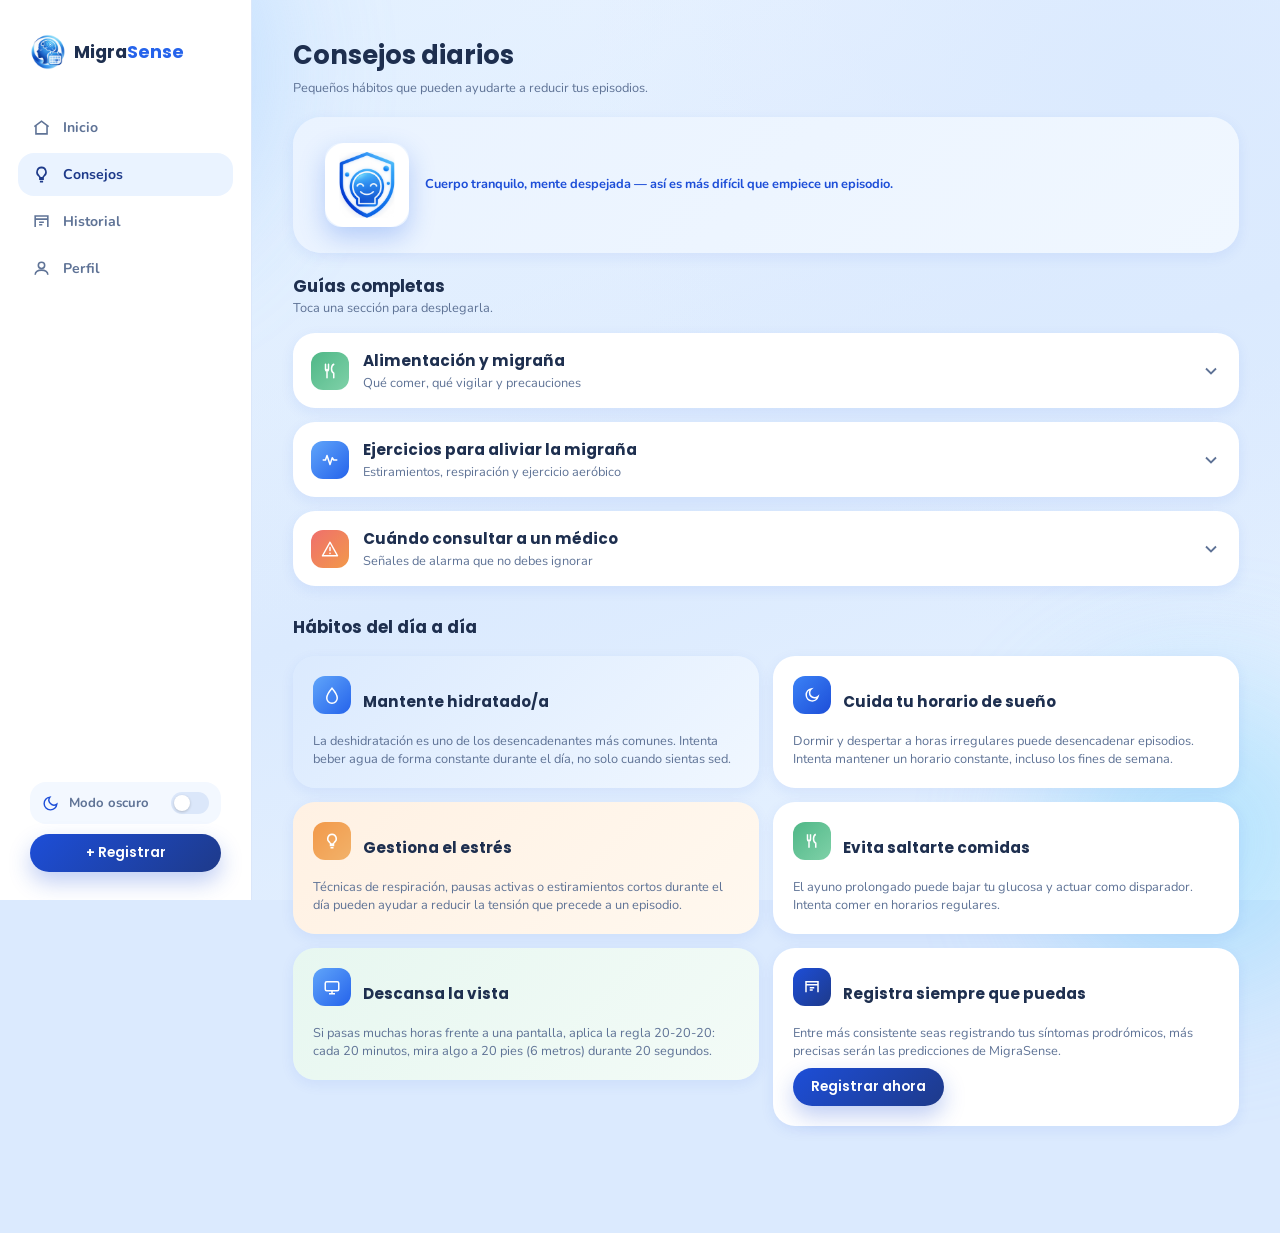
==== consejos.html @ 2964843f "MigraSense web conectada a la API" ====
<!DOCTYPE html>
<html lang="es">
<head>
<meta charset="UTF-8">
<title>Consejos diarios · MigraSense</title>
<meta name="viewport" content="width=device-width, initial-scale=1.0">
<link rel="icon" href="assets/img/favicon-32.png">
<link rel="manifest" href="manifest.webmanifest">
<meta name="theme-color" content="#4a5c82">
<link rel="stylesheet" href="css/style.css">
<script>
(function(){
  try{
    var t = localStorage.getItem('ms_theme');
    if(!t){ t = (window.matchMedia && window.matchMedia('(prefers-color-scheme: dark)').matches) ? 'dark' : 'light'; }
    document.documentElement.setAttribute('data-theme', t);
  }catch(e){}
})();
</script>
</head>
<body>
<div class="app-shell">
  <nav class="side-nav">
    <div class="logo-sm">
      <img src="assets/img/logo-icon.png" alt="MigraSense">
      <strong>Migra<span>Sense</span></strong>
    </div>
    <a href="dashboard.html" class="nav-item" data-page="dashboard.html">
      <svg viewBox="0 0 24 24" fill="none" stroke="currentColor" stroke-width="2"><path d="M3 11l9-7 9 7"/><path d="M5 10v10h14V10"/></svg>
      Inicio
    </a>
    <a href="consejos.html" class="nav-item" data-page="consejos.html">
      <svg viewBox="0 0 24 24" fill="none" stroke="currentColor" stroke-width="2"><path d="M9 18h6M10 21h4M12 3a6 6 0 0 0-3 11c1 .7 1 1.4 1 2h4c0-.6 0-1.3 1-2a6 6 0 0 0-3-11Z"/></svg>
      Consejos
    </a>
    <a href="historial.html" class="nav-item" data-page="historial.html">
      <svg viewBox="0 0 24 24" fill="none" stroke="currentColor" stroke-width="2"><path d="M4 19V5h16v14M4 9h16M9 13h6M9 16h4"/></svg>
      Historial
    </a>
    <a href="perfil.html" class="nav-item" data-page="perfil.html">
      <svg viewBox="0 0 24 24" fill="none" stroke="currentColor" stroke-width="2"><circle cx="12" cy="8" r="4"/><path d="M4 20c0-4 4-6 8-6s8 2 8 6"/></svg>
      Perfil
    </a>
        <div class="side-nav-footer">
      <div class="side-nav-theme">
        <span class="side-nav-theme-label">
          <svg viewBox="0 0 24 24" fill="none" stroke="currentColor" stroke-width="2"><path d="M21 12.79A9 9 0 1 1 11.21 3 7 7 0 0 0 21 12.79Z"/></svg>
          Modo oscuro
        </span>
        <label class="switch"><input type="checkbox" class="theme-toggle"><span class="slider"></span></label>
      </div>
      <a href="registro.html" class="btn btn-primary btn-sm" style="width:100%;">+ Registrar</a>
    </div>
  </nav>
  <div class="screen">

    <h2 style="font-size:1.3rem; margin-bottom:4px;">Consejos diarios</h2>
    <p class="muted small" style="margin-bottom:20px;">Pequeños hábitos que pueden ayudarte a reducir tus episodios.</p>

    <div class="tips-hero">
      <img src="assets/img/auth-shield.png" alt="">
      <p class="small" style="color:var(--primary); font-weight:700; line-height:1.5;">Cuerpo tranquilo, mente despejada — así es más difícil que empiece un episodio.</p>
    </div>

    <h3 style="font-size:1.05rem; margin:8px 0 0;">Guías completas</h3>
    <p class="muted small">Toca una sección para desplegarla.</p>
    <div id="guias"></div>

    <h3 style="font-size:1.05rem; margin:28px 0 16px;">Hábitos del día a día</h3>
    <div class="stagger-in tips-grid">
    <div class="card mt-16 tip-blue">
      <div class="tip-head">
        <span class="tip-icon" style="background:linear-gradient(135deg,#60a5fa,#2563eb);">
          <svg width="18" height="18" viewBox="0 0 24 24" fill="none" stroke="#fff" stroke-width="2"><path d="M12 3s7 8 7 13a7 7 0 0 1-14 0c0-5 7-13 7-13Z"/></svg>
        </span>
        <h4 style="font-size:.95rem;">Mantente hidratado/a</h4>
      </div>
      <p class="small muted">La deshidratación es uno de los desencadenantes más comunes. Intenta beber agua de forma constante durante el día, no solo cuando sientas sed.</p>
    </div>

    <div class="card mt-16">
      <div class="tip-head">
        <span class="tip-icon" style="background:linear-gradient(135deg,#3b82f6,#1d4ed8);">
          <svg width="18" height="18" viewBox="0 0 24 24" fill="none" stroke="#fff" stroke-width="2"><path d="M20 14a8 8 0 1 1-9-10 6.5 6.5 0 0 0 9 10Z"/></svg>
        </span>
        <h4 style="font-size:.95rem;">Cuida tu horario de sueño</h4>
      </div>
      <p class="small muted">Dormir y despertar a horas irregulares puede desencadenar episodios. Intenta mantener un horario constante, incluso los fines de semana.</p>
    </div>

    <div class="card mt-16 tip-orange">
      <div class="tip-head">
        <span class="tip-icon" style="background:linear-gradient(135deg,#f2994a,#f2b26a);">
          <svg width="18" height="18" viewBox="0 0 24 24" fill="none" stroke="#fff" stroke-width="2"><path d="M9 18h6M10 21h4M12 3a6 6 0 0 0-3 11c1 .7 1 1.4 1 2h4c0-.6 0-1.3 1-2a6 6 0 0 0-3-11Z"/></svg>
        </span>
        <h4 style="font-size:.95rem;">Gestiona el estrés</h4>
      </div>
      <p class="small muted">Técnicas de respiración, pausas activas o estiramientos cortos durante el día pueden ayudar a reducir la tensión que precede a un episodio.</p>
    </div>

    <div class="card mt-16">
      <div class="tip-head">
        <span class="tip-icon" style="background:linear-gradient(135deg,#4fb787,#7fd1a8);">
          <svg width="18" height="18" viewBox="0 0 24 24" fill="none" stroke="#fff" stroke-width="2"><path d="M6 3v7a2 2 0 0 0 4 0V3M8 10v11M17 3c-2 1-3 3-3 6s1 5 3 6v6"/></svg>
        </span>
        <h4 style="font-size:.95rem;">Evita saltarte comidas</h4>
      </div>
      <p class="small muted">El ayuno prolongado puede bajar tu glucosa y actuar como disparador. Intenta comer en horarios regulares.</p>
    </div>

    <div class="card mt-16 tip-green">
      <div class="tip-head">
        <span class="tip-icon" style="background:linear-gradient(135deg,#60a5fa,#2563eb);">
          <svg width="18" height="18" viewBox="0 0 24 24" fill="none" stroke="#fff" stroke-width="2"><rect x="3" y="5" width="18" height="12" rx="2"/><path d="M8 21h8M12 17v4"/></svg>
        </span>
        <h4 style="font-size:.95rem;">Descansa la vista</h4>
      </div>
      <p class="small muted">Si pasas muchas horas frente a una pantalla, aplica la regla 20-20-20: cada 20 minutos, mira algo a 20 pies (6 metros) durante 20 segundos.</p>
    </div>

    <div class="card mt-16">
      <div class="tip-head">
        <span class="tip-icon" style="background:linear-gradient(135deg,#1d4ed8,#1e3a8a);">
          <svg width="18" height="18" viewBox="0 0 24 24" fill="none" stroke="#fff" stroke-width="2"><path d="M4 19V5h16v14M4 9h16M9 13h6M9 16h4"/></svg>
        </span>
        <h4 style="font-size:.95rem;">Registra siempre que puedas</h4>
      </div>
      <p class="small muted">Entre más consistente seas registrando tus síntomas prodrómicos, más precisas serán las predicciones de MigraSense.</p>
      <a href="registro.html" class="btn btn-primary btn-sm mt-8">Registrar ahora</a>
    </div>
    </div>

    <p class="muted small center mt-24" style="line-height:1.5;">
      Estos consejos son informativos y no reemplazan una consulta médica.
      Si tus episodios son frecuentes o intensos, consulta con un profesional de salud.
    </p>

  </div>

  <nav class="bottom-nav">
    <a href="dashboard.html" class="nav-item" data-page="dashboard.html">
      <svg viewBox="0 0 24 24" fill="none" stroke="currentColor" stroke-width="2"><path d="M3 11l9-7 9 7"/><path d="M5 10v10h14V10"/></svg>
      Inicio
    </a>
    <a href="consejos.html" class="nav-item" data-page="consejos.html">
      <svg viewBox="0 0 24 24" fill="none" stroke="currentColor" stroke-width="2"><path d="M9 18h6M10 21h4M12 3a6 6 0 0 0-3 11c1 .7 1 1.4 1 2h4c0-.6 0-1.3 1-2a6 6 0 0 0-3-11Z"/></svg>
      Consejos
    </a>
    <a href="historial.html" class="nav-item" data-page="historial.html">
      <svg viewBox="0 0 24 24" fill="none" stroke="currentColor" stroke-width="2"><path d="M4 19V5h16v14M4 9h16M9 13h6M9 16h4"/></svg>
      Historial
    </a>
    <a href="perfil.html" class="nav-item" data-page="perfil.html">
      <svg viewBox="0 0 24 24" fill="none" stroke="currentColor" stroke-width="2"><circle cx="12" cy="8" r="4"/><path d="M4 20c0-4 4-6 8-6s8 2 8 6"/></svg>
      Perfil
    </a>
  </nav>
</div>

<script src="js/app.js"></script>
<script src="js/preguntas.js"></script>
<script src="js/api.js"></script>
<script src="js/analisis.js"></script>
<script src="js/recordatorios.js"></script>
<script src="js/consejos.js"></script>
</body>
</html>
---- css/style.css ----
/* ===================================================================
   MigraSense — Sistema de diseño
   =================================================================== */

@import url('https://fonts.googleapis.com/css2?family=Poppins:wght@400;500;600;700;800&family=Nunito:wght@400;500;600;700&display=swap');

:root{
  /* Paleta */
  --bg-grad-1:#eef1fc;
  --bg-grad-2:#e1e6fb;
  --bg-grad-3:#eef4fb;

  --primary:#4a5c82;
  --primary-dark:#323e5c;
  --primary-light:#7c8ac9;

  --accent:#8b9dfb;
  --accent-soft:#eef0ff;
  --accent-strong:#6c7fe8;

  --orange:#f2994a;
  --orange-soft:#fff1e3;
  --success:#4fb787;
  --success-soft:#e7f7f0;
  --danger:#ef6f6c;
  --danger-soft:#fdeceb;

  --card:#ffffff;
  --card-alt:#f5f7fe;
  --border:#e4e8f7;

  --text:#2e3a59;
  --text-muted:#7c88a3;
  --text-faint:#a7b0c7;

  --radius-xl:28px;
  --radius-lg:22px;
  --radius-md:16px;
  --radius-sm:12px;
  --radius-pill:999px;

  --shadow-sm:0 4px 14px rgba(74,92,130,.08);
  --shadow-md:0 12px 30px rgba(74,92,130,.12);
  --shadow-btn:0 10px 22px rgba(74,92,130,.28);

  --font-head:'Poppins', sans-serif;
  --font-body:'Nunito', sans-serif;
}

*,*::before,*::after{ box-sizing:border-box; }
html,body{ height:100%; }
body{
  margin:0;
  font-family:var(--font-body);
  color:var(--text);
  background:
    radial-gradient(circle at 15% 0%, #f4f0fb 0%, transparent 45%),
    radial-gradient(circle at 90% 10%, #e7f0fb 0%, transparent 40%),
    linear-gradient(160deg, var(--bg-grad-1), var(--bg-grad-2) 55%, var(--bg-grad-3));
  min-height:100vh;
  -webkit-font-smoothing:antialiased;
}
h1,h2,h3,h4{ font-family:var(--font-head); color:var(--text); margin:0; }
p{ margin:0; }
a{ color:inherit; text-decoration:none; }
button{ font-family:var(--font-body); cursor:pointer; }
ul{ margin:0; padding:0; list-style:none; }
img{ max-width:100%; display:block; }
input,select,textarea{ font-family:var(--font-body); }

/* ---------- Contenedor tipo "app" centrado ---------- */
.app-shell{
  max-width:460px;
  margin:0 auto;
  min-height:100vh;
  position:relative;
  padding-bottom:96px;
  background:transparent;
}
.app-shell.no-nav{ padding-bottom:36px; }

@media (min-width:560px){
  .app-shell{
    margin:28px auto;
    min-height:calc(100vh - 56px);
    border-radius:36px;
    box-shadow:0 30px 70px rgba(50,62,92,.18);
    overflow:hidden;
    background:linear-gradient(160deg, var(--bg-grad-1), var(--bg-grad-2) 55%, var(--bg-grad-3));
  }
}

.screen{
  padding:28px 24px 24px;
}
.screen-tight{ padding:20px; }

/* ---------- Marca / logo ---------- */
.brand{
  display:flex;
  flex-direction:column;
  align-items:center;
  gap:10px;
  text-align:center;
}
.brand img{ width:104px; height:auto; }
.brand-name{
  font-family:var(--font-head);
  font-weight:800;
  font-size:1.7rem;
}
.brand-name span{ color:var(--accent-strong); }
.brand-tag{ color:var(--text-muted); font-size:.85rem; margin-top:2px; }

.logo-sm{ display:flex; align-items:center; gap:8px; }
.logo-sm img{ width:34px; }
.logo-sm strong{ font-family:var(--font-head); font-size:1.05rem; }
.logo-sm strong span{ color:var(--accent-strong); }

/* ---------- Botones ---------- */
.btn{
  display:inline-flex; align-items:center; justify-content:center; gap:8px;
  width:100%;
  padding:15px 20px;
  border-radius:var(--radius-pill);
  border:none;
  font-family:var(--font-head);
  font-weight:600;
  font-size:.98rem;
  transition:transform .15s ease, box-shadow .15s ease, opacity .15s ease;
}
.btn:active{ transform:scale(.98); }
.btn-primary{
  background:linear-gradient(135deg, var(--primary), var(--primary-dark));
  color:#fff;
  box-shadow:var(--shadow-btn);
}
.btn-primary:disabled{ opacity:.5; box-shadow:none; cursor:not-allowed; }
.btn-outline{
  background:#fff;
  color:var(--primary);
  border:1.5px solid var(--border);
}
.btn-ghost{
  background:transparent;
  color:var(--primary);
  font-weight:700;
}
.btn-sm{ width:auto; padding:9px 18px; font-size:.85rem; }
.btn-danger{ background:linear-gradient(135deg, var(--danger), #d9534f); color:#fff; }

.btn-row{ display:flex; gap:12px; }
.btn-row .btn{ flex:1; }

/* ---------- Campos de formulario ---------- */
.field{ margin-bottom:16px; }
.field label{
  display:block;
  font-family:var(--font-head);
  font-weight:600;
  font-size:.82rem;
  color:var(--primary);
  margin-bottom:7px;
}
.input-wrap{
  display:flex;
  align-items:center;
  gap:10px;
  background:var(--card-alt);
  border:1.5px solid transparent;
  border-radius:var(--radius-md);
  padding:13px 16px;
  transition:border-color .15s ease, background .15s ease;
}
.input-wrap:focus-within{ border-color:var(--accent); background:#fff; }
.input-wrap svg{ flex:none; color:var(--primary-light); }
.input-wrap input{
  border:none; outline:none; background:transparent;
  width:100%; font-size:.95rem; color:var(--text);
}
.input-wrap input::placeholder{ color:var(--text-faint); }
.toggle-eye{ cursor:pointer; color:var(--text-faint); background:none; border:none; padding:0; display:flex; }
.field-error{ color:var(--danger); font-size:.78rem; margin-top:6px; display:none; }
.field.has-error .input-wrap{ border-color:var(--danger); }
.field.has-error .field-error{ display:block; }

.pw-strength{ margin-top:8px; display:none; }
.field.show-strength .pw-strength{ display:block; }
.pw-strength-bar{ display:flex; gap:5px; height:5px; }
.pw-strength-bar span{ flex:1; border-radius:var(--radius-pill); background:var(--border); transition:background .15s ease; }
.pw-strength-label{ font-size:.75rem; margin-top:5px; font-weight:600; color:var(--text-faint); }
.pw-strength.weak .pw-strength-bar span:nth-child(1){ background:var(--danger); }
.pw-strength.weak .pw-strength-label{ color:var(--danger); }
.pw-strength.medium .pw-strength-bar span:nth-child(1),
.pw-strength.medium .pw-strength-bar span:nth-child(2){ background:var(--orange); }
.pw-strength.medium .pw-strength-label{ color:var(--orange); }
.pw-strength.strong .pw-strength-bar span{ background:var(--success); }
.pw-strength.strong .pw-strength-label{ color:var(--success); }
.field-hint{ color:var(--text-faint); font-size:.75rem; margin-top:6px; }

.checkbox-row{ display:flex; align-items:flex-start; gap:10px; margin:14px 0 20px; }
.checkbox-row input{ margin-top:3px; width:17px; height:17px; accent-color:var(--primary); }
.checkbox-row label{ font-size:.82rem; color:var(--text-muted); line-height:1.4; }
.checkbox-row a{ color:var(--accent-strong); font-weight:600; }

.switch-line label{ display:block; font-family:var(--font-head); font-weight:600; font-size:.82rem; color:var(--primary); margin-bottom:7px;}

.foot-link{ text-align:center; margin-top:18px; font-size:.88rem; color:var(--text-muted); }
.foot-link a{ color:var(--accent-strong); font-weight:700; }

.divider-text{
  display:flex; align-items:center; gap:12px;
  color:var(--text-faint); font-size:.78rem; margin:18px 0;
}
.divider-text::before,.divider-text::after{ content:""; flex:1; height:1px; background:var(--border); }

.back-btn{
  width:40px; height:40px; border-radius:50%;
  background:#fff; box-shadow:var(--shadow-sm);
  display:flex; align-items:center; justify-content:center;
  border:none; color:var(--primary); flex:none;
}

/* ---------- Tarjetas ---------- */
.card{
  background:var(--card);
  border-radius:var(--radius-lg);
  padding:20px;
  box-shadow:var(--shadow-sm);
}
.card-soft{ background:var(--card-alt); }

/* ---------- Top bar del dashboard ---------- */
.topbar{
  display:flex; align-items:center; justify-content:space-between;
  margin-bottom:18px;
}
.avatar{
  width:42px; height:42px; border-radius:50%;
  background:linear-gradient(135deg, var(--accent), var(--primary));
  color:#fff; display:flex; align-items:center; justify-content:center;
  font-family:var(--font-head); font-weight:700; font-size:1rem;
  box-shadow:var(--shadow-sm);
}
.greeting{ font-size:.8rem; color:var(--text-muted); }
.greeting strong{ display:block; font-family:var(--font-head); color:var(--text); font-size:1.15rem; font-weight:700; }

/* ---------- Tarjeta de predicción ---------- */
.predict-card{
  background:linear-gradient(135deg,#dfe6ff,#eef3ff 60%, #f7f5ff);
  border-radius:var(--radius-xl);
  padding:22px;
  position:relative;
  overflow:hidden;
  margin-bottom:20px;
  box-shadow:var(--shadow-md);
}
.predict-badge{
  display:inline-flex; align-items:center; gap:6px;
  background:rgba(255,255,255,.7);
  padding:5px 12px; border-radius:var(--radius-pill);
  font-size:.72rem; font-weight:700; color:var(--accent-strong);
  margin-bottom:12px;
}
.predict-badge .dot{ width:6px; height:6px; border-radius:50%; background:var(--accent-strong); }
.predict-row{ display:flex; align-items:center; justify-content:space-between; gap:10px; }
.predict-title{ font-size:1.18rem; font-weight:700; line-height:1.3; max-width:230px; }
.predict-title em{ font-style:normal; color:var(--orange); }
.predict-desc{ font-size:.82rem; color:var(--text-muted); margin-top:6px; max-width:230px; }
.predict-icon{ width:84px; height:84px; flex:none; overflow:visible; }
.risk-bar{ height:8px; border-radius:var(--radius-pill); background:rgba(255,255,255,.7); margin-top:16px; overflow:hidden; }
.risk-bar-fill{ height:100%; border-radius:var(--radius-pill); background:linear-gradient(90deg, var(--orange), #ffd08a); transition:width .6s cubic-bezier(.22,.68,.36,1); }

/* ---------- Grid acciones rápidas ---------- */
.section-title{ font-family:var(--font-head); font-weight:700; font-size:.95rem; margin:22px 0 12px; }
.quick-grid{ display:grid; grid-template-columns:1fr 1fr; gap:12px; }
.quick-item{
  background:var(--card); border-radius:var(--radius-md);
  padding:15px; box-shadow:var(--shadow-sm);
  display:flex; flex-direction:column; gap:10px;
  transition:transform .15s ease;
}
.quick-item:active{ transform:scale(.97); }
.quick-icon{
  width:38px; height:38px; border-radius:12px;
  display:flex; align-items:center; justify-content:center;
  color:#fff;
}
.quick-title{ font-family:var(--font-head); font-weight:700; font-size:.86rem; }
.quick-sub{ font-size:.72rem; color:var(--text-muted); }

.banner-detect{
  margin-top:18px;
  background:linear-gradient(135deg, var(--primary-dark), var(--accent-strong));
  border-radius:var(--radius-lg);
  padding:16px 18px;
  display:flex; align-items:center; gap:14px;
  color:#fff; box-shadow:var(--shadow-md);
}
.banner-detect .txt{ flex:1; }
.banner-detect .txt b{ display:block; font-family:var(--font-head); font-size:.92rem; }
.banner-detect .txt span{ font-size:.75rem; opacity:.85; }
.banner-detect .go{
  width:36px; height:36px; border-radius:50%; background:rgba(255,255,255,.2);
  display:flex; align-items:center; justify-content:center; flex:none;
}

.two-col{ display:grid; grid-template-columns:1fr 1fr; gap:12px; margin-top:16px; }
.mini-card{ background:var(--card); border-radius:var(--radius-md); padding:14px; box-shadow:var(--shadow-sm); }
.mini-card h4{ font-size:.8rem; margin-bottom:10px; display:flex; align-items:center; gap:6px; }
.mini-list li{ display:flex; align-items:center; justify-content:space-between; font-size:.76rem; padding:6px 0; border-bottom:1px dashed var(--border); }
.mini-list li:last-child{ border-bottom:none; }
.mini-dot{ width:8px; height:8px; border-radius:50%; margin-right:6px; display:inline-block; }

.switch{ position:relative; width:38px; height:22px; flex:none; }
.switch input{ opacity:0; width:0; height:0; }
.switch .slider{ position:absolute; inset:0; background:var(--border); border-radius:var(--radius-pill); transition:.2s; }
.switch .slider::before{ content:""; position:absolute; width:16px; height:16px; left:3px; top:3px; background:#fff; border-radius:50%; transition:.2s; box-shadow:0 1px 3px rgba(0,0,0,.2); }
.switch input:checked + .slider{ background:var(--primary); }
.switch input:checked + .slider::before{ transform:translateX(16px); }

/* ---------- Barra de navegación inferior ---------- */
.bottom-nav{
  position:absolute; left:0; right:0; bottom:0;
  background:#fff;
  border-top:1px solid var(--border);
  display:flex; justify-content:space-around;
  padding:10px 8px 14px;
  border-radius:26px 26px 0 0;
  box-shadow:0 -10px 30px rgba(74,92,130,.08);
}
.nav-item{
  display:flex; flex-direction:column; align-items:center; gap:4px;
  color:var(--text-faint); font-size:.66rem; font-weight:700;
  padding:4px 10px; border-radius:12px;
}
.nav-item svg{ width:20px; height:20px; }
.nav-item.active{ color:var(--primary); }
.nav-item.active svg{ color:var(--primary); }

/* ---------- Onboarding ---------- */
.onb-header{ display:flex; align-items:center; gap:14px; margin-bottom:22px; }
.onb-progress-label{ font-size:.8rem; color:var(--text-muted); font-weight:700; }
.progress-track{ flex:1; height:6px; background:var(--border); border-radius:var(--radius-pill); overflow:hidden; }
.progress-fill{ height:100%; width:0%; background:linear-gradient(90deg, var(--accent-strong), var(--primary)); transition:width .35s ease; }
.skip-link{ font-size:.8rem; color:var(--text-muted); font-weight:700; flex:none; }

.onb-illustration{ display:flex; justify-content:center; margin:6px 0 20px; }
.onb-illustration svg{ width:180px; height:180px; }

.onb-question{ font-family:var(--font-head); font-weight:700; font-size:1.28rem; line-height:1.35; margin-bottom:6px; }
.onb-help{ color:var(--text-muted); font-size:.85rem; margin-bottom:20px; }

.option-list{ display:flex; flex-direction:column; gap:12px; }
.option-card{
  display:flex; align-items:center; gap:14px;
  background:var(--card); border:1.6px solid var(--border);
  border-radius:var(--radius-md); padding:14px 16px;
  transition:border-color .15s ease, background .15s ease;
}
.option-card input{ display:none; }
.option-card .oc-icon{
  width:40px; height:40px; border-radius:12px; flex:none;
  background:var(--accent-soft); color:var(--primary);
  display:flex; align-items:center; justify-content:center;
}
.option-card .oc-text{ flex:1; font-weight:700; font-size:.9rem; }
.option-card .oc-check{
  width:22px; height:22px; border-radius:50%; border:2px solid var(--border);
  flex:none; display:flex; align-items:center; justify-content:center;
}
.option-card.multi .oc-check{ border-radius:7px; }
.option-card.selected{ border-color:var(--accent-strong); background:var(--accent-soft); }
.option-card.selected .oc-check{ background:var(--accent-strong); border-color:var(--accent-strong); }
.option-card.selected .oc-check svg{ display:block; }
.option-card .oc-check svg{ display:none; width:12px; height:12px; color:#fff; }

.chip-grid{ display:flex; flex-wrap:wrap; gap:10px; }
.chip{
  padding:11px 18px; border-radius:var(--radius-pill);
  background:var(--card); border:1.6px solid var(--border);
  font-weight:700; font-size:.84rem; color:var(--text-muted);
}
.chip input{ display:none; }
.chip.selected{ background:var(--primary); border-color:var(--primary); color:#fff; }

.scale-wrap{ margin:14px 0 8px; }
.scale-value{
  text-align:center; font-family:var(--font-head); font-weight:800;
  font-size:2.4rem; color:var(--primary); margin-bottom:6px;
}
.scale-caption{ text-align:center; color:var(--text-muted); font-size:.82rem; margin-bottom:18px; }
input[type=range]{
  width:100%; -webkit-appearance:none; height:8px; border-radius:var(--radius-pill);
  background:linear-gradient(90deg, var(--success), var(--orange), var(--danger));
  outline:none;
}
input[type=range]::-webkit-slider-thumb{
  -webkit-appearance:none; width:26px; height:26px; border-radius:50%;
  background:#fff; border:4px solid var(--primary); box-shadow:var(--shadow-sm); cursor:pointer;
}
input[type=range]::-moz-range-thumb{
  width:26px; height:26px; border-radius:50%;
  background:#fff; border:4px solid var(--primary); box-shadow:var(--shadow-sm); cursor:pointer;
}
.scale-labels{ display:flex; justify-content:space-between; font-size:.72rem; color:var(--text-faint); margin-top:6px; }

.onb-footer{ display:flex; gap:12px; margin-top:28px; }
.onb-footer .btn-outline{ flex:0 0 54px; padding:15px; }
.dots{ display:flex; justify-content:center; gap:6px; margin-top:18px; }
.dots span{ width:6px; height:6px; border-radius:50%; background:var(--border); }
.dots span.on{ background:var(--primary); width:16px; border-radius:var(--radius-pill); }

/* ---------- Tabs ---------- */
.tabs{ display:flex; background:var(--card-alt); border-radius:var(--radius-pill); padding:4px; margin-bottom:20px; }
.tab-btn{
  flex:1; text-align:center; padding:11px; border:none; background:transparent;
  border-radius:var(--radius-pill); font-weight:700; font-size:.84rem; color:var(--text-muted);
}
.tab-btn.active{ background:var(--primary); color:#fff; box-shadow:var(--shadow-sm); }
.tab-panel{ display:none; }
.tab-panel.active{ display:block; }
@media (prefers-reduced-motion:no-preference){
  .tab-panel.active{ animation:msStepIn .35s cubic-bezier(.22,.68,.36,1) both; }
}

/* ---------- Formularios de registro ---------- */
.form-group-title{ font-family:var(--font-head); font-weight:700; font-size:.88rem; margin:20px 0 12px; display:flex; align-items:center; gap:8px; }
.form-group-title svg{ color:var(--primary); }
.check-grid{ display:grid; grid-template-columns:1fr 1fr; gap:10px; }
.textarea-wrap{ background:var(--card-alt); border-radius:var(--radius-md); padding:14px; }
.textarea-wrap textarea{ width:100%; border:none; background:transparent; outline:none; resize:vertical; min-height:80px; font-size:.9rem; color:var(--text); }

/* ---------- Historial ---------- */
.filter-row{ display:flex; gap:8px; overflow-x:auto; padding-bottom:4px; margin-bottom:16px; }
.filter-chip{ flex:none; padding:8px 16px; border-radius:var(--radius-pill); background:var(--card); border:1.5px solid var(--border); font-size:.78rem; font-weight:700; color:var(--text-muted); }
.filter-chip.active{ background:var(--primary); border-color:var(--primary); color:#fff; }

.record-item{ display:flex; gap:14px; background:var(--card); border-radius:var(--radius-md); padding:14px; box-shadow:var(--shadow-sm); margin-bottom:12px; }
.record-icon{ width:44px; height:44px; border-radius:13px; flex:none; display:flex; align-items:center; justify-content:center; color:#fff; }
.record-body{ flex:1; }
.record-top{ display:flex; justify-content:space-between; align-items:center; }
.record-title{ font-family:var(--font-head); font-weight:700; font-size:.88rem; }
.record-date{ font-size:.7rem; color:var(--text-faint); }
.record-desc{ font-size:.78rem; color:var(--text-muted); margin-top:3px; }
.tag{ display:inline-flex; align-items:center; gap:5px; font-size:.68rem; font-weight:800; padding:3px 10px; border-radius:var(--radius-pill); margin-top:6px; }
.tag-low{ background:var(--success-soft); color:var(--success); }
.tag-mid{ background:var(--orange-soft); color:var(--orange); }
.tag-high{ background:var(--danger-soft); color:var(--danger); }

.empty-state{ text-align:center; padding:50px 20px; color:var(--text-muted); }
.empty-state svg:not(.empty-illustration){ width:70px; height:70px; margin-bottom:14px; color:var(--text-faint); }

/* ---------- Perfil ---------- */
.profile-head{ display:flex; flex-direction:column; align-items:center; gap:10px; margin-bottom:24px; }
.profile-avatar{
  width:84px; height:84px; border-radius:50%;
  background:linear-gradient(135deg, var(--accent), var(--primary));
  color:#fff; display:flex; align-items:center; justify-content:center;
  font-family:var(--font-head); font-weight:800; font-size:1.9rem; box-shadow:var(--shadow-md);
}
.settings-row{ display:flex; align-items:center; justify-content:space-between; padding:14px 4px; border-bottom:1px solid var(--border); }
.settings-row:last-child{ border-bottom:none; }
.settings-label{ display:flex; align-items:center; gap:12px; font-weight:700; font-size:.86rem; }
.settings-label svg{ color:var(--primary); }
.settings-sub{ font-size:.72rem; color:var(--text-muted); font-weight:400; margin-top:2px; }

/* ---------- Toast ---------- */
.toast{
  position:fixed; left:50%; bottom:26px; transform:translate(-50%, 20px);
  background:var(--primary-dark); color:#fff; padding:13px 22px; border-radius:var(--radius-pill);
  font-size:.85rem; font-weight:700; box-shadow:var(--shadow-md);
  opacity:0; pointer-events:none; transition:.25s ease; z-index:999;
  display:flex; align-items:center; gap:8px;
}
.toast.show{ opacity:1; transform:translate(-50%,0); }

/* ---------- Modal ---------- */
.modal-overlay{
  position:fixed; inset:0; background:rgba(46,58,89,.45);
  display:flex; align-items:flex-end; justify-content:center;
  opacity:0; pointer-events:none; transition:.2s; z-index:998;
}
.modal-overlay.show{ opacity:1; pointer-events:auto; }
.modal-sheet{
  background:#fff; width:100%; max-width:460px; border-radius:26px 26px 0 0;
  padding:26px 24px 30px; transform:translateY(30px); transition:.25s;
  max-height:80vh; overflow-y:auto;
}
.modal-overlay.show .modal-sheet{ transform:translateY(0); }
.modal-handle{ width:40px; height:5px; background:var(--border); border-radius:var(--radius-pill); margin:0 auto 18px; }

/* ---------- Utilidades ---------- */
.mt-8{ margin-top:8px; } .mt-16{ margin-top:16px; } .mt-24{ margin-top:24px; }
.center{ text-align:center; }
.muted{ color:var(--text-muted); }
.small{ font-size:.8rem; }
.screen-splash{ min-height:100vh; display:flex; align-items:center; justify-content:center; position:relative; overflow:hidden; }
.screen-form{ padding-top:56px; }
.screen-form-sm{ padding-top:44px; }

/* ---------- Accesibilidad: foco visible ---------- */
a:focus-visible,
button:focus-visible,
input:focus-visible,
textarea:focus-visible,
.chip:has(input:focus-visible),
.option-card:has(input:focus-visible){
  outline:2.5px solid var(--accent-strong);
  outline-offset:2px;
  border-radius:8px;
}
.switch input:focus-visible + .slider{ outline:2.5px solid var(--accent-strong); outline-offset:2px; }

/* ---------- Consejos: insignia de icono (reemplaza emojis) ---------- */
.tip-icon{
  width:38px; height:38px; border-radius:12px; flex:none;
  display:flex; align-items:center; justify-content:center;
  color:#fff; margin-bottom:12px;
}
.tip-head{ display:flex; align-items:center; gap:12px; margin-bottom:6px; }
.tip-head h4{ margin:0; }

/* ---------- Cabecera ilustrada de Consejos ---------- */
.tips-hero{
  display:flex; align-items:center; gap:16px;
  background:linear-gradient(135deg,#eef0ff,#f7f5ff);
  border-radius:var(--radius-xl); padding:18px 20px; margin-bottom:20px;
  box-shadow:var(--shadow-sm);
}
.tips-hero svg{ width:64px; height:64px; flex:none; }

/* ---------- Anillo decorativo del avatar de perfil ---------- */
.avatar-ring{
  position:relative; display:inline-flex; padding:6px;
  border-radius:50%;
  background:conic-gradient(from 0deg, var(--accent) 0%, var(--accent-strong) 35%, #ffd08a 65%, var(--accent) 100%);
}
.avatar-ring::before{
  content:""; position:absolute; inset:6px; border-radius:50%; background:#fff;
}
.avatar-ring .profile-avatar{ position:relative; z-index:1; }

/* ---------- Ilustración decorativa de los paneles de acceso ---------- */
.auth-visual{ position:relative; overflow:hidden; }
.auth-blob{
  position:absolute; border-radius:50%; z-index:-1;
  background:rgba(255,255,255,.08);
}
.auth-blob.b1{ width:260px; height:260px; top:-90px; right:-70px; }
.auth-blob.b2{ width:180px; height:180px; bottom:-60px; left:-50px; background:rgba(255,255,255,.06); }
.auth-visual .auth-illustration{ position:relative; z-index:1; align-self:center; margin-bottom:6px; }
.auth-visual .auth-illustration svg{ width:150px; height:150px; }
.auth-visual h2,
.auth-visual p{ position:relative; z-index:1; }

/* ---------- Momento de entrada: el dashboard se revela una sola vez al cargar ---------- */
@media (prefers-reduced-motion:no-preference){
  .predict-card,
  .quick-grid > *,
  .banner-detect,
  .two-col > *{
    animation:msRise .5s cubic-bezier(.22,.68,.36,1) both;
  }
  .quick-grid > *:nth-child(1){ animation-delay:.05s; }
  .quick-grid > *:nth-child(2){ animation-delay:.1s; }
  .quick-grid > *:nth-child(3){ animation-delay:.15s; }
  .quick-grid > *:nth-child(4){ animation-delay:.2s; }
  .banner-detect{ animation-delay:.22s; }
  .two-col > *:nth-child(1){ animation-delay:.26s; }
  .two-col > *:nth-child(2){ animation-delay:.3s; }
}
@keyframes msRise{
  from{ opacity:0; transform:translateY(10px); }
  to{ opacity:1; transform:translateY(0); }
}

/* ---------- Empty state: ilustración propia ---------- */
.empty-state .empty-illustration{ width:120px; height:120px; margin:0 auto 14px; }

/* ---------- Onboarding: transición de entrada de cada paso ---------- */
@media (prefers-reduced-motion:no-preference){
  .onb-step-enter{ animation:msStepIn .4s cubic-bezier(.22,.68,.36,1) both; }
}
@keyframes msStepIn{
  from{ opacity:0; transform:translateX(14px); }
  to{ opacity:1; transform:translateX(0); }
}

/* ---------- Fondo decorativo: manchas de color flotando suavemente ---------- */
body::before,
body::after{
  content:"";
  position:fixed;
  border-radius:50%;
  filter:blur(70px);
  z-index:0;
  pointer-events:none;
}
body::before{ width:360px; height:360px; background:#c9d3fb; opacity:.55; top:-110px; left:-110px; }
body::after{ width:300px; height:300px; background:#ffdcb0; opacity:.45; bottom:-90px; right:-70px; }
.app-shell{ z-index:1; }

/* ---------- Animaciones de entrada escalonadas (reutilizable) ---------- */
.stagger-in > *{ animation:msRise .5s cubic-bezier(.22,.68,.36,1) both; }
.stagger-in > *:nth-child(1){ animation-delay:.03s; }
.stagger-in > *:nth-child(2){ animation-delay:.08s; }
.stagger-in > *:nth-child(3){ animation-delay:.13s; }
.stagger-in > *:nth-child(4){ animation-delay:.18s; }
.stagger-in > *:nth-child(5){ animation-delay:.23s; }
.stagger-in > *:nth-child(6){ animation-delay:.28s; }
.stagger-in > *:nth-child(7){ animation-delay:.33s; }
.stagger-in > *:nth-child(n+8){ animation-delay:.36s; }

/* ---------- Interacciones: tarjetas, chips y navegación cobran vida al tocar/pasar el cursor ---------- */
.card,.quick-item,.mini-card,.record-item{
  transition:transform .22s cubic-bezier(.22,.68,.36,1), box-shadow .22s ease;
}
.card:hover,.quick-item:hover,.mini-card:hover,.record-item:hover{
  transform:translateY(-4px);
  box-shadow:var(--shadow-md);
}
.chip,.option-card{
  transition:transform .18s ease, box-shadow .18s ease, border-color .15s ease, background .15s ease;
}
.chip:hover,.option-card:hover{ transform:translateY(-2px); box-shadow:var(--shadow-sm); }
.nav-item{ transition:color .18s ease, transform .18s ease; }
.nav-item:hover{ color:var(--primary); transform:translateY(-2px); }
.filter-chip{ transition:transform .15s ease, background .15s ease, border-color .15s ease; }
.filter-chip:hover{ transform:translateY(-2px); }
.banner-detect{ transition:transform .22s ease; }
.banner-detect:hover{ transform:scale(1.012); }
.banner-detect .go{ transition:transform .2s ease; }
.banner-detect:hover .go{ transform:translateX(4px); }
.settings-row{ transition:background .15s ease; border-radius:var(--radius-sm); }
.settings-row:hover{ background:var(--card-alt); }

@media (prefers-reduced-motion:no-preference){
  /* Manchas de fondo: deriva lenta y continua */
  body::before{ animation:msFloatA 16s ease-in-out infinite; }
  body::after{ animation:msFloatB 20s ease-in-out infinite; }
  /* Ilustraciones: respiración suave */
  .onb-illustration svg,
  .auth-illustration svg,
  .brand img{ animation:msBob 3.6s ease-in-out infinite; }
  /* Indicador de "en vivo" en la predicción */
  .predict-badge .dot{ animation:msPulseDot 1.8s ease-in-out infinite; }
  /* Ícono de la tarjeta de predicción: pulso de fondo */
  .predict-pulse{ animation:msPulseRing 2.6s ease-out infinite; transform-box:fill-box; transform-origin:center; }
}
@keyframes msFloatA{
  0%,100%{ transform:translate(0,0) scale(1); }
  50%{ transform:translate(40px,50px) scale(1.08); }
}
@keyframes msFloatB{
  0%,100%{ transform:translate(0,0) scale(1); }
  50%{ transform:translate(-30px,-35px) scale(1.05); }
}
@keyframes msBob{
  0%,100%{ transform:translateY(0); }
  50%{ transform:translateY(-8px); }
}
@keyframes msPulseDot{
  0%,100%{ transform:scale(1); opacity:1; }
  50%{ transform:scale(1.5); opacity:.5; }
}
@keyframes msPulseRing{
  0%{ transform:scale(.7); opacity:.5; }
  100%{ transform:scale(1.6); opacity:0; }
}

/* =====================================================================
   SISTEMA WEB — Layout de escritorio (≥900px)
   Por defecto (móvil/tablet) el diseño no cambia: sigue siendo una
   tarjeta centrada, cómoda para pantallas angostas. A partir de 900px
   dejamos de simular una "pantalla de teléfono" flotando en medio del
   navegador: usamos el ancho real disponible, con una barra de
   navegación lateral fija en las pantallas internas de la app y un
   layout de dos columnas en las pantallas de acceso.
   ===================================================================== */

/* ---------- Barra lateral (oculta hasta escritorio) ---------- */
.side-nav{ display:none; }
.auth-visual{ display:none; }

@media (min-width:900px){

  /* ---- Pantallas con navegación: dashboard / historial / perfil / consejos ---- */
  .app-shell:not(.no-nav){
    max-width:none;
    width:100%;
    margin:0;
    min-height:100vh;
    border-radius:0;
    box-shadow:none;
    background:transparent;
    display:flex;
    align-items:stretch;
    padding-bottom:0;
  }
  .app-shell:not(.no-nav) .bottom-nav{ display:none; }
  .app-shell:not(.no-nav) .screen{
    flex:1;
    max-width:980px;
    width:100%;
    margin:0 auto;
    padding:44px 48px 64px;
  }
  .app-shell:not(.no-nav) .screen .topbar .logo-sm{ display:none; }

  .side-nav{
    display:flex;
    flex-direction:column;
    flex:0 0 252px;
    width:252px;
    padding:28px 18px;
    gap:4px;
    background:#fff;
    border-right:1px solid var(--border);
    position:sticky;
    top:0;
    align-self:flex-start;
    height:100vh;
  }
  .side-nav .logo-sm{ padding:6px 12px; margin-bottom:26px; }
  .side-nav .logo-sm img{ width:36px; }
  .side-nav .logo-sm strong{ font-size:1.1rem; }
  .side-nav .nav-item{
    flex-direction:row;
    justify-content:flex-start;
    align-items:center;
    gap:12px;
    font-size:.88rem;
    padding:12px 14px;
    border-radius:var(--radius-md);
    color:var(--text-muted);
  }
  .side-nav .nav-item svg{ width:19px; height:19px; flex:none; }
  .side-nav .nav-item.active{ background:var(--accent-soft); color:var(--primary-dark); }
  .side-nav .nav-item.active svg{ color:var(--primary-dark); }
  .side-nav-footer{ margin-top:auto; padding:10px 12px 0; }

  /* Aprovechamos el ancho extra en las cuadrículas */
  .quick-grid{ grid-template-columns:repeat(4, 1fr); }

  /* ---- Pantallas de acceso con panel de marca: login / registro ---- */
  .app-shell.no-nav.auth-split{
    max-width:980px;
    margin:52px auto;
    min-height:auto;
    display:flex;
    align-items:stretch;
    border-radius:32px;
    overflow:hidden;
  }
  .app-shell.no-nav.auth-split .auth-visual{
    display:flex;
    flex-direction:column;
    justify-content:center;
    gap:14px;
    flex:0 0 42%;
    padding:56px 44px;
    color:#fff;
    background:linear-gradient(160deg, var(--primary-dark), var(--accent-strong));
  }
  .app-shell.no-nav.auth-split .auth-illustration svg{ width:130px; height:130px; filter:drop-shadow(0 12px 20px rgba(0,0,0,.18)); }
  .app-shell.no-nav.auth-split .auth-visual h2{ color:#fff; font-size:1.4rem; line-height:1.35; }
  .app-shell.no-nav.auth-split .auth-visual p{ color:rgba(255,255,255,.85); font-size:.9rem; line-height:1.55; }
  .app-shell.no-nav.auth-split .screen{
    flex:1;
    padding:56px 60px;
    display:flex;
    flex-direction:column;
    justify-content:center;
  }
  .app-shell.no-nav.auth-split .screen .brand{ display:none; } /* ya está en el panel izquierdo */

  /* ---- Pantallas de un solo formulario ancho: onboarding / registro rápido ---- */
  .app-shell.no-nav.wide-form{
    max-width:660px;
    margin:48px auto;
    min-height:auto;
  }

  /* Onboarding: panel de ilustración a la izquierda + pregunta a la derecha,
     en vez de un único bloque angosto centrado en medio de la pantalla. */
  .app-shell.no-nav.wide-form:has(.onb-body){
    max-width:920px;
  }
  .onb-body{
    display:flex;
    align-items:flex-start;
    gap:40px;
    margin-top:12px;
  }
  .onb-illustration{
    flex:0 0 260px;
    position:sticky;
    top:24px;
    margin:0;
    background:var(--accent-soft);
    border-radius:var(--radius-xl);
    padding:30px 0;
  }
  .onb-illustration svg{ width:200px; height:200px; }
  .onb-content{ flex:1; min-width:0; }
}
/* =====================================================================
   MODO OSCURO
   Se activa poniendo data-theme="dark" en <html> (ver js/app.js).
   Como casi todo el sistema usa variables CSS, basta con redefinirlas
   aquí; sólo unos pocos colores estaban "quemados" en el CSS original
   y se corrigen abajo con selectores puntuales.
   ===================================================================== */
html[data-theme="dark"]{
  --bg-grad-1:#141726;
  --bg-grad-2:#1a1d30;
  --bg-grad-3:#12141f;

  --primary:#9fb0e0;
  --primary-dark:#7c8fc9;
  --primary-light:#b7c2ea;

  --accent:#93a4fc;
  --accent-soft:#262b46;
  --accent-strong:#a5b4ff;

  --orange:#ffab6b;
  --orange-soft:rgba(242,153,74,.16);
  --success:#6fd6a8;
  --success-soft:rgba(79,183,135,.16);
  --danger:#ff8b88;
  --danger-soft:rgba(239,111,108,.18);

  --card:#1f2334;
  --card-alt:#262b40;
  --border:#333850;

  --text:#e9ebf7;
  --text-muted:#a9aec8;
  --text-faint:#7a80a0;

  --shadow-sm:0 4px 14px rgba(0,0,0,.28);
  --shadow-md:0 12px 30px rgba(0,0,0,.38);
  --shadow-btn:0 10px 22px rgba(124,143,201,.35);

  color-scheme:dark;
}

/* Fondo general (tenía colores fijos, no variables) */
html[data-theme="dark"] body{
  background:
    radial-gradient(circle at 15% 0%, rgba(139,157,251,.10) 0%, transparent 45%),
    radial-gradient(circle at 90% 10%, rgba(111,214,168,.08) 0%, transparent 40%),
    linear-gradient(160deg, var(--bg-grad-1), var(--bg-grad-2) 55%, var(--bg-grad-3));
}

/* Manchas decorativas de fondo, más discretas en oscuro */
html[data-theme="dark"] body::before{ background:#3b4374; opacity:.28; }
html[data-theme="dark"] body::after{ background:#5b4426; opacity:.2; }

@media (min-width:560px){
  html[data-theme="dark"] .app-shell{ box-shadow:0 30px 70px rgba(0,0,0,.45); }
}

/* Elementos con blanco "quemado" en vez de variables */
html[data-theme="dark"] .btn-outline{ background:var(--card); color:var(--primary); border-color:var(--border); }
html[data-theme="dark"] .back-btn{ background:var(--card); }
html[data-theme="dark"] .input-wrap:focus-within{ background:var(--card); }
html[data-theme="dark"] .bottom-nav{ background:var(--card); border-top-color:var(--border); box-shadow:0 -10px 30px rgba(0,0,0,.35); }
html[data-theme="dark"] .side-nav{ background:var(--card); border-right-color:var(--border); }
html[data-theme="dark"] .modal-overlay{ background:rgba(0,0,0,.6); }
html[data-theme="dark"] .modal-sheet{ background:var(--card); }
html[data-theme="dark"] .avatar-ring::before{ background:var(--card); }

/* Degradados e insignias que tenían tonos claros fijos */
html[data-theme="dark"] .predict-card{ background:linear-gradient(135deg,#242a42,#1e2438 60%, #1b1f30); }
html[data-theme="dark"] .predict-badge{ background:rgba(255,255,255,.08); }
html[data-theme="dark"] .risk-bar{ background:rgba(255,255,255,.08); }
html[data-theme="dark"] .tips-hero{ background:linear-gradient(135deg,#242a42,#1c2032); }
html[data-theme="dark"] .banner-detect .go{ background:rgba(255,255,255,.14); }
html[data-theme="dark"] .auth-blob{ background:rgba(255,255,255,.05); }
html[data-theme="dark"] .auth-blob.b2{ background:rgba(255,255,255,.04); }

/* ---------- Interruptor de modo oscuro (en Perfil) ---------- */
.theme-row .settings-label svg{ color:var(--primary); }
/* ---------- Interruptor de modo oscuro (en la barra lateral) ---------- */
.side-nav-theme{
  display:flex; align-items:center; justify-content:space-between;
  gap:10px; padding:10px 12px; margin-bottom:10px;
  border-radius:var(--radius-md);
  background:var(--card-alt);
}
.side-nav-theme-label{
  display:flex; align-items:center; gap:10px;
  font-size:.82rem; font-weight:700; color:var(--text-muted);
}
.side-nav-theme-label svg{ width:17px; height:17px; flex:none; color:var(--primary); }

/* ---------- Botón flotante de modo oscuro (login / crear cuenta) ---------- */
.theme-fab{
  position:fixed; top:18px; right:18px; z-index:50;
  height:40px; padding:0 16px; border-radius:var(--radius-pill); border:none;
  background:var(--card); box-shadow:var(--shadow-sm);
  display:flex; align-items:center;
  color:var(--primary); font-family:var(--font-head); font-weight:700; font-size:.8rem;
}
.theme-fab-opt{ display:flex; align-items:center; gap:8px; }
.theme-fab-opt svg{ width:17px; height:17px; flex:none; }
.theme-fab .opt-light{ display:none; }
html[data-theme="dark"] .theme-fab .opt-dark{ display:none; }
html[data-theme="dark"] .theme-fab .opt-light{ display:flex; }
/* =====================================================================
   PALETA AZUL  (pegar AL FINAL de style.css)
   Reemplaza los morados/lilas por azules. Se puede ajustar todo desde aquí.
   ===================================================================== */
:root{
  --bg-grad-1:#eef5ff;
  --bg-grad-2:#dbeafe;
  --bg-grad-3:#e8f3ff;

  --primary:#1d4ed8;
  --primary-dark:#1e3a8a;
  --primary-light:#3b82f6;

  --accent:#60a5fa;
  --accent-soft:#eaf3ff;
  --accent-strong:#2563eb;

  --card-alt:#f3f8ff;
  --border:#dbe7fa;

  --text:#1e2f4f;
  --text-muted:#5f7396;
  --text-faint:#9db0cf;

  --shadow-sm:0 4px 14px rgba(29,78,216,.08);
  --shadow-md:0 12px 30px rgba(29,78,216,.14);
  --shadow-btn:0 10px 22px rgba(29,78,216,.28);
}
body{
  background:
    radial-gradient(circle at 15% 0%, #e0efff 0%, transparent 45%),
    radial-gradient(circle at 90% 10%, #dbeafe 0%, transparent 40%),
    linear-gradient(160deg, var(--bg-grad-1), var(--bg-grad-2) 55%, var(--bg-grad-3));
}
body::before{ background:#93c5fd; }
body::after{ background:#7dd3fc; }
.predict-card{ background:linear-gradient(135deg,#dbeafe,#eaf3ff 60%,#f0f7ff); }
.tips-hero{ background:linear-gradient(135deg,#eaf3ff,#f0f7ff); }
.avatar-ring{ background:conic-gradient(from 0deg,#60a5fa 0%,#2563eb 35%,#93c5fd 65%,#60a5fa 100%); }
.bottom-nav{ box-shadow:0 -10px 30px rgba(29,78,216,.08); }

/* ---- Modo oscuro en azules ---- */
html[data-theme="dark"]{
  --bg-grad-1:#0b1424;
  --bg-grad-2:#0f1c33;
  --bg-grad-3:#0a111f;

  --primary:#8fb8ff;
  --primary-dark:#5b94f0;
  --primary-light:#b5d0ff;

  --accent:#5b9bff;
  --accent-soft:#15284b;
  --accent-strong:#7db0ff;

  --card:#12203a;
  --card-alt:#182a4a;
  --border:#233a5e;

  --text:#e6eefc;
  --text-muted:#9db3d6;
  --text-faint:#6f86ab;

  --shadow-sm:0 4px 14px rgba(0,0,0,.30);
  --shadow-md:0 12px 30px rgba(0,0,0,.40);
  --shadow-btn:0 10px 22px rgba(59,130,246,.35);
}
html[data-theme="dark"] body{
  background:
    radial-gradient(circle at 15% 0%, rgba(96,165,250,.12) 0%, transparent 45%),
    radial-gradient(circle at 90% 10%, rgba(56,189,248,.08) 0%, transparent 40%),
    linear-gradient(160deg, var(--bg-grad-1), var(--bg-grad-2) 55%, var(--bg-grad-3));
}
html[data-theme="dark"] body::before{ background:#1e3a8a; opacity:.35; }
html[data-theme="dark"] body::after{ background:#0c4a6e; opacity:.3; }
html[data-theme="dark"] .predict-card{ background:linear-gradient(135deg,#16305c,#12264a 60%,#0f2040); }
html[data-theme="dark"] .tips-hero{ background:linear-gradient(135deg,#16305c,#0f2040); }

/* ---- Imágenes: avatar (foto de perfil) y escudo de login/registro ---- */
.avatar{ overflow:hidden; padding:0; background:var(--accent-soft); }
.avatar img{ width:100%; height:100%; object-fit:cover; display:block; }
.profile-avatar{ width:96px; height:96px; overflow:hidden; background:var(--accent-soft); }
.profile-avatar img{ width:100%; height:100%; object-fit:cover; display:block; }
.avatar-actions{ display:flex; gap:8px; justify-content:center; flex-wrap:wrap; }

.auth-visual .auth-illustration img{
  width:150px; height:150px; display:block;
  filter:drop-shadow(0 12px 20px rgba(0,0,0,.18));
}
@media (min-width:560px){
  .app-shell.no-nav.auth-split .auth-illustration img{ width:130px; height:130px; }
}

/* ---- Escudo en la tarjeta de riesgo y en Consejos ---- */
img.predict-icon{ width:84px; height:84px; flex:none; object-fit:contain; border-radius:20px; }
.tips-hero img{ width:64px; height:64px; flex:none; object-fit:contain; border-radius:16px; }

/* =====================================================================
   EFECTOS VISUALES  (pegar AL FINAL de style.css)
   Solo CSS. Se apagan solos con "reducir movimiento" del sistema.
   ===================================================================== */

/* Brillo suave permanente en el escudo */
img.predict-icon,
.tips-hero img,
.auth-visual .auth-illustration img{
  box-shadow:0 10px 26px rgba(37,99,235,.28);
}

@media (prefers-reduced-motion:no-preference){

  /* --- Escudo: flota y emite un halo que se expande --- */
  img.predict-icon{ animation:msFloat 4s ease-in-out infinite, msHalo 2.8s ease-out infinite; }
  .tips-hero img{ animation:msFloat 4.6s ease-in-out infinite, msHalo 3.2s ease-out infinite; }
  .auth-visual .auth-illustration img{ animation:msFloat 4.4s ease-in-out infinite; }
  @keyframes msFloat{
    0%,100%{ transform:translateY(0) rotate(0deg); }
    50%{ transform:translateY(-8px) rotate(-1.5deg); }
  }
  @keyframes msHalo{
    0%{ box-shadow:0 10px 26px rgba(37,99,235,.28), 0 0 0 0 rgba(96,165,250,.55); }
    70%{ box-shadow:0 10px 26px rgba(37,99,235,.28), 0 0 0 22px rgba(96,165,250,0); }
    100%{ box-shadow:0 10px 26px rgba(37,99,235,.28), 0 0 0 0 rgba(96,165,250,0); }
  }

  /* --- Tarjeta de riesgo: degradado que respira + destello --- */
  .predict-card{
    background-size:200% 200%;
    animation:msRise .5s cubic-bezier(.22,.68,.36,1) both, msGradient 9s ease-in-out infinite;
  }
  @keyframes msGradient{
    0%,100%{ background-position:0% 50%; }
    50%{ background-position:100% 50%; }
  }
  .predict-card::after{
    content:""; position:absolute; top:-60%; left:-40%; width:40%; height:220%;
    background:linear-gradient(90deg, transparent, rgba(255,255,255,.55), transparent);
    transform:rotate(18deg); pointer-events:none;
    animation:msShine 6s ease-in-out infinite;
  }
  @keyframes msShine{
    0%,60%{ left:-50%; }
    100%{ left:130%; }
  }

  /* --- Barra de riesgo con brillo en movimiento --- */
  .risk-bar-fill{
    background-image:linear-gradient(90deg, var(--orange), #ffd08a, var(--orange));
    background-size:200% 100%;
    animation:msBarFlow 2.6s linear infinite;
  }
  @keyframes msBarFlow{ to{ background-position:-200% 0; } }

  /* --- Tarjetas: se elevan al pasar el mouse --- */
  .card, .quick-item, .mini-card, .option-card, .chip{
    transition:transform .2s ease, box-shadow .2s ease, border-color .2s ease, background .2s ease;
  }
  .card:hover, .mini-card:hover{ transform:translateY(-3px); box-shadow:var(--shadow-md); }
  .quick-item:hover{ transform:translateY(-5px) scale(1.02); box-shadow:var(--shadow-md); }
  .chip:hover{ transform:translateY(-2px); border-color:var(--accent); color:var(--primary); }
  .chip.selected:hover{ color:#fff; }
  .chip.selected{ animation:msPop .28s cubic-bezier(.34,1.56,.64,1); }
  @keyframes msPop{ 0%{ transform:scale(.92); } 100%{ transform:scale(1); } }

  /* --- Botón principal: brillo que cruza al pasar el mouse --- */
  .btn-primary{ position:relative; overflow:hidden; }
  .btn-primary::after{
    content:""; position:absolute; top:0; left:-75%; width:50%; height:100%;
    background:linear-gradient(90deg, transparent, rgba(255,255,255,.4), transparent);
    transform:skewX(-20deg); pointer-events:none;
  }
  .btn-primary:hover:not(:disabled)::after{ animation:msBtnShine .7s ease; }
  .btn-primary:hover:not(:disabled){ box-shadow:0 14px 28px rgba(29,78,216,.38); transform:translateY(-1px); }
  @keyframes msBtnShine{ to{ left:130%; } }

  /* --- Manchas de fondo que flotan despacio --- */
  body::before{ animation:msBlobA 16s ease-in-out infinite; }
  body::after{ animation:msBlobB 19s ease-in-out infinite; }
  @keyframes msBlobA{ 0%,100%{ transform:translate(0,0); } 50%{ transform:translate(60px,40px); } }
  @keyframes msBlobB{ 0%,100%{ transform:translate(0,0); } 50%{ transform:translate(-50px,-40px); } }

  /* --- Foto de perfil: el anillo gira lentamente --- */
  .avatar-ring{ animation:msSpin 14s linear infinite; }
  .avatar-ring::before,
  .avatar-ring .profile-avatar{ animation:msSpin 14s linear infinite reverse; }
  @keyframes msSpin{ to{ transform:rotate(360deg); } }

  /* --- Barra de progreso del cuestionario: transición suave --- */
  .progress-fill{ transition:width .5s cubic-bezier(.22,.68,.36,1); }
}


/* ---------- Consejos: guías desplegables ---------- */
#guias{ display:flex; flex-direction:column; gap:14px; margin-top:16px; }
.acc{ padding:0; overflow:hidden; }
.acc-btn{
  width:100%; display:flex; align-items:center; gap:14px; padding:16px 18px;
  background:none; border:0; cursor:pointer; text-align:left; color:var(--text); font-family:inherit;
}
.acc-title{ flex:1; display:flex; flex-direction:column; gap:2px; font-family:var(--font-head); font-size:.95rem; }
.acc-title small{ font-family:var(--font-body); color:var(--text-muted); font-size:.8rem; }
.acc-chev{ flex:none; color:var(--text-muted); transition:transform .3s ease; }
.acc.open .acc-chev{ transform:rotate(180deg); }
.acc-panel{ display:grid; grid-template-rows:0fr; transition:grid-template-rows .35s ease; }
.acc.open .acc-panel{ grid-template-rows:1fr; }
.acc-inner{ overflow:hidden; padding:0 18px; }
.acc.open .acc-inner{ padding-bottom:18px; }
.acc-inner p{ margin:4px 0 8px; }
.g-h{ font-family:var(--font-head); font-size:.9rem; margin:20px 0 4px; color:var(--primary); }
.g-list{ margin:6px 0 8px; padding-left:18px; font-size:.85rem; line-height:1.55; }
.food-grid{ display:grid; grid-template-columns:repeat(auto-fill,minmax(96px,1fr)); gap:10px; margin:10px 0 12px; }
.food{ margin:0; border-radius:var(--radius-sm); overflow:hidden; background:var(--card-alt); border:1px solid var(--border); }
.food img{ display:block; width:100%; aspect-ratio:4/3; object-fit:cover; }
.food figcaption{ padding:6px 4px; text-align:center; font-size:.74rem; font-weight:700; line-height:1.2; }
.food-grid.warn .food{ border-color:var(--danger); }
.food-grid.aero img{ aspect-ratio:3/4; }
.prec-grid{ display:grid; grid-template-columns:repeat(auto-fit,minmax(200px,1fr)); gap:10px; margin-top:8px; }
.prec{ background:var(--card-alt); border:1px solid var(--border); border-radius:var(--radius-sm); padding:12px 14px; font-size:.88rem; }
.g-note{ border-radius:var(--radius-sm); padding:12px 14px; font-size:.85rem; line-height:1.5; margin:12px 0; }
.g-info{ background:rgba(96,165,250,.14); }
.g-ok{ background:rgba(79,183,135,.16); }
.g-warn{ background:rgba(242,153,74,.16); }
.g-bad{ background:rgba(239,111,108,.15); }
.g-note .g-list{ margin-bottom:0; }
.two-col{ display:grid; grid-template-columns:repeat(auto-fit,minmax(220px,1fr)); gap:10px; }
.ex-item{ display:flex; gap:14px; align-items:flex-start; padding:12px 0; border-top:1px solid var(--border); }
.ex-item img{ width:96px; height:96px; object-fit:cover; border-radius:var(--radius-sm); flex:none; }
.ex-num{ width:96px; height:96px; flex:none; display:flex; align-items:center; justify-content:center; border-radius:var(--radius-sm); background:var(--accent-soft); color:var(--primary); font:700 1.8rem var(--font-head); }
@media (max-width:480px){ .ex-item img,.ex-num{ width:72px; height:72px; } }
@media (prefers-reduced-motion:reduce){ .acc-panel,.acc-chev{ transition:none; } }


/* ---------- Consejos: tarjetas de colores que se adaptan al modo oscuro ---------- */
.tip-blue{ background:linear-gradient(135deg,#dbeafe,#f0f7ff); }
.tip-orange{ background:linear-gradient(135deg,#fff1e3,#fff8ef); }
.tip-green{ background:linear-gradient(135deg,#e7f7f0,#f3fbf7); }
html[data-theme="dark"] .tip-blue{ background:linear-gradient(135deg,rgba(96,165,250,.22),var(--card) 70%); }
html[data-theme="dark"] .tip-orange{ background:linear-gradient(135deg,rgba(242,153,74,.20),var(--card) 70%); }
html[data-theme="dark"] .tip-green{ background:linear-gradient(135deg,rgba(79,183,135,.20),var(--card) 70%); }


/* ---------- Historial: resumen, gráficos, calendario y detalle ---------- */
.stats-grid{ display:grid; grid-template-columns:repeat(3,1fr); gap:10px; margin-bottom:12px; }
.stat{ background:var(--card); border-radius:var(--radius-md); padding:12px 8px; text-align:center; box-shadow:var(--shadow-sm); }
.stat strong{ display:block; font:700 1.4rem var(--font-head); color:var(--primary); }
.stat span{ font-size:.7rem; color:var(--text-muted); font-weight:700; }
.chart-card{ margin-bottom:12px; padding:16px; }
.chart-card h4{ font-size:.88rem; margin:0 0 8px; }
.chart-card svg{ width:100%; height:auto; display:block; }
.chart-empty{ padding:14px 0; text-align:center; }
.legend{ display:flex; gap:14px; justify-content:center; font-size:.72rem; color:var(--text-muted); font-weight:700; margin-top:8px; }
.legend i{ display:inline-block; width:9px; height:9px; border-radius:50%; margin-right:5px; }
.cal-head{ display:flex; align-items:center; justify-content:space-between; margin-bottom:10px; }
.cal-nav{ width:34px; height:34px; border-radius:50%; border:1.5px solid var(--border); background:var(--card); color:var(--text); font-size:1.2rem; cursor:pointer; }
.cal-grid{ display:grid; grid-template-columns:repeat(7,1fr); gap:6px; }
.cal-dow span{ text-align:center; font-size:.7rem; font-weight:800; color:var(--text-muted); padding-bottom:4px; }
.cal-day{ aspect-ratio:1; border-radius:12px; border:0; background:transparent; color:var(--text-faint); font:600 .82rem var(--font-body); }
.cal-day.empty{ visibility:hidden; }
.cal-day.today{ outline:2px solid var(--accent); outline-offset:-2px; }
.cal-day.has-ep{ background:var(--orange); color:#fff; cursor:pointer; }
.cal-day.has-pro{ background:var(--accent-strong); color:#fff; cursor:pointer; }
.cal-day.selected{ box-shadow:0 0 0 3px var(--primary); }
.day-pill{ display:flex; align-items:center; gap:8px; width:fit-content; background:var(--accent-soft); color:var(--primary); border-radius:var(--radius-pill); padding:6px 8px 6px 14px; font-size:.78rem; font-weight:700; margin-bottom:12px; }
.day-pill button{ border:0; background:var(--primary); color:#fff; width:20px; height:20px; border-radius:50%; cursor:pointer; line-height:1; }
.record-btn{ width:100%; text-align:left; border:0; font:inherit; color:inherit; cursor:pointer; }
.d-list{ margin-top:12px; }
.d-row{ display:flex; flex-direction:column; gap:2px; padding:9px 0; border-top:1px solid var(--border); font-size:.86rem; }
.d-row span{ color:var(--text-muted); font-size:.75rem; font-weight:700; }
.f-label{ display:block; margin:14px 0 6px; font-size:.8rem; font-weight:700; }
.f-input{ width:100%; padding:11px 14px; border-radius:var(--radius-sm); border:1.5px solid var(--border); background:var(--card-alt); color:var(--text); font:inherit; }
.btn-danger{ background:var(--danger); color:#fff; border:0; }
.btn-danger:hover{ filter:brightness(.95); }
.g-note{ border-radius:var(--radius-sm); padding:12px 14px; font-size:.85rem; line-height:1.5; }
.g-bad{ background:rgba(239,111,108,.15); }
.cal-head + .cal-grid{ margin-top:0; }
.card .legend{ margin-top:12px; }

/* ---------- Inicio: riesgo explicado y patrones ---------- */
.risk-meta{ display:flex; align-items:center; justify-content:space-between; margin-top:8px; font-size:.78rem; }
.risk-meta #riskPct{ font:700 .95rem var(--font-head); }
.link-btn{ background:none; border:0; padding:0; color:var(--accent-strong); font:700 .78rem var(--font-body); cursor:pointer; text-decoration:underline; }
.risk-bar-fill[data-level="bajo"]{ background:linear-gradient(90deg,var(--success),#a5e3c6); }
.risk-bar-fill[data-level="moderado"]{ background:linear-gradient(90deg,var(--orange),#ffd08a); }
.risk-bar-fill[data-level="alto"]{ background:linear-gradient(90deg,var(--danger),#f7a8a5); }
.risk-summary{ display:flex; align-items:baseline; gap:10px; margin:6px 0 4px; }
.risk-summary strong{ font:800 2rem var(--font-head); }
.risk-summary[data-level="bajo"] strong{ color:var(--success); }
.risk-summary[data-level="moderado"] strong{ color:var(--orange); }
.risk-summary[data-level="alto"] strong{ color:var(--danger); }
.dm-h{ font-family:var(--font-head); font-size:.9rem; margin:18px 0 6px; color:var(--primary); }
.factor-list, .hallazgos{ list-style:none; margin:0; padding:0; font-size:.84rem; line-height:1.45; }
.factor-list li{ display:flex; gap:10px; padding:7px 0; border-bottom:1px dashed var(--border); }
.factor-list .pts{ flex:none; min-width:34px; text-align:center; font-weight:800; font-size:.75rem; color:var(--orange); background:var(--orange-soft); border-radius:var(--radius-pill); padding:2px 6px; height:fit-content; }
.hallazgos{ margin-top:12px; }
.hallazgos li{ padding:8px 12px; margin-bottom:6px; background:var(--accent-soft); border-radius:var(--radius-sm); color:var(--text); }
.pat-grid{ display:grid; grid-template-columns:repeat(2,1fr); gap:8px; }
.pat-grid div{ background:var(--card-alt); border-radius:var(--radius-sm); padding:10px 12px; }
.pat-grid strong{ display:block; font:700 1.05rem var(--font-head); color:var(--primary); }
.pat-grid span{ font-size:.72rem; color:var(--text-muted); font-weight:700; }
.dow-bars{ display:flex; gap:8px; align-items:flex-end; height:88px; }
.dow{ flex:1; display:flex; flex-direction:column; align-items:center; justify-content:flex-end; gap:2px; height:100%; }
.dow i{ display:block; width:100%; max-width:30px; border-radius:6px; background:var(--border); }
.dow i.top{ background:var(--orange); }
.dow b{ font-size:.7rem; min-height:12px; }
.dow span{ font-size:.7rem; color:var(--text-muted); font-weight:700; }
.chip-row{ display:flex; flex-wrap:wrap; gap:6px; }
.mini-chip{ background:var(--orange-soft); color:var(--orange); font-size:.75rem; font-weight:700; padding:4px 10px; border-radius:var(--radius-pill); }
@media (max-width:480px){ img.predict-icon{ width:64px; height:64px; } .predict-title,.predict-desc{ max-width:none; } }

/* ===================================================================
   Recordatorios y reporte PDF
   =================================================================== */
.rem-banner{ display:flex; align-items:center; gap:12px; flex-wrap:wrap; margin:14px 0 4px; padding:12px 14px; border-radius:var(--radius-md); background:var(--accent-soft); border:1.5px solid var(--accent); box-shadow:var(--shadow-sm); }
.rem-banner-icon{ font-size:1.3rem; line-height:1; }
.rem-banner-body{ flex:1 1 190px; display:flex; flex-direction:column; gap:2px; min-width:0; }
.rem-banner-body strong{ font-family:var(--font-head); font-size:.86rem; color:var(--text); }
.rem-banner-body span{ font-size:.78rem; color:var(--text-muted); line-height:1.4; }
.rem-banner-actions{ display:flex; align-items:center; gap:8px; flex-wrap:wrap; }
.rem-x{ border:none; background:transparent; color:var(--text-muted); font-size:1.4rem; line-height:1; padding:2px 8px; border-radius:var(--radius-sm); }
.rem-x:hover{ background:var(--card-alt); }
.rem-x:focus-visible{ outline:2.5px solid var(--accent-strong); outline-offset:2px; }

.rem-when{ display:block; font-size:.68rem; color:var(--text-faint); margin-top:1px; }
.rem-link{ display:inline-block; margin-top:8px; font-size:.74rem; font-weight:700; color:var(--accent-strong); }
.rem-link:hover{ text-decoration:underline; }

.rem-controls{ display:flex; align-items:center; gap:10px; }
.rem-time{ padding:7px 8px; border-radius:var(--radius-sm); border:1.5px solid var(--border); background:var(--card-alt); color:var(--text); font:inherit; font-size:.82rem; }
.rem-time:focus-visible{ outline:2.5px solid var(--accent-strong); outline-offset:1px; }
.rem-status{ margin:12px 0 4px; padding:10px 12px; border-radius:var(--radius-sm); font-size:.78rem; line-height:1.45; background:var(--card-alt); color:var(--text-muted); border:1px solid var(--border); }
.rem-status[data-estado="ok"]{ background:var(--success-soft); color:var(--text); border-color:var(--success); }
.rem-status[data-estado="bad"]{ background:var(--danger-soft); color:var(--text); border-color:var(--danger); }
.rem-status[data-estado="warn"]{ background:var(--orange-soft); color:var(--text); border-color:var(--orange); }
.rem-actions{ display:flex; flex-wrap:wrap; gap:8px; margin-top:10px; }

.report-summary{ margin-top:12px; padding:12px 14px; border-radius:var(--radius-sm); background:var(--accent-soft); font-size:.84rem; line-height:1.5; color:var(--text); }
#reportPeriod{ margin-bottom:0; }
.report-extra{ display:flex; gap:8px; flex-wrap:wrap; margin-top:10px; justify-content:center; }



/* =====================================================================
   CORRECCIONES (revisión de la entrega)
   ===================================================================== */

/* ---------- 1. Bug de "pantalla cortada" ----------
   Causa: html y body tenían height:100%, así que el degradado de fondo medía
   solo lo que cabe en pantalla y se REPETÍA al hacer scroll, dejando una
   línea/corte visible en casi todas las pantallas (también en la barra
   lateral). Ahora el fondo queda fijo y cubre siempre toda la ventana. */
html{ height:auto; min-height:100%; }
body{
  height:auto; min-height:100vh;
  background-attachment:fixed; background-repeat:no-repeat; background-size:cover;
}
html[data-theme="dark"] body{
  background-attachment:fixed; background-repeat:no-repeat; background-size:cover;
}
[hidden]{ display:none !important; }

/* Los <input> de chips y tarjetas ya no usan display:none (así se pueden usar con el teclado) */
.chip, .option-card{ position:relative; }
.chip input, .option-card input{
  display:block; position:absolute; opacity:0; width:1px; height:1px; margin:0; pointer-events:none;
}

/* ---------- 2. Registro: síntoma único, "Más información" y hora ---------- */
.form-cols{ display:grid; grid-template-columns:1fr; gap:0; }
.sym-list{ display:grid; grid-template-columns:1fr; gap:10px; align-items:start; }
.sym-item{
  display:flex; flex-direction:column;
  background:var(--card); border:1.6px solid var(--border); border-radius:var(--radius-md);
  transition:border-color .15s ease, background .15s ease;
}
.sym-item .option-card{ border:none; background:transparent; padding:12px 14px; }
.sym-item .option-card:hover{ transform:none; box-shadow:none; }
.sym-item:has(.option-card.selected){ border-color:var(--accent-strong); background:var(--accent-soft); }
.sym-more{
  align-self:flex-start; margin:-2px 14px 10px 68px; padding:2px 0;
  background:none; border:0; color:var(--accent-strong);
  font:700 .74rem var(--font-body); display:inline-flex; align-items:center; gap:5px;
}
.sym-more:hover{ text-decoration:underline; }
.sym-more svg{ transition:transform .2s ease; }
.sym-item.open .sym-more svg{ transform:rotate(180deg); }
.sym-info{ margin:0 14px 12px 68px; font-size:.8rem; line-height:1.5; color:var(--text-muted); }

/* ---------- 3. Aviso de posible episodio de migraña ---------- */
.rem-banner.rem-alerta{ background:var(--danger-soft); border-color:var(--danger); }
.rem-banner.rem-alerta .rem-banner-icon{ font-size:1.7rem; }
.rem-banner.rem-alerta .rem-banner-body strong{ font-size:.98rem; }
.rem-banner.rem-alerta .rem-banner-body span{ color:var(--text); font-size:.86rem; }
.episode-alert{
  display:flex; gap:12px; align-items:flex-start; margin-top:14px; padding:12px 14px;
  border-radius:var(--radius-md); background:var(--danger-soft); border:1.5px solid var(--danger);
}
.episode-alert-icon{ font-size:1.3rem; line-height:1.2; }
.episode-alert strong{ display:block; font-family:var(--font-head); font-size:.9rem; }
.episode-alert span span{ font-size:.84rem; color:var(--text); line-height:1.4; }
.alert-row{ background:var(--danger-soft); border-radius:var(--radius-md); padding:14px 12px; margin-bottom:6px; border-bottom:none; }
.alert-row .settings-label svg{ color:var(--danger); }

/* ---------- 4. Perfil: reporte grande y cuadrícula ---------- */
.profile-grid{ display:grid; grid-template-columns:1fr; }
.profile-col + .profile-col{ margin-top:16px; }
.report-cta{
  display:flex; align-items:center; gap:16px; padding:20px 22px;
  border-radius:var(--radius-lg); color:#fff;
  background:linear-gradient(135deg,#2563eb,#1e3a8a);
  box-shadow:var(--shadow-md); transition:transform .2s ease, box-shadow .2s ease;
}
.report-cta:hover{ transform:translateY(-3px); box-shadow:0 16px 34px rgba(29,78,216,.34); }
.report-cta-icon{ width:58px; height:58px; border-radius:16px; background:rgba(255,255,255,.18); display:flex; align-items:center; justify-content:center; flex:none; }
.report-cta-text{ flex:1; display:flex; flex-direction:column; gap:3px; min-width:0; }
.report-cta-text strong{ font:700 1.08rem var(--font-head); }
.report-cta-text span{ font-size:.84rem; opacity:.9; }

/* ---------- 5. Historial ---------- */
.hist-top{ gap:16px; flex-wrap:wrap; }
.report-btn{ width:auto; padding:14px 26px; font-size:1rem; }
.report-btn svg{ flex:none; }
.filters-bar{ display:flex; flex-wrap:wrap; column-gap:28px; }
.records-grid{ display:grid; grid-template-columns:repeat(auto-fill,minmax(340px,1fr)); gap:14px; }
.records-grid .record-item{ margin-bottom:0; }
.charts-grid{ display:grid; grid-template-columns:repeat(auto-fit,minmax(340px,1fr)); gap:14px; margin-top:22px; }
.charts-grid .chart-card{ margin-bottom:0; }
.chart-card svg{ max-height:280px; }
.chart-head{ display:flex; align-items:center; justify-content:space-between; gap:10px; margin-bottom:8px; }
.chart-head h4{ margin:0; }
.seg{ display:inline-flex; background:var(--card-alt); border-radius:var(--radius-pill); padding:3px; }
.seg-btn{ border:0; background:transparent; padding:6px 15px; border-radius:var(--radius-pill); font:700 .76rem var(--font-body); color:var(--text-muted); }
.seg-btn.active{ background:var(--primary); color:#fff; }
html[data-theme="dark"] .seg-btn.active{ color:#0b1424; }

/* ---------- 6. Cuestionario: preguntas centradas + modo edición ---------- */
.onb-page .screen{ min-height:100vh; display:flex; flex-direction:column; }
.onb-page .onb-body{ flex:1; display:flex; flex-direction:column; justify-content:center; align-items:center; margin-top:0; }
.onb-page .onb-content{ width:100%; max-width:640px; text-align:center; }
.onb-page .onb-illustration{ position:static; margin:0 0 18px; background:transparent; padding:0; }
.onb-page .chip-grid{ justify-content:center; }
.onb-page .onb-footer{ max-width:480px; margin-left:auto; margin-right:auto; }
.edit-head{ display:flex; align-items:center; gap:14px; margin-bottom:22px; }
.edit-grid{ display:grid; grid-template-columns:repeat(auto-fit,minmax(320px,1fr)); gap:14px; align-items:start; }
.edit-q h4{ font-size:.92rem; margin-bottom:6px; }
.edit-q .chip-grid{ margin-top:12px; }
.edit-actions{ display:flex; gap:12px; justify-content:flex-end; margin-top:24px; }
.edit-actions .btn{ width:auto; min-width:180px; }
body.edit-mode .onb-page .screen{ min-height:0; display:block; }

/* ---------- 7. Consejos ---------- */
.tips-grid{ display:grid; grid-template-columns:repeat(auto-fit,minmax(340px,1fr)); gap:14px; align-items:start; }
.tips-grid > .card{ margin-top:0; }

/* =====================================================================
   REDISEÑO A ANCHO COMPLETO (escritorio ≥ 900px)
   Antes todo el contenido quedaba en una columna de ~900px en medio de la
   pantalla. Ahora cada pantalla usa todo el ancho disponible con
   cuadrículas de varias columnas.
   ===================================================================== */
@media (min-width:560px){
  /* Cuestionario a pantalla completa */
  .app-shell.onb-page{ margin:0 auto; min-height:100vh; border-radius:0; box-shadow:none; }
}

@media (min-width:900px){
  /* Pantallas con barra lateral: sin tope de ancho */
  .app-shell:not(.no-nav) .screen{
    max-width:none; margin:0;
    padding:36px clamp(24px,3.2vw,64px) 64px;
  }
  .app-shell:not(.no-nav) .screen > h2:first-child{ font-size:1.6rem !important; }

  /* Inicio */
  .dash-grid{ display:grid; grid-template-columns:minmax(0,1.75fr) minmax(300px,1fr); gap:30px; align-items:start; }
  .dash-side .two-col{ grid-template-columns:1fr; margin-top:16px; }
  .dash-side .mini-card{ padding:20px; }
  .dash-side .mini-card h4{ font-size:.92rem; }
  .dash-side .mini-list li{ font-size:.84rem; padding:9px 0; }
  .quick-grid{ grid-template-columns:repeat(auto-fit,minmax(170px,1fr)); }
  .predict-card{ padding:30px 34px; }
  .predict-title{ font-size:1.6rem; max-width:none; }
  .predict-desc{ font-size:.95rem; max-width:none; }
  img.predict-icon{ width:120px; height:120px; }
  .greeting strong{ font-size:1.5rem; }

  /* Historial */
  .stats-grid{ gap:16px; }
  .stat{ padding:20px 12px; }
  .stat strong{ font-size:1.9rem; }
  .stat span{ font-size:.8rem; }
  .records-grid{ grid-template-columns:repeat(auto-fill,minmax(400px,1fr)); }
  .charts-grid{ grid-template-columns:repeat(2,minmax(0,1fr)); }

  /* Perfil */
  .profile-grid{ grid-template-columns:minmax(0,1fr) minmax(0,1.2fr); gap:30px; align-items:start; }
  .profile-col + .profile-col{ margin-top:0; }

  /* Consejos */
  .tips-hero{ padding:26px 32px; }
  .tips-hero svg, .tips-hero img{ width:84px; height:84px; }
  #guias{ display:grid; grid-template-columns:repeat(auto-fit,minmax(480px,1fr)); align-items:start; }
  .tips-grid{ grid-template-columns:repeat(auto-fit,minmax(380px,1fr)); }

  /* Registro: dos columnas */
  .app-shell.no-nav.wide-form.form-page{ max-width:1280px; width:calc(100% - 64px); margin:32px auto; }
  .form-page .screen{ padding:40px 48px 48px; }
  .form-cols{ grid-template-columns:minmax(0,1.2fr) minmax(0,1fr); gap:44px; align-items:start; }
  #panel-episodio .form-cols{ grid-template-columns:minmax(0,1fr) minmax(0,1fr); }
  .sym-list{ grid-template-columns:repeat(2,minmax(0,1fr)); }
  .form-page .tabs{ max-width:560px; }

  /* Cuestionario: ilustración + pregunta, centrados en la pantalla */
  .app-shell.no-nav.wide-form.onb-page{ max-width:1180px; width:100%; margin:0 auto; }
  .onb-page .screen{ padding:36px 56px; }
  .onb-page .onb-body{ flex-direction:row; justify-content:center; align-items:center; gap:64px; }
  .onb-page .onb-illustration{ flex:0 0 300px; margin:0; }
  .onb-page .onb-illustration svg{ width:240px; height:240px; }
  .onb-page .onb-content{ flex:0 1 620px; }
  .onb-page .onb-question{ font-size:1.7rem; }
  .onb-page .onb-help{ font-size:.95rem; }
  .onb-page .chip{ padding:13px 22px; font-size:.92rem; }
  body.edit-mode .app-shell.no-nav.wide-form.onb-page{ max-width:1180px; }
  body.edit-mode .onb-page .onb-content{ max-width:none; }

  /* Inicio de sesión / registro de cuenta: pantalla dividida a ancho completo */
  .app-shell.no-nav.auth-split{ max-width:none; width:100%; margin:0; min-height:100vh; border-radius:0; box-shadow:none; }
  .app-shell.no-nav.auth-split .auth-visual{ flex:0 0 50%; padding:56px clamp(40px,6vw,110px); }
  .app-shell.no-nav.auth-split .auth-illustration img{ width:170px; height:170px; }
  .app-shell.no-nav.auth-split .auth-visual h2{ font-size:2rem; }
  .app-shell.no-nav.auth-split .auth-visual p{ font-size:1.02rem; }
  .app-shell.no-nav.auth-split .screen{ padding:56px clamp(40px,6vw,110px); }
  .app-shell.no-nav.auth-split .screen > *{ width:100%; max-width:500px; margin-left:auto; margin-right:auto; }

  /* Ventanas emergentes: cuadro centrado y más ancho (antes, una hoja angosta abajo) */
  .modal-overlay{ align-items:center; }
  .modal-sheet{ max-width:600px; border-radius:26px; max-height:88vh; }
}

@media (min-width:1500px){
  .dash-grid{ grid-template-columns:minmax(0,2fr) minmax(340px,1fr); }
  .records-grid{ grid-template-columns:repeat(auto-fill,minmax(440px,1fr)); }
}

/* ---------- Ajustes finos ---------- */
html{ background-color:var(--bg-grad-2); }
.rem-banner{ margin-bottom:14px; }
body.edit-mode .onb-page .chip-grid{ justify-content:flex-start; }
body.edit-mode .onb-page .edit-q{ text-align:left; }
@media (min-width:900px){
  .quick-grid{ grid-template-columns:repeat(2,minmax(0,1fr)); }
}
@media (min-width:1500px){
  .quick-grid{ grid-template-columns:repeat(4,minmax(0,1fr)); }
}
.app-shell.onb-page{ background:transparent; }

/* Barra lateral fija al hacer scroll: .app-shell tenía overflow:hidden, lo que
   impedía que position:sticky funcionara y la barra se "cortaba" al bajar. */
@media (min-width:900px){
  .app-shell:not(.no-nav){ overflow:visible; }
  .side-nav{ overflow-y:auto; }
}

/* =====================================================================
   CELULAR: barra de navegación siempre visible + flecha "hay más abajo"
   ===================================================================== */
@media (max-width:899px){
  .bottom-nav{
    position:fixed; left:50%; right:auto; bottom:0; transform:translateX(-50%);
    width:100%; max-width:460px; z-index:60;
  }
  .app-shell{ padding-bottom:104px; }
  .app-shell.no-nav{ padding-bottom:36px; }
}
.scroll-hint{
  position:fixed; left:50%; bottom:92px; transform:translateX(-50%);
  width:46px; height:46px; border-radius:50%; border:none; z-index:55;
  display:flex; align-items:center; justify-content:center;
  background:var(--primary); color:#fff; box-shadow:var(--shadow-md);
  opacity:0; pointer-events:none; transition:opacity .25s ease;
}
html[data-theme="dark"] .scroll-hint{ color:#0b1424; }
.scroll-hint.show{ opacity:.95; pointer-events:auto; }
.scroll-hint.no-nav-hint{ bottom:24px; }
.scroll-hint svg{ animation:msHintBounce 1.4s ease-in-out infinite; }
@keyframes msHintBounce{ 0%,100%{ transform:translateY(-2px); } 50%{ transform:translateY(4px); } }
@media (prefers-reduced-motion:reduce){ .scroll-hint svg{ animation:none; } }
@media (min-width:900px){ .scroll-hint{ display:none; } }
/* =====================================================================
   CORRECCIÓN RESPONSIVA PARA CELULAR  (pegar AL FINAL de style.css)
   Problemas que resuelve:
   1) 100vh en celular incluye la zona de la barra del navegador, por eso
      la pantalla de inicio "se pasaba" de alto y el logo quedaba mal
      centrado / cortado. Ahora se usa 100dvh (alto real visible) con
      100vh como respaldo para navegadores viejos.
   2) El padding del contenedor se SUMABA al min-height y creaba scroll
      innecesario en la pantalla de inicio y en el cuestionario.
   3) El botón flotante "Modo oscuro" (position:fixed) tapaba la esquina
      del logo en login y registro.
   4) El tamaño del logo ahora se adapta al ancho/alto de cada celular.
   ===================================================================== */

/* ---------- Alto real de la pantalla (respaldo + dvh) ---------- */
html{ -webkit-text-size-adjust:100%; text-size-adjust:100%; }
body{ min-height:100vh; min-height:100dvh; }
.app-shell{ min-height:100vh; min-height:100dvh; }

/* ---------- Pantalla de inicio (splash) ---------- */
.app-shell:has(.screen-splash){
  display:flex; flex-direction:column;
  padding-bottom:0;
}
.screen-splash{
  flex:1 1 auto;
  min-height:0;
  width:100%;
  display:flex; align-items:center; justify-content:center;
  padding:
    max(24px, env(safe-area-inset-top))
    max(24px, env(safe-area-inset-right))
    max(24px, env(safe-area-inset-bottom))
    max(24px, env(safe-area-inset-left));
}
.screen-splash .brand{
  position:relative; z-index:1;
  gap:clamp(10px, 2.4vh, 18px);
  max-width:100%;
}
.screen-splash .brand img{
  width:clamp(132px, 46vw, 210px);
  height:auto;
  max-height:34vh; max-height:34dvh;
  object-fit:contain;
}
.screen-splash .brand-name{ font-size:clamp(1.6rem, 7.4vw, 2.2rem); line-height:1.1; }

/* Tablet / escritorio: el splash ocupa toda la ventana (sin tarjeta flotante,
   así el margen superior/inferior ya no provoca scroll) */
@media (min-width:560px){
  .app-shell:has(.screen-splash){
    max-width:none; width:100%;
    margin:0; border-radius:0; box-shadow:none;
    min-height:100vh; min-height:100dvh;
  }
}

/* Celular en horizontal (poca altura): logo y nombre lado a lado */
@media (max-height:480px) and (orientation:landscape){
  .screen-splash .brand{ flex-direction:row; gap:18px; text-align:left; }
  .screen-splash .brand img{ width:clamp(84px, 28vh, 120px); max-height:none; }
  .screen-splash .brand-name{ font-size:clamp(1.5rem, 8vh, 2rem); }
}

/* ---------- Login / Registro / Cuestionario en celular ---------- */
@media (max-width:899px){
  /* El botón de tema ya no flota encima del logo: se mueve con la página */
  .theme-fab{
    position:absolute;
    top:max(14px, env(safe-area-inset-top));
    right:max(14px, env(safe-area-inset-right));
    height:36px; padding:0 12px;
    font-size:.74rem;
  }
  .theme-fab-opt{ gap:6px; }
  .theme-fab-opt svg{ width:15px; height:15px; }

  /* Espacio suficiente arriba para que el botón y el logo no se pisen */
  .app-shell.no-nav.auth-split .screen-form{
    padding-top:max(68px, calc(env(safe-area-inset-top) + 58px));
    padding-left:max(24px, env(safe-area-inset-left));
    padding-right:max(24px, env(safe-area-inset-right));
  }
  .app-shell.no-nav.auth-split .screen .brand{ margin-bottom:16px !important; }
  .app-shell.no-nav.auth-split .screen .brand img{
    width:clamp(88px, 27vw, 112px);
    max-width:none;
  }
  .app-shell.no-nav.auth-split .screen .brand-name{ font-size:clamp(1.4rem, 6.4vw, 1.7rem); }

  /* Cuestionario: sin scroll de más (el padding ya no se suma al alto) */
  .app-shell.no-nav.onb-page{ padding-bottom:0; }
  .onb-page .screen{ min-height:100vh; min-height:100dvh; }
}

/* Pantallas muy angostas (≤ 360px) */
@media (max-width:360px){
  .screen{ padding-left:18px; padding-right:18px; }
  .app-shell.no-nav.auth-split .screen-form{ padding-left:18px; padding-right:18px; }
  .theme-fab{ padding:0 10px; font-size:.7rem; }
}

/* Pantallas bajitas (celulares chicos / teclado abierto) */
@media (max-width:899px) and (max-height:620px){
  .app-shell.no-nav.auth-split .screen .brand img{ width:clamp(72px, 22vw, 92px); }
  .app-shell.no-nav.auth-split .screen-form{ padding-top:60px; }
}

/* =====================================================================
   CORRECCIÓN: PERFIL (y cualquier pantalla) SE SALÍA POR LA DERECHA EN CELULAR
   Causa: las cuadrículas usaban "1fr", que equivale a minmax(auto,1fr) y no
   puede ser más angosta que su contenido. Un nombre/correo largo o un
   <input> con su ancho natural ensanchaba toda la columna y la página
   quedaba más ancha que la pantalla (tarjetas cortadas a la derecha).
   Solución: columnas minmax(0,1fr), min-width:0 en los hijos, inputs al
   100% y texto largo que se corta/ajusta en vez de empujar el diseño.
   (pegar AL FINAL de style.css)
   ===================================================================== */
.profile-grid{ grid-template-columns:minmax(0,1fr); }
.profile-col{ min-width:0; }
.screen, .card, .profile-head, .report-cta, .field, .input-wrap, .settings-row{ min-width:0; max-width:100%; }

/* Inputs: nunca más anchos que su tarjeta */
.input-wrap{ width:100%; }
.input-wrap input{ min-width:0; width:100%; flex:1 1 auto; text-overflow:ellipsis; }

/* Nombre y correo largos: se ajustan al ancho disponible */
.profile-head .center{ width:100%; max-width:100%; min-width:0; }
#profileName{ max-width:100%; overflow-wrap:anywhere; word-break:break-word; line-height:1.25; }
#profileEmail{ max-width:100%; overflow-wrap:anywhere; word-break:break-word; }

/* Tarjeta de "Generar reporte": el texto puede bajar de línea */
.report-cta{ max-width:100%; }
.report-cta-text strong, .report-cta-text span{ overflow-wrap:anywhere; }

/* Las filas de ajustes y listas largas tampoco empujan el ancho */
.settings-row > *, .settings-label{ min-width:0; }
.settings-label > div{ min-width:0; overflow-wrap:anywhere; }

/* Cuadrículas con "auto-fit/minmax(Npx)" fijos: en pantallas angostas bajan a 1 columna sin salirse */
@media (max-width:640px){
  .tips-grid,
  .edit-grid,
  #guias,
  .records-grid{ grid-template-columns:minmax(0,1fr); }
}

/* Recordatorios: las filas con hora / día (select + time + interruptor) no caben
   en una sola línea en celular. Ahora el texto ocupa la primera línea y los
   controles bajan a la segunda, alineados a la derecha. */
.settings-row{ gap:12px; }
.settings-label{ flex:1 1 auto; }
.rem-controls{ flex:none; flex-wrap:nowrap; }
.rem-time{ min-width:0; max-width:100%; }
@media (max-width:520px){
  .settings-row:has(.rem-time){ flex-wrap:wrap; }
  .settings-row:has(.rem-time) .settings-label{ flex:1 1 100%; }
  .settings-row:has(.rem-time) .rem-controls{
    flex:1 1 100%; width:100%; justify-content:flex-end; flex-wrap:wrap;
  }
  .rem-actions .btn{ flex:1 1 100%; width:100%; }
}

/* Red de seguridad: nada puede ensanchar la página horizontalmente */
body{ max-width:100%; overflow-x:hidden; }
@media (min-width:900px){
  /* en escritorio la barra lateral usa position:sticky; "clip" no rompe sticky */
  body{ overflow-x:clip; }
}
/* ---------- Cargando datos del servidor (js/api.js) ---------- */
.ms-cargando{ position:fixed; inset:0; z-index:9999; display:flex; flex-direction:column; align-items:center; justify-content:center; gap:12px;
  background:var(--bg-grad-1); color:var(--text-muted, #667); font-weight:600; }
.ms-spinner{ width:42px; height:42px; border-radius:50%; border:4px solid var(--border, #dde4f0); border-top-color:var(--accent-strong, #3b6fd8);
  animation:ms-girar .9s linear infinite; }
@keyframes ms-girar{ to{ transform:rotate(360deg); } }
.btn[aria-busy="true"]{ opacity:.7; pointer-events:none; }
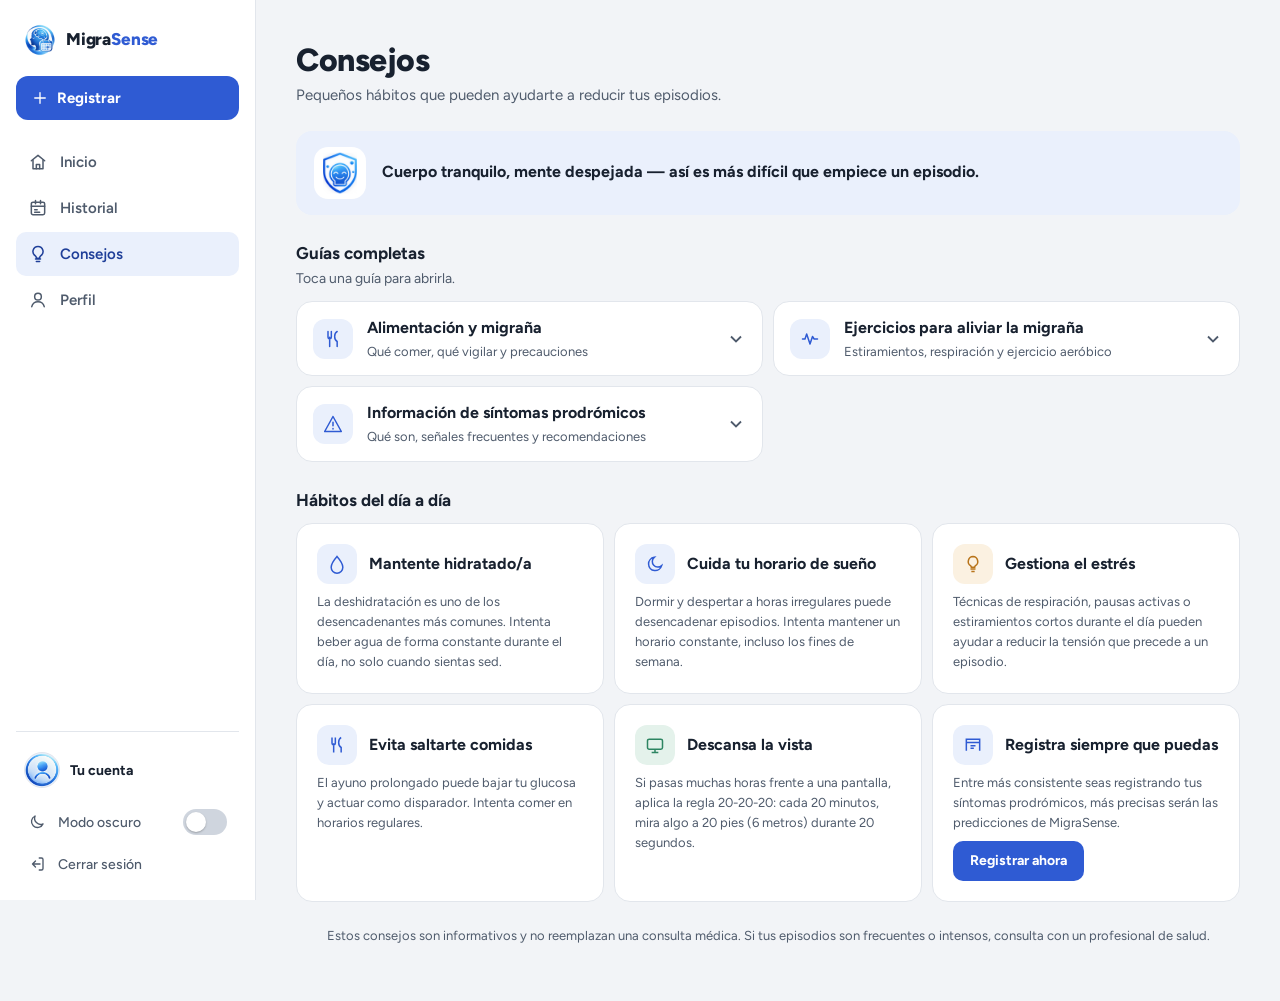
==== commit 077fbab5: "correccion en ux del sistema" ====
--- a/consejos.html
+++ b/consejos.html
@@ -6,7 +6,7 @@
 <meta name="viewport" content="width=device-width, initial-scale=1.0">
 <link rel="icon" href="assets/img/favicon-32.png">
 <link rel="manifest" href="manifest.webmanifest">
-<meta name="theme-color" content="#4a5c82">
+<meta name="theme-color" content="#f2f4f7" media="(prefers-color-scheme: light)"><meta name="theme-color" content="#11151b" media="(prefers-color-scheme: dark)">
 <link rel="stylesheet" href="css/style.css">
 <script>
 (function(){
@@ -20,110 +20,115 @@
 </head>
 <body>
 <div class="app-shell">
-  <nav class="side-nav">
-    <div class="logo-sm">
-      <img src="assets/img/logo-icon.png" alt="MigraSense">
-      <strong>Migra<span>Sense</span></strong>
+  <aside class="side-nav" aria-label="Menú principal">
+    <a href="dashboard.html" class="logo-sm" aria-label="MigraSense, ir al inicio"><img src="assets/img/logo-icon.png" alt=""><strong>Migra<span>Sense</span></strong></a>
+    <a href="registro.html" class="btn btn-primary side-cta" data-page="registro.html"><svg viewBox="0 0 24 24" fill="none" stroke="currentColor" stroke-width="1.8" stroke-linecap="round" stroke-linejoin="round" aria-hidden="true"><path d="M12 5v14M5 12h14"/></svg><span>Registrar</span></a>
+    <nav class="side-links">
+      <a href="dashboard.html" class="nav-item" data-page="dashboard.html"><svg viewBox="0 0 24 24" fill="none" stroke="currentColor" stroke-width="1.8" stroke-linecap="round" stroke-linejoin="round" aria-hidden="true"><path d="M4 10.5 12 4l8 6.5"/><path d="M6 9.5V20h12V9.5"/><path d="M10 20v-5h4v5"/></svg><span>Inicio</span></a>
+      <a href="historial.html" class="nav-item" data-page="historial.html"><svg viewBox="0 0 24 24" fill="none" stroke="currentColor" stroke-width="1.8" stroke-linecap="round" stroke-linejoin="round" aria-hidden="true"><rect x="4" y="5" width="16" height="15" rx="2"/><path d="M4 10h16M9 3v4M15 3v4M8 14h3M8 17h6"/></svg><span>Historial</span></a>
+      <a href="consejos.html" class="nav-item" data-page="consejos.html"><svg viewBox="0 0 24 24" fill="none" stroke="currentColor" stroke-width="1.8" stroke-linecap="round" stroke-linejoin="round" aria-hidden="true"><path d="M9 18h6M10 21h4"/><path d="M12 3a6 6 0 0 0-3.5 10.9c.9.7 1.5 1.5 1.5 2.6V17h4v-.5c0-1.1.6-1.9 1.5-2.6A6 6 0 0 0 12 3Z"/></svg><span>Consejos</span></a>
+      <a href="perfil.html" class="nav-item" data-page="perfil.html"><svg viewBox="0 0 24 24" fill="none" stroke="currentColor" stroke-width="1.8" stroke-linecap="round" stroke-linejoin="round" aria-hidden="true"><circle cx="12" cy="8" r="4"/><path d="M4.5 20c.8-3.6 3.9-6 7.5-6s6.7 2.4 7.5 6"/></svg><span>Perfil</span></a>
+    </nav>
+    <div class="side-nav-footer">
+      <a href="perfil.html" class="account-chip">
+        <img class="account-avatar" data-user-avatar src="assets/img/avatar-default.png" alt="">
+        <span class="account-text"><strong data-user-name>Tu cuenta</strong><small data-user-email></small></span>
+      </a>
+      <label class="side-row"><svg viewBox="0 0 24 24" fill="none" stroke="currentColor" stroke-width="1.8" stroke-linecap="round" stroke-linejoin="round" aria-hidden="true"><path d="M20 14.5A8 8 0 0 1 9.5 4a8 8 0 1 0 10.5 10.5Z"/></svg><span>Modo oscuro</span><span class="switch"><input type="checkbox" class="theme-toggle" aria-label="Modo oscuro"><span class="slider"></span></span></label>
+      <button type="button" class="side-row side-logout" data-logout><svg viewBox="0 0 24 24" fill="none" stroke="currentColor" stroke-width="1.8" stroke-linecap="round" stroke-linejoin="round" aria-hidden="true"><path d="M15 4h3a2 2 0 0 1 2 2v12a2 2 0 0 1-2 2h-3"/><path d="M10 16l-4-4 4-4M6 12h10"/></svg><span>Cerrar sesión</span></button>
     </div>
-    <a href="dashboard.html" class="nav-item" data-page="dashboard.html">
-      <svg viewBox="0 0 24 24" fill="none" stroke="currentColor" stroke-width="2"><path d="M3 11l9-7 9 7"/><path d="M5 10v10h14V10"/></svg>
-      Inicio
-    </a>
-    <a href="consejos.html" class="nav-item" data-page="consejos.html">
-      <svg viewBox="0 0 24 24" fill="none" stroke="currentColor" stroke-width="2"><path d="M9 18h6M10 21h4M12 3a6 6 0 0 0-3 11c1 .7 1 1.4 1 2h4c0-.6 0-1.3 1-2a6 6 0 0 0-3-11Z"/></svg>
-      Consejos
-    </a>
-    <a href="historial.html" class="nav-item" data-page="historial.html">
-      <svg viewBox="0 0 24 24" fill="none" stroke="currentColor" stroke-width="2"><path d="M4 19V5h16v14M4 9h16M9 13h6M9 16h4"/></svg>
-      Historial
-    </a>
-    <a href="perfil.html" class="nav-item" data-page="perfil.html">
-      <svg viewBox="0 0 24 24" fill="none" stroke="currentColor" stroke-width="2"><circle cx="12" cy="8" r="4"/><path d="M4 20c0-4 4-6 8-6s8 2 8 6"/></svg>
-      Perfil
-    </a>
-        <div class="side-nav-footer">
-      <div class="side-nav-theme">
-        <span class="side-nav-theme-label">
-          <svg viewBox="0 0 24 24" fill="none" stroke="currentColor" stroke-width="2"><path d="M21 12.79A9 9 0 1 1 11.21 3 7 7 0 0 0 21 12.79Z"/></svg>
-          Modo oscuro
-        </span>
-        <label class="switch"><input type="checkbox" class="theme-toggle"><span class="slider"></span></label>
+  </aside>
+  <header class="app-bar">
+    <a href="dashboard.html" class="logo-sm" aria-label="MigraSense, ir al inicio"><img src="assets/img/logo-icon.png" alt=""><strong>Migra<span>Sense</span></strong></a>
+    <div class="account-wrap">
+      <button type="button" class="account-btn" id="accountBtn" aria-haspopup="true" aria-expanded="false" aria-controls="accountMenu" aria-label="Tu cuenta">
+        <img data-user-avatar src="assets/img/avatar-default.png" alt="">
+      </button>
+      <div class="account-menu" id="accountMenu" hidden>
+        <div class="account-menu-head"><strong data-user-name>Tu cuenta</strong><small data-user-email></small></div>
+        <a href="perfil.html" class="menu-row"><svg viewBox="0 0 24 24" fill="none" stroke="currentColor" stroke-width="1.8" stroke-linecap="round" stroke-linejoin="round" aria-hidden="true"><circle cx="12" cy="8" r="4"/><path d="M4.5 20c.8-3.6 3.9-6 7.5-6s6.7 2.4 7.5 6"/></svg><span>Mi perfil</span></a>
+        <label class="menu-row"><svg viewBox="0 0 24 24" fill="none" stroke="currentColor" stroke-width="1.8" stroke-linecap="round" stroke-linejoin="round" aria-hidden="true"><path d="M20 14.5A8 8 0 0 1 9.5 4a8 8 0 1 0 10.5 10.5Z"/></svg><span>Modo oscuro</span><span class="switch"><input type="checkbox" class="theme-toggle" aria-label="Modo oscuro"><span class="slider"></span></span></label>
+        <button type="button" class="menu-row menu-logout" data-logout><svg viewBox="0 0 24 24" fill="none" stroke="currentColor" stroke-width="1.8" stroke-linecap="round" stroke-linejoin="round" aria-hidden="true"><path d="M15 4h3a2 2 0 0 1 2 2v12a2 2 0 0 1-2 2h-3"/><path d="M10 16l-4-4 4-4M6 12h10"/></svg><span>Cerrar sesión</span></button>
       </div>
-      <a href="registro.html" class="btn btn-primary btn-sm" style="width:100%;">+ Registrar</a>
     </div>
-  </nav>
-  <div class="screen">
+  </header>
 
-    <h2 style="font-size:1.3rem; margin-bottom:4px;">Consejos diarios</h2>
-    <p class="muted small" style="margin-bottom:20px;">Pequeños hábitos que pueden ayudarte a reducir tus episodios.</p>
+  <main class="screen" id="contenido">
+
+    <header class="page-head">
+      <div>
+        <h1 class="page-title">Consejos</h1>
+        <p class="page-sub">Pequeños hábitos que pueden ayudarte a reducir tus episodios.</p>
+      </div>
+    </header>
 
     <div class="tips-hero">
       <img src="assets/img/auth-shield.png" alt="">
-      <p class="small" style="color:var(--primary); font-weight:700; line-height:1.5;">Cuerpo tranquilo, mente despejada — así es más difícil que empiece un episodio.</p>
+      <p class="tips-hero-text">Cuerpo tranquilo, mente despejada — así es más difícil que empiece un episodio.</p>
     </div>
 
-    <h3 style="font-size:1.05rem; margin:8px 0 0;">Guías completas</h3>
-    <p class="muted small">Toca una sección para desplegarla.</p>
+    <h2 class="section-title">Guías completas</h2>
+    <p class="section-sub">Toca una guía para abrirla.</p>
     <div id="guias"></div>
 
-    <h3 style="font-size:1.05rem; margin:28px 0 16px;">Hábitos del día a día</h3>
-    <div class="stagger-in tips-grid">
+    <h2 class="section-title">Hábitos del día a día</h2>
+    <div class="tips-grid">
     <div class="card mt-16 tip-blue">
       <div class="tip-head">
-        <span class="tip-icon" style="background:linear-gradient(135deg,#60a5fa,#2563eb);">
-          <svg width="18" height="18" viewBox="0 0 24 24" fill="none" stroke="#fff" stroke-width="2"><path d="M12 3s7 8 7 13a7 7 0 0 1-14 0c0-5 7-13 7-13Z"/></svg>
+        <span class="tip-icon">
+          <svg width="18" height="18" viewBox="0 0 24 24" fill="none" stroke="currentColor" stroke-width="1.8"><path d="M12 3s7 8 7 13a7 7 0 0 1-14 0c0-5 7-13 7-13Z"/></svg>
         </span>
-        <h4 style="font-size:.95rem;">Mantente hidratado/a</h4>
+        <h3 class="tip-title">Mantente hidratado/a</h3>
       </div>
       <p class="small muted">La deshidratación es uno de los desencadenantes más comunes. Intenta beber agua de forma constante durante el día, no solo cuando sientas sed.</p>
     </div>
 
     <div class="card mt-16">
       <div class="tip-head">
-        <span class="tip-icon" style="background:linear-gradient(135deg,#3b82f6,#1d4ed8);">
-          <svg width="18" height="18" viewBox="0 0 24 24" fill="none" stroke="#fff" stroke-width="2"><path d="M20 14a8 8 0 1 1-9-10 6.5 6.5 0 0 0 9 10Z"/></svg>
+        <span class="tip-icon">
+          <svg width="18" height="18" viewBox="0 0 24 24" fill="none" stroke="currentColor" stroke-width="1.8"><path d="M20 14a8 8 0 1 1-9-10 6.5 6.5 0 0 0 9 10Z"/></svg>
         </span>
-        <h4 style="font-size:.95rem;">Cuida tu horario de sueño</h4>
+        <h3 class="tip-title">Cuida tu horario de sueño</h3>
       </div>
       <p class="small muted">Dormir y despertar a horas irregulares puede desencadenar episodios. Intenta mantener un horario constante, incluso los fines de semana.</p>
     </div>
 
     <div class="card mt-16 tip-orange">
       <div class="tip-head">
-        <span class="tip-icon" style="background:linear-gradient(135deg,#f2994a,#f2b26a);">
-          <svg width="18" height="18" viewBox="0 0 24 24" fill="none" stroke="#fff" stroke-width="2"><path d="M9 18h6M10 21h4M12 3a6 6 0 0 0-3 11c1 .7 1 1.4 1 2h4c0-.6 0-1.3 1-2a6 6 0 0 0-3-11Z"/></svg>
+        <span class="tip-icon">
+          <svg width="18" height="18" viewBox="0 0 24 24" fill="none" stroke="currentColor" stroke-width="1.8"><path d="M9 18h6M10 21h4M12 3a6 6 0 0 0-3 11c1 .7 1 1.4 1 2h4c0-.6 0-1.3 1-2a6 6 0 0 0-3-11Z"/></svg>
         </span>
-        <h4 style="font-size:.95rem;">Gestiona el estrés</h4>
+        <h3 class="tip-title">Gestiona el estrés</h3>
       </div>
       <p class="small muted">Técnicas de respiración, pausas activas o estiramientos cortos durante el día pueden ayudar a reducir la tensión que precede a un episodio.</p>
     </div>
 
     <div class="card mt-16">
       <div class="tip-head">
-        <span class="tip-icon" style="background:linear-gradient(135deg,#4fb787,#7fd1a8);">
-          <svg width="18" height="18" viewBox="0 0 24 24" fill="none" stroke="#fff" stroke-width="2"><path d="M6 3v7a2 2 0 0 0 4 0V3M8 10v11M17 3c-2 1-3 3-3 6s1 5 3 6v6"/></svg>
+        <span class="tip-icon">
+          <svg width="18" height="18" viewBox="0 0 24 24" fill="none" stroke="currentColor" stroke-width="1.8"><path d="M6 3v7a2 2 0 0 0 4 0V3M8 10v11M17 3c-2 1-3 3-3 6s1 5 3 6v6"/></svg>
         </span>
-        <h4 style="font-size:.95rem;">Evita saltarte comidas</h4>
+        <h3 class="tip-title">Evita saltarte comidas</h3>
       </div>
       <p class="small muted">El ayuno prolongado puede bajar tu glucosa y actuar como disparador. Intenta comer en horarios regulares.</p>
     </div>
 
     <div class="card mt-16 tip-green">
       <div class="tip-head">
-        <span class="tip-icon" style="background:linear-gradient(135deg,#60a5fa,#2563eb);">
-          <svg width="18" height="18" viewBox="0 0 24 24" fill="none" stroke="#fff" stroke-width="2"><rect x="3" y="5" width="18" height="12" rx="2"/><path d="M8 21h8M12 17v4"/></svg>
+        <span class="tip-icon">
+          <svg width="18" height="18" viewBox="0 0 24 24" fill="none" stroke="currentColor" stroke-width="1.8"><rect x="3" y="5" width="18" height="12" rx="2"/><path d="M8 21h8M12 17v4"/></svg>
         </span>
-        <h4 style="font-size:.95rem;">Descansa la vista</h4>
+        <h3 class="tip-title">Descansa la vista</h3>
       </div>
       <p class="small muted">Si pasas muchas horas frente a una pantalla, aplica la regla 20-20-20: cada 20 minutos, mira algo a 20 pies (6 metros) durante 20 segundos.</p>
     </div>
 
     <div class="card mt-16">
       <div class="tip-head">
-        <span class="tip-icon" style="background:linear-gradient(135deg,#1d4ed8,#1e3a8a);">
-          <svg width="18" height="18" viewBox="0 0 24 24" fill="none" stroke="#fff" stroke-width="2"><path d="M4 19V5h16v14M4 9h16M9 13h6M9 16h4"/></svg>
+        <span class="tip-icon">
+          <svg width="18" height="18" viewBox="0 0 24 24" fill="none" stroke="currentColor" stroke-width="1.8"><path d="M4 19V5h16v14M4 9h16M9 13h6M9 16h4"/></svg>
         </span>
-        <h4 style="font-size:.95rem;">Registra siempre que puedas</h4>
+        <h3 class="tip-title">Registra siempre que puedas</h3>
       </div>
       <p class="small muted">Entre más consistente seas registrando tus síntomas prodrómicos, más precisas serán las predicciones de MigraSense.</p>
       <a href="registro.html" class="btn btn-primary btn-sm mt-8">Registrar ahora</a>
@@ -135,26 +140,15 @@
       Si tus episodios son frecuentes o intensos, consulta con un profesional de salud.
     </p>
 
-  </div>
+  </main>
+  <nav class="bottom-nav" aria-label="Navegación">
+    <a href="dashboard.html" class="nav-item" data-page="dashboard.html"><svg viewBox="0 0 24 24" fill="none" stroke="currentColor" stroke-width="1.8" stroke-linecap="round" stroke-linejoin="round" aria-hidden="true"><path d="M4 10.5 12 4l8 6.5"/><path d="M6 9.5V20h12V9.5"/><path d="M10 20v-5h4v5"/></svg><span>Inicio</span></a>
+    <a href="historial.html" class="nav-item" data-page="historial.html"><svg viewBox="0 0 24 24" fill="none" stroke="currentColor" stroke-width="1.8" stroke-linecap="round" stroke-linejoin="round" aria-hidden="true"><rect x="4" y="5" width="16" height="15" rx="2"/><path d="M4 10h16M9 3v4M15 3v4M8 14h3M8 17h6"/></svg><span>Historial</span></a>
+    <a href="registro.html" class="nav-item nav-cta" data-page="registro.html"><span class="nav-cta-dot"><svg viewBox="0 0 24 24" fill="none" stroke="currentColor" stroke-width="1.8" stroke-linecap="round" stroke-linejoin="round" aria-hidden="true"><path d="M12 5v14M5 12h14"/></svg></span><span>Registrar</span></a>
+    <a href="consejos.html" class="nav-item" data-page="consejos.html"><svg viewBox="0 0 24 24" fill="none" stroke="currentColor" stroke-width="1.8" stroke-linecap="round" stroke-linejoin="round" aria-hidden="true"><path d="M9 18h6M10 21h4"/><path d="M12 3a6 6 0 0 0-3.5 10.9c.9.7 1.5 1.5 1.5 2.6V17h4v-.5c0-1.1.6-1.9 1.5-2.6A6 6 0 0 0 12 3Z"/></svg><span>Consejos</span></a>
+    <a href="perfil.html" class="nav-item" data-page="perfil.html"><svg viewBox="0 0 24 24" fill="none" stroke="currentColor" stroke-width="1.8" stroke-linecap="round" stroke-linejoin="round" aria-hidden="true"><circle cx="12" cy="8" r="4"/><path d="M4.5 20c.8-3.6 3.9-6 7.5-6s6.7 2.4 7.5 6"/></svg><span>Perfil</span></a>
+  </nav>
 
-  <nav class="bottom-nav">
-    <a href="dashboard.html" class="nav-item" data-page="dashboard.html">
-      <svg viewBox="0 0 24 24" fill="none" stroke="currentColor" stroke-width="2"><path d="M3 11l9-7 9 7"/><path d="M5 10v10h14V10"/></svg>
-      Inicio
-    </a>
-    <a href="consejos.html" class="nav-item" data-page="consejos.html">
-      <svg viewBox="0 0 24 24" fill="none" stroke="currentColor" stroke-width="2"><path d="M9 18h6M10 21h4M12 3a6 6 0 0 0-3 11c1 .7 1 1.4 1 2h4c0-.6 0-1.3 1-2a6 6 0 0 0-3-11Z"/></svg>
-      Consejos
-    </a>
-    <a href="historial.html" class="nav-item" data-page="historial.html">
-      <svg viewBox="0 0 24 24" fill="none" stroke="currentColor" stroke-width="2"><path d="M4 19V5h16v14M4 9h16M9 13h6M9 16h4"/></svg>
-      Historial
-    </a>
-    <a href="perfil.html" class="nav-item" data-page="perfil.html">
-      <svg viewBox="0 0 24 24" fill="none" stroke="currentColor" stroke-width="2"><circle cx="12" cy="8" r="4"/><path d="M4 20c0-4 4-6 8-6s8 2 8 6"/></svg>
-      Perfil
-    </a>
-  </nav>
 </div>
 
 <script src="js/app.js"></script>
--- a/css/style.css
+++ b/css/style.css
@@ -1,1677 +1,976 @@
 /* ===================================================================
-   MigraSense — Sistema de diseño
+   MigraSense — Sistema de diseño (v3)
+
+   Idea central: una interfaz tranquila para personas sensibles a la luz.
+   - Superficies sin brillos ni degradados animados; el azul de la marca
+     se usa solo para acciones y para marcar dónde estás.
+   - Jerarquía con tipografía y espacio, no con sombras ni colores.
+   - Movimiento solo como respuesta a lo que haces (abrir, elegir, guardar).
+   - Celular primero; tablet y PC reutilizan los mismos componentes.
+
+   Puntos de quiebre:  < 640 celular · 640–1023 tablet · ≥ 1024 PC
+   Los nombres de las variables antiguas (--primary, --orange, --card…)
+   se conservan porque el JavaScript los usa.
    =================================================================== */
 
-@import url('https://fonts.googleapis.com/css2?family=Poppins:wght@400;500;600;700;800&family=Nunito:wght@400;500;600;700&display=swap');
-
+@import url('https://fonts.googleapis.com/css2?family=Figtree:wght@400;500;600;700;800&display=swap');
+
+/* ---------- Tokens: modo claro ---------- */
 :root{
-  /* Paleta */
-  --bg-grad-1:#eef1fc;
-  --bg-grad-2:#e1e6fb;
-  --bg-grad-3:#eef4fb;
-
-  --primary:#4a5c82;
-  --primary-dark:#323e5c;
-  --primary-light:#7c8ac9;
-
-  --accent:#8b9dfb;
-  --accent-soft:#eef0ff;
-  --accent-strong:#6c7fe8;
-
-  --orange:#f2994a;
-  --orange-soft:#fff1e3;
-  --success:#4fb787;
-  --success-soft:#e7f7f0;
-  --danger:#ef6f6c;
-  --danger-soft:#fdeceb;
+  --bg:#f2f4f7;
+  --bg-grad-1:#f2f4f7; --bg-grad-2:#f2f4f7; --bg-grad-3:#f2f4f7;
 
   --card:#ffffff;
-  --card-alt:#f5f7fe;
-  --border:#e4e8f7;
-
-  --text:#2e3a59;
-  --text-muted:#7c88a3;
-  --text-faint:#a7b0c7;
-
-  --radius-xl:28px;
-  --radius-lg:22px;
-  --radius-md:16px;
-  --radius-sm:12px;
-  --radius-pill:999px;
-
-  --shadow-sm:0 4px 14px rgba(74,92,130,.08);
-  --shadow-md:0 12px 30px rgba(74,92,130,.12);
-  --shadow-btn:0 10px 22px rgba(74,92,130,.28);
-
-  --font-head:'Poppins', sans-serif;
-  --font-body:'Nunito', sans-serif;
-}
-
+  --card-alt:#f6f7f9;
+  --border:#e2e6ec;
+  --border-strong:#cfd5de;
+
+  --text:#18212f;
+  --text-muted:#4f5b6c;
+  --text-faint:#6e7889;
+
+  --primary:#2f5bd3;          /* azul de la marca: acciones y lugar actual */
+  --primary-dark:#1f3f99;
+  --primary-light:#5b7fe0;
+  --on-primary:#ffffff;
+  --accent:#5b7fe0;
+  --accent-soft:#eaf0fc;
+  --accent-strong:#2f5bd3;
+
+  --orange:#b8741a;  --orange-soft:#fbf1e1;    /* riesgo moderado / episodios */
+  --success:#2d8562; --success-soft:#e4f2eb;   /* riesgo bajo */
+  --danger:#be4335;  --danger-soft:#fbe9e6;    /* riesgo alto / borrar */
+
+  --radius-xl:20px; --radius-lg:16px; --radius-md:12px; --radius-sm:10px; --radius-pill:999px;
+
+  --shadow-sm:0 1px 2px rgba(16,24,40,.05);
+  --shadow-md:0 8px 24px rgba(16,24,40,.08);
+  --shadow-pop:0 16px 40px rgba(16,24,40,.16);
+  --shadow-btn:none;
+
+  --font-head:'Figtree', system-ui, -apple-system, 'Segoe UI', Roboto, sans-serif;
+  --font-body:'Figtree', system-ui, -apple-system, 'Segoe UI', Roboto, sans-serif;
+
+  --side-w:256px;
+  --bar-h:60px;
+  --nav-h:68px;
+  --gutter:16px;
+  color-scheme:light;
+}
+
+/* ---------- Tokens: modo oscuro (menos brillo, mismo contraste de lectura) ---------- */
+html[data-theme="dark"]{
+  --bg:#11151b;
+  --bg-grad-1:#11151b; --bg-grad-2:#11151b; --bg-grad-3:#11151b;
+  --card:#192029;
+  --card-alt:#1f2733;
+  --border:#2b3442;
+  --border-strong:#3a4555;
+  --text:#e6eaf0;
+  --text-muted:#a7b0be;
+  --text-faint:#8b95a5;
+  --primary:#86a5f2;          /* texto, enlaces y bordes */
+  --primary-dark:#a9c0f7;
+  --primary-light:#9fb7f5;
+  --on-primary:#0f1520;
+  --fill:#3d5ec4;             /* botones llenos: azul profundo, sin deslumbrar */
+  --fill-hover:#4a6bd0;
+  --accent:#86a5f2;
+  --accent-soft:#1e2a44;
+  --accent-strong:#86a5f2;
+  --orange:#e0a24a;  --orange-soft:rgba(224,162,74,.14);
+  --success:#5bc195; --success-soft:rgba(91,193,149,.14);
+  --danger:#ee7b6e;  --danger-soft:rgba(238,123,110,.14);
+  --shadow-sm:0 1px 2px rgba(0,0,0,.3);
+  --shadow-md:0 8px 24px rgba(0,0,0,.35);
+  --shadow-pop:0 16px 40px rgba(0,0,0,.5);
+  color-scheme:dark;
+}
+
+/* Botones llenos en modo oscuro: tono profundo con texto blanco */
+html[data-theme="dark"] .btn-primary,
+html[data-theme="dark"] .action-main,
+html[data-theme="dark"] .nav-cta-dot{ background:var(--fill); border-color:var(--fill); color:#fff; }
+html[data-theme="dark"] .btn-primary:hover,
+html[data-theme="dark"] .action-main:hover{ background:var(--fill-hover); border-color:var(--fill-hover); }
+html[data-theme="dark"] .action-main .action-ico{ background:rgba(255,255,255,.14); color:#fff; }
+
+/* ---------- Base ---------- */
 *,*::before,*::after{ box-sizing:border-box; }
-html,body{ height:100%; }
+html{ -webkit-text-size-adjust:100%; text-size-adjust:100%; background:var(--bg); }
 body{
-  margin:0;
-  font-family:var(--font-body);
-  color:var(--text);
-  background:
-    radial-gradient(circle at 15% 0%, #f4f0fb 0%, transparent 45%),
-    radial-gradient(circle at 90% 10%, #e7f0fb 0%, transparent 40%),
-    linear-gradient(160deg, var(--bg-grad-1), var(--bg-grad-2) 55%, var(--bg-grad-3));
-  min-height:100vh;
+  margin:0; min-height:100vh; min-height:100dvh;
+  font-family:var(--font-body); font-size:.9375rem; line-height:1.5;
+  color:var(--text); background:var(--bg);
   -webkit-font-smoothing:antialiased;
-}
-h1,h2,h3,h4{ font-family:var(--font-head); color:var(--text); margin:0; }
+  overflow-x:hidden;
+}
+h1,h2,h3,h4{ font-family:var(--font-head); color:var(--text); margin:0; line-height:1.25; font-weight:700; }
 p{ margin:0; }
 a{ color:inherit; text-decoration:none; }
-button{ font-family:var(--font-body); cursor:pointer; }
+button{ font:inherit; color:inherit; cursor:pointer; }
 ul{ margin:0; padding:0; list-style:none; }
 img{ max-width:100%; display:block; }
-input,select,textarea{ font-family:var(--font-body); }
-
-/* ---------- Contenedor tipo "app" centrado ---------- */
-.app-shell{
-  max-width:460px;
-  margin:0 auto;
-  min-height:100vh;
-  position:relative;
-  padding-bottom:96px;
-  background:transparent;
-}
-.app-shell.no-nav{ padding-bottom:36px; }
-
-@media (min-width:560px){
-  .app-shell{
-    margin:28px auto;
-    min-height:calc(100vh - 56px);
-    border-radius:36px;
-    box-shadow:0 30px 70px rgba(50,62,92,.18);
-    overflow:hidden;
-    background:linear-gradient(160deg, var(--bg-grad-1), var(--bg-grad-2) 55%, var(--bg-grad-3));
-  }
-}
-
+input,select,textarea{ font:inherit; color:inherit; }
+[hidden]{ display:none !important; }
+svg{ flex:none; }
+
+/* Foco visible y consistente para teclado */
+:where(a,button,input,select,textarea,summary,[tabindex]):focus-visible{
+  outline:2px solid var(--primary); outline-offset:2px; border-radius:6px;
+}
+.chip:has(input:focus-visible), .option-card:has(input:focus-visible){ outline:2px solid var(--primary); outline-offset:2px; }
+.switch input:focus-visible + .slider{ outline:2px solid var(--primary); outline-offset:2px; }
+
+/* Utilidades usadas en el HTML/JS */
+.mt-8{ margin-top:8px; } .mt-16{ margin-top:16px; } .mt-24{ margin-top:24px; }
+.center{ text-align:center; }
+.muted{ color:var(--text-muted); }
+.small{ font-size:.8125rem; }
+
+/* =====================================================================
+   ARMAZÓN DE LA APP
+   ===================================================================== */
+.app-shell{ min-height:100vh; min-height:100dvh; }
 .screen{
-  padding:28px 24px 24px;
-}
-.screen-tight{ padding:20px; }
-
-/* ---------- Marca / logo ---------- */
-.brand{
-  display:flex;
-  flex-direction:column;
-  align-items:center;
-  gap:10px;
-  text-align:center;
-}
-.brand img{ width:104px; height:auto; }
-.brand-name{
-  font-family:var(--font-head);
-  font-weight:800;
-  font-size:1.7rem;
-}
-.brand-name span{ color:var(--accent-strong); }
-.brand-tag{ color:var(--text-muted); font-size:.85rem; margin-top:2px; }
-
-.logo-sm{ display:flex; align-items:center; gap:8px; }
-.logo-sm img{ width:34px; }
-.logo-sm strong{ font-family:var(--font-head); font-size:1.05rem; }
-.logo-sm strong span{ color:var(--accent-strong); }
+  width:100%; max-width:1180px; margin:0 auto;
+  padding:20px var(--gutter) calc(var(--nav-h) + 28px + env(safe-area-inset-bottom));
+}
+
+/* Logo */
+.logo-sm{ display:flex; align-items:center; gap:10px; }
+.logo-sm img{ width:32px; height:32px; }
+.logo-sm strong{ font-family:var(--font-head); font-size:1.0625rem; font-weight:800; letter-spacing:-.01em; }
+.logo-sm strong span{ color:var(--primary); }
+
+/* ---------- Barra superior (celular y tablet) ---------- */
+.app-bar{
+  position:sticky; top:0; z-index:40;
+  height:calc(var(--bar-h) + env(safe-area-inset-top));
+  padding:env(safe-area-inset-top) var(--gutter) 0;
+  display:flex; align-items:center; justify-content:space-between;
+  background:color-mix(in srgb, var(--bg) 88%, transparent);
+  -webkit-backdrop-filter:saturate(1.4) blur(10px); backdrop-filter:saturate(1.4) blur(10px);
+  border-bottom:1px solid transparent;
+}
+.account-wrap{ position:relative; }
+.account-btn{
+  width:40px; height:40px; padding:0; border-radius:50%;
+  border:1px solid var(--border); background:var(--card); overflow:hidden;
+}
+.account-btn img{ width:100%; height:100%; object-fit:cover; }
+.account-menu{
+  position:absolute; right:0; top:calc(100% + 8px); width:min(280px, calc(100vw - 32px));
+  background:var(--card); border:1px solid var(--border); border-radius:var(--radius-lg);
+  box-shadow:var(--shadow-pop); padding:6px; z-index:70;
+}
+.account-menu-head{ padding:12px 12px 10px; border-bottom:1px solid var(--border); margin-bottom:6px; min-width:0; }
+.account-menu-head strong{ display:block; font-weight:700; overflow:hidden; text-overflow:ellipsis; white-space:nowrap; }
+.account-menu-head small{ display:block; color:var(--text-muted); font-size:.8125rem; overflow:hidden; text-overflow:ellipsis; white-space:nowrap; }
+.menu-row{
+  display:flex; align-items:center; gap:12px; width:100%;
+  min-height:44px; padding:8px 12px; border:0; border-radius:var(--radius-sm);
+  background:transparent; text-align:left; font-weight:500; cursor:pointer;
+}
+.menu-row svg{ width:20px; height:20px; color:var(--text-muted); }
+.menu-row span:not(.switch):not(.slider){ flex:1; }
+.menu-row:hover{ background:var(--card-alt); }
+.menu-logout{ color:var(--danger); border-top:1px solid var(--border); border-radius:0 0 var(--radius-sm) var(--radius-sm); margin-top:6px; }
+.menu-logout svg{ color:var(--danger); }
+
+/* ---------- Barra inferior (celular y tablet) ---------- */
+.bottom-nav{
+  position:fixed; left:0; right:0; bottom:0; z-index:50;
+  display:grid; grid-template-columns:repeat(5,1fr);
+  height:calc(var(--nav-h) + env(safe-area-inset-bottom));
+  padding:6px 4px env(safe-area-inset-bottom);
+  background:var(--card); border-top:1px solid var(--border);
+}
+.nav-item{
+  display:flex; flex-direction:column; align-items:center; justify-content:center; gap:3px;
+  min-width:0; border-radius:var(--radius-sm);
+  color:var(--text-faint); font-size:.6875rem; font-weight:600;
+  transition:color .15s ease, background .15s ease;
+}
+.nav-item svg{ width:22px; height:22px; }
+.nav-item.active{ color:var(--primary); }
+.nav-item:hover{ color:var(--text); }
+.nav-item.active:hover{ color:var(--primary); }
+.nav-cta{ color:var(--text-muted); }
+.nav-cta-dot{
+  width:40px; height:30px; border-radius:var(--radius-pill);
+  display:flex; align-items:center; justify-content:center;
+  background:var(--primary); color:var(--on-primary);
+}
+.nav-cta-dot svg{ width:20px; height:20px; }
+.nav-cta.active .nav-cta-dot{ box-shadow:0 0 0 3px var(--accent-soft); }
+
+/* ---------- Barra lateral (PC) ---------- */
+.side-nav{ display:none; }
+
+/* ---------- Cabecera de cada página ---------- */
+.page-head{ display:flex; align-items:flex-start; justify-content:space-between; gap:16px; margin:4px 0 20px; flex-wrap:wrap; }
+.page-head > div{ min-width:0; flex:1 1 260px; }
+.page-title{ font-size:1.5rem; font-weight:800; letter-spacing:-.015em; }
+.page-sub{ color:var(--text-muted); margin-top:4px; max-width:60ch; }
+.page-head .back-btn + div{ flex:1; }
+.page-head:has(.back-btn){ flex-wrap:nowrap; align-items:center; }
+
+.section-title{ font-size:1.0625rem; font-weight:700; margin:28px 0 4px; }
+.section-sub{ color:var(--text-muted); font-size:.875rem; margin-bottom:12px; }
+.card-title{ font-size:.9375rem; font-weight:700; margin-bottom:8px; }
+
+.back-btn{
+  width:40px; height:40px; border-radius:50%; flex:none;
+  display:flex; align-items:center; justify-content:center;
+  background:var(--card); border:1px solid var(--border); color:var(--text);
+}
+.back-btn svg{ width:20px; height:20px; }
+.back-btn:hover{ background:var(--card-alt); }
+
+/* =====================================================================
+   COMPONENTES
+   ===================================================================== */
 
 /* ---------- Botones ---------- */
 .btn{
   display:inline-flex; align-items:center; justify-content:center; gap:8px;
-  width:100%;
-  padding:15px 20px;
-  border-radius:var(--radius-pill);
-  border:none;
-  font-family:var(--font-head);
-  font-weight:600;
-  font-size:.98rem;
-  transition:transform .15s ease, box-shadow .15s ease, opacity .15s ease;
-}
-.btn:active{ transform:scale(.98); }
-.btn-primary{
-  background:linear-gradient(135deg, var(--primary), var(--primary-dark));
-  color:#fff;
-  box-shadow:var(--shadow-btn);
-}
-.btn-primary:disabled{ opacity:.5; box-shadow:none; cursor:not-allowed; }
-.btn-outline{
-  background:#fff;
-  color:var(--primary);
-  border:1.5px solid var(--border);
-}
-.btn-ghost{
-  background:transparent;
-  color:var(--primary);
-  font-weight:700;
-}
-.btn-sm{ width:auto; padding:9px 18px; font-size:.85rem; }
-.btn-danger{ background:linear-gradient(135deg, var(--danger), #d9534f); color:#fff; }
-
+  width:100%; min-height:48px; padding:12px 20px;
+  border-radius:var(--radius-md); border:1px solid transparent;
+  font-family:var(--font-head); font-weight:700; font-size:.9375rem; line-height:1.2;
+  text-align:center; cursor:pointer;
+  transition:background .15s ease, border-color .15s ease, color .15s ease, transform .1s ease;
+}
+.btn svg{ width:18px; height:18px; }
+.btn:active{ transform:translateY(1px); }
+.btn-primary{ background:var(--primary); color:var(--on-primary); }
+.btn-primary:hover{ background:var(--primary-dark); }
+.btn-outline{ background:var(--card); color:var(--text); border-color:var(--border-strong); }
+.btn-outline:hover{ background:var(--card-alt); }
+.btn-ghost{ background:transparent; color:var(--primary); }
+.btn-ghost:hover{ background:var(--accent-soft); }
+.btn-danger{ background:var(--danger); color:#fff; }
+html[data-theme="dark"] .btn-danger{ color:#1a0f0d; }
+.btn-danger:hover{ filter:brightness(.94); }
+.btn-sm{ width:auto; min-height:40px; padding:8px 16px; font-size:.875rem; border-radius:var(--radius-sm); }
+.btn:disabled, .btn[aria-busy="true"]{ opacity:.6; cursor:not-allowed; pointer-events:none; }
 .btn-row{ display:flex; gap:12px; }
 .btn-row .btn{ flex:1; }
+.link-btn{ background:none; border:0; padding:0; color:var(--primary); font-weight:600; font-size:.875rem; cursor:pointer; text-decoration:underline; text-underline-offset:3px; }
+
+/* ---------- Tarjetas ---------- */
+.card{ background:var(--card); border:1px solid var(--border); border-radius:var(--radius-lg); padding:20px; min-width:0; }
+.card-soft{ background:var(--card-alt); }
 
 /* ---------- Campos de formulario ---------- */
-.field{ margin-bottom:16px; }
-.field label{
-  display:block;
-  font-family:var(--font-head);
-  font-weight:600;
-  font-size:.82rem;
-  color:var(--primary);
-  margin-bottom:7px;
-}
+.field{ margin-bottom:16px; min-width:0; }
+.field label, .switch-line label{ display:block; font-weight:600; font-size:.875rem; color:var(--text); margin-bottom:6px; }
 .input-wrap{
-  display:flex;
-  align-items:center;
-  gap:10px;
-  background:var(--card-alt);
-  border:1.5px solid transparent;
-  border-radius:var(--radius-md);
-  padding:13px 16px;
-  transition:border-color .15s ease, background .15s ease;
-}
-.input-wrap:focus-within{ border-color:var(--accent); background:#fff; }
-.input-wrap svg{ flex:none; color:var(--primary-light); }
-.input-wrap input{
-  border:none; outline:none; background:transparent;
-  width:100%; font-size:.95rem; color:var(--text);
-}
-.input-wrap input::placeholder{ color:var(--text-faint); }
-.toggle-eye{ cursor:pointer; color:var(--text-faint); background:none; border:none; padding:0; display:flex; }
-.field-error{ color:var(--danger); font-size:.78rem; margin-top:6px; display:none; }
+  display:flex; align-items:center; gap:10px; width:100%; min-height:48px;
+  background:var(--card); border:1px solid var(--border-strong); border-radius:var(--radius-md);
+  padding:0 14px; transition:border-color .15s ease, box-shadow .15s ease;
+}
+.input-wrap:focus-within{ border-color:var(--primary); box-shadow:0 0 0 3px var(--accent-soft); }
+.input-wrap svg{ width:18px; height:18px; color:var(--text-faint); }
+.input-wrap input{ flex:1 1 auto; min-width:0; width:100%; border:0; outline:none; background:transparent; padding:12px 0; font-size:1rem; }
+.input-wrap input::placeholder, textarea::placeholder{ color:var(--text-faint); }
+.input-wrap input:focus-visible{ outline:none; }
+.toggle-eye{ display:flex; padding:6px; margin-right:-6px; background:none; border:0; color:var(--text-faint); border-radius:8px; }
+.toggle-eye:hover{ color:var(--text); }
+.field-error{ color:var(--danger); font-size:.8125rem; margin-top:6px; display:none; }
 .field.has-error .input-wrap{ border-color:var(--danger); }
 .field.has-error .field-error{ display:block; }
+.field-hint{ color:var(--text-muted); font-size:.8125rem; margin-top:6px; }
+.f-label{ display:block; margin:14px 0 6px; font-size:.875rem; font-weight:600; }
+.f-input{ width:100%; min-height:44px; padding:10px 12px; border-radius:var(--radius-md); border:1px solid var(--border-strong); background:var(--card); color:var(--text); }
+.textarea-wrap{ background:var(--card); border:1px solid var(--border-strong); border-radius:var(--radius-md); padding:12px 14px; transition:border-color .15s ease, box-shadow .15s ease; }
+.textarea-wrap:focus-within{ border-color:var(--primary); box-shadow:0 0 0 3px var(--accent-soft); }
+.textarea-wrap textarea{ width:100%; min-height:88px; border:0; outline:none; background:transparent; resize:vertical; font-size:1rem; }
+.textarea-wrap textarea:focus-visible{ outline:none; }
 
 .pw-strength{ margin-top:8px; display:none; }
 .field.show-strength .pw-strength{ display:block; }
-.pw-strength-bar{ display:flex; gap:5px; height:5px; }
-.pw-strength-bar span{ flex:1; border-radius:var(--radius-pill); background:var(--border); transition:background .15s ease; }
-.pw-strength-label{ font-size:.75rem; margin-top:5px; font-weight:600; color:var(--text-faint); }
+.pw-strength-bar{ display:flex; gap:4px; height:4px; }
+.pw-strength-bar span{ flex:1; border-radius:var(--radius-pill); background:var(--border); }
+.pw-strength-label{ font-size:.8125rem; margin-top:6px; font-weight:600; color:var(--text-muted); }
 .pw-strength.weak .pw-strength-bar span:nth-child(1){ background:var(--danger); }
 .pw-strength.weak .pw-strength-label{ color:var(--danger); }
-.pw-strength.medium .pw-strength-bar span:nth-child(1),
-.pw-strength.medium .pw-strength-bar span:nth-child(2){ background:var(--orange); }
+.pw-strength.medium .pw-strength-bar span:nth-child(-n+2){ background:var(--orange); }
 .pw-strength.medium .pw-strength-label{ color:var(--orange); }
 .pw-strength.strong .pw-strength-bar span{ background:var(--success); }
 .pw-strength.strong .pw-strength-label{ color:var(--success); }
-.field-hint{ color:var(--text-faint); font-size:.75rem; margin-top:6px; }
-
-.checkbox-row{ display:flex; align-items:flex-start; gap:10px; margin:14px 0 20px; }
-.checkbox-row input{ margin-top:3px; width:17px; height:17px; accent-color:var(--primary); }
-.checkbox-row label{ font-size:.82rem; color:var(--text-muted); line-height:1.4; }
-.checkbox-row a{ color:var(--accent-strong); font-weight:600; }
-
-.switch-line label{ display:block; font-family:var(--font-head); font-weight:600; font-size:.82rem; color:var(--primary); margin-bottom:7px;}
-
-.foot-link{ text-align:center; margin-top:18px; font-size:.88rem; color:var(--text-muted); }
-.foot-link a{ color:var(--accent-strong); font-weight:700; }
-
-.divider-text{
-  display:flex; align-items:center; gap:12px;
-  color:var(--text-faint); font-size:.78rem; margin:18px 0;
-}
+
+.checkbox-row{ display:flex; align-items:center; gap:10px; margin:4px 0 20px; flex-wrap:wrap; }
+.checkbox-row input{ width:18px; height:18px; accent-color:var(--primary); }
+.checkbox-row label{ font-size:.875rem; color:var(--text-muted); }
+.checkbox-row a{ color:var(--primary); font-weight:600; }
+.foot-link{ text-align:center; margin-top:20px; font-size:.9375rem; color:var(--text-muted); }
+.foot-link a{ color:var(--primary); font-weight:700; }
+.divider-text{ display:flex; align-items:center; gap:12px; color:var(--text-faint); font-size:.8125rem; margin:18px 0; }
 .divider-text::before,.divider-text::after{ content:""; flex:1; height:1px; background:var(--border); }
 
-.back-btn{
-  width:40px; height:40px; border-radius:50%;
-  background:#fff; box-shadow:var(--shadow-sm);
-  display:flex; align-items:center; justify-content:center;
-  border:none; color:var(--primary); flex:none;
-}
-
-/* ---------- Tarjetas ---------- */
-.card{
-  background:var(--card);
-  border-radius:var(--radius-lg);
-  padding:20px;
-  box-shadow:var(--shadow-sm);
-}
-.card-soft{ background:var(--card-alt); }
-
-/* ---------- Top bar del dashboard ---------- */
-.topbar{
-  display:flex; align-items:center; justify-content:space-between;
-  margin-bottom:18px;
-}
-.avatar{
-  width:42px; height:42px; border-radius:50%;
-  background:linear-gradient(135deg, var(--accent), var(--primary));
-  color:#fff; display:flex; align-items:center; justify-content:center;
-  font-family:var(--font-head); font-weight:700; font-size:1rem;
-  box-shadow:var(--shadow-sm);
-}
-.greeting{ font-size:.8rem; color:var(--text-muted); }
-.greeting strong{ display:block; font-family:var(--font-head); color:var(--text); font-size:1.15rem; font-weight:700; }
-
-/* ---------- Tarjeta de predicción ---------- */
-.predict-card{
-  background:linear-gradient(135deg,#dfe6ff,#eef3ff 60%, #f7f5ff);
-  border-radius:var(--radius-xl);
-  padding:22px;
-  position:relative;
-  overflow:hidden;
-  margin-bottom:20px;
-  box-shadow:var(--shadow-md);
-}
-.predict-badge{
-  display:inline-flex; align-items:center; gap:6px;
-  background:rgba(255,255,255,.7);
-  padding:5px 12px; border-radius:var(--radius-pill);
-  font-size:.72rem; font-weight:700; color:var(--accent-strong);
-  margin-bottom:12px;
-}
-.predict-badge .dot{ width:6px; height:6px; border-radius:50%; background:var(--accent-strong); }
-.predict-row{ display:flex; align-items:center; justify-content:space-between; gap:10px; }
-.predict-title{ font-size:1.18rem; font-weight:700; line-height:1.3; max-width:230px; }
-.predict-title em{ font-style:normal; color:var(--orange); }
-.predict-desc{ font-size:.82rem; color:var(--text-muted); margin-top:6px; max-width:230px; }
-.predict-icon{ width:84px; height:84px; flex:none; overflow:visible; }
-.risk-bar{ height:8px; border-radius:var(--radius-pill); background:rgba(255,255,255,.7); margin-top:16px; overflow:hidden; }
-.risk-bar-fill{ height:100%; border-radius:var(--radius-pill); background:linear-gradient(90deg, var(--orange), #ffd08a); transition:width .6s cubic-bezier(.22,.68,.36,1); }
-
-/* ---------- Grid acciones rápidas ---------- */
-.section-title{ font-family:var(--font-head); font-weight:700; font-size:.95rem; margin:22px 0 12px; }
-.quick-grid{ display:grid; grid-template-columns:1fr 1fr; gap:12px; }
-.quick-item{
-  background:var(--card); border-radius:var(--radius-md);
-  padding:15px; box-shadow:var(--shadow-sm);
-  display:flex; flex-direction:column; gap:10px;
-  transition:transform .15s ease;
-}
-.quick-item:active{ transform:scale(.97); }
-.quick-icon{
-  width:38px; height:38px; border-radius:12px;
-  display:flex; align-items:center; justify-content:center;
-  color:#fff;
-}
-.quick-title{ font-family:var(--font-head); font-weight:700; font-size:.86rem; }
-.quick-sub{ font-size:.72rem; color:var(--text-muted); }
-
-.banner-detect{
-  margin-top:18px;
-  background:linear-gradient(135deg, var(--primary-dark), var(--accent-strong));
-  border-radius:var(--radius-lg);
-  padding:16px 18px;
-  display:flex; align-items:center; gap:14px;
-  color:#fff; box-shadow:var(--shadow-md);
-}
-.banner-detect .txt{ flex:1; }
-.banner-detect .txt b{ display:block; font-family:var(--font-head); font-size:.92rem; }
-.banner-detect .txt span{ font-size:.75rem; opacity:.85; }
-.banner-detect .go{
-  width:36px; height:36px; border-radius:50%; background:rgba(255,255,255,.2);
-  display:flex; align-items:center; justify-content:center; flex:none;
-}
-
-.two-col{ display:grid; grid-template-columns:1fr 1fr; gap:12px; margin-top:16px; }
-.mini-card{ background:var(--card); border-radius:var(--radius-md); padding:14px; box-shadow:var(--shadow-sm); }
-.mini-card h4{ font-size:.8rem; margin-bottom:10px; display:flex; align-items:center; gap:6px; }
-.mini-list li{ display:flex; align-items:center; justify-content:space-between; font-size:.76rem; padding:6px 0; border-bottom:1px dashed var(--border); }
-.mini-list li:last-child{ border-bottom:none; }
-.mini-dot{ width:8px; height:8px; border-radius:50%; margin-right:6px; display:inline-block; }
-
-.switch{ position:relative; width:38px; height:22px; flex:none; }
-.switch input{ opacity:0; width:0; height:0; }
-.switch .slider{ position:absolute; inset:0; background:var(--border); border-radius:var(--radius-pill); transition:.2s; }
-.switch .slider::before{ content:""; position:absolute; width:16px; height:16px; left:3px; top:3px; background:#fff; border-radius:50%; transition:.2s; box-shadow:0 1px 3px rgba(0,0,0,.2); }
+/* ---------- Interruptor ---------- */
+.switch{ position:relative; display:inline-block; width:44px; height:26px; flex:none; }
+.switch input{ position:absolute; inset:0; width:100%; height:100%; margin:0; opacity:0; cursor:pointer; z-index:1; }
+.switch .slider{ position:absolute; inset:0; background:var(--border-strong); border-radius:var(--radius-pill); transition:background .2s ease; }
+.switch .slider::before{ content:""; position:absolute; width:20px; height:20px; left:3px; top:3px; background:#fff; border-radius:50%; transition:transform .2s ease; box-shadow:0 1px 2px rgba(0,0,0,.25); }
 .switch input:checked + .slider{ background:var(--primary); }
-.switch input:checked + .slider::before{ transform:translateX(16px); }
-
-/* ---------- Barra de navegación inferior ---------- */
-.bottom-nav{
-  position:absolute; left:0; right:0; bottom:0;
-  background:#fff;
-  border-top:1px solid var(--border);
-  display:flex; justify-content:space-around;
-  padding:10px 8px 14px;
-  border-radius:26px 26px 0 0;
-  box-shadow:0 -10px 30px rgba(74,92,130,.08);
-}
-.nav-item{
-  display:flex; flex-direction:column; align-items:center; gap:4px;
-  color:var(--text-faint); font-size:.66rem; font-weight:700;
-  padding:4px 10px; border-radius:12px;
-}
-.nav-item svg{ width:20px; height:20px; }
-.nav-item.active{ color:var(--primary); }
-.nav-item.active svg{ color:var(--primary); }
-
-/* ---------- Onboarding ---------- */
-.onb-header{ display:flex; align-items:center; gap:14px; margin-bottom:22px; }
-.onb-progress-label{ font-size:.8rem; color:var(--text-muted); font-weight:700; }
-.progress-track{ flex:1; height:6px; background:var(--border); border-radius:var(--radius-pill); overflow:hidden; }
-.progress-fill{ height:100%; width:0%; background:linear-gradient(90deg, var(--accent-strong), var(--primary)); transition:width .35s ease; }
-.skip-link{ font-size:.8rem; color:var(--text-muted); font-weight:700; flex:none; }
-
-.onb-illustration{ display:flex; justify-content:center; margin:6px 0 20px; }
-.onb-illustration svg{ width:180px; height:180px; }
-
-.onb-question{ font-family:var(--font-head); font-weight:700; font-size:1.28rem; line-height:1.35; margin-bottom:6px; }
-.onb-help{ color:var(--text-muted); font-size:.85rem; margin-bottom:20px; }
-
-.option-list{ display:flex; flex-direction:column; gap:12px; }
+.switch input:checked + .slider::before{ transform:translateX(18px); }
+html[data-theme="dark"] .switch input:checked + .slider::before{ background:#0f1520; }
+
+/* ---------- Chips y tarjetas de opción ---------- */
+.chip-grid{ display:flex; flex-wrap:wrap; gap:8px; }
+.chip{
+  position:relative; display:inline-flex; align-items:center; gap:6px;
+  min-height:40px; padding:8px 14px; border-radius:var(--radius-pill);
+  background:var(--card); border:1px solid var(--border-strong);
+  font-weight:600; font-size:.875rem; color:var(--text); cursor:pointer;
+  transition:background .15s ease, border-color .15s ease, color .15s ease;
+}
+.chip input{ position:absolute; opacity:0; width:1px; height:1px; margin:0; pointer-events:none; }
+.chip:hover{ border-color:var(--primary); }
+.chip.selected{ background:var(--accent-soft); border-color:var(--primary); color:var(--primary-dark); }
+html[data-theme="dark"] .chip.selected{ color:var(--text); }
+.chip.selected::before{
+  content:""; width:14px; height:14px; margin-left:-2px;
+  background:currentColor;
+  -webkit-mask:url('data:image/svg+xml;utf8,<svg xmlns="http://www.w3.org/2000/svg" viewBox="0 0 24 24" fill="none" stroke="black" stroke-width="3" stroke-linecap="round" stroke-linejoin="round"><path d="M5 12.5l4.5 4.5L19 7.5"/></svg>') center/contain no-repeat;
+          mask:url('data:image/svg+xml;utf8,<svg xmlns="http://www.w3.org/2000/svg" viewBox="0 0 24 24" fill="none" stroke="black" stroke-width="3" stroke-linecap="round" stroke-linejoin="round"><path d="M5 12.5l4.5 4.5L19 7.5"/></svg>') center/contain no-repeat;
+}
+
+.option-list{ display:flex; flex-direction:column; gap:10px; }
 .option-card{
-  display:flex; align-items:center; gap:14px;
-  background:var(--card); border:1.6px solid var(--border);
-  border-radius:var(--radius-md); padding:14px 16px;
-  transition:border-color .15s ease, background .15s ease;
-}
-.option-card input{ display:none; }
-.option-card .oc-icon{
-  width:40px; height:40px; border-radius:12px; flex:none;
-  background:var(--accent-soft); color:var(--primary);
-  display:flex; align-items:center; justify-content:center;
-}
-.option-card .oc-text{ flex:1; font-weight:700; font-size:.9rem; }
-.option-card .oc-check{
-  width:22px; height:22px; border-radius:50%; border:2px solid var(--border);
-  flex:none; display:flex; align-items:center; justify-content:center;
-}
-.option-card.multi .oc-check{ border-radius:7px; }
-.option-card.selected{ border-color:var(--accent-strong); background:var(--accent-soft); }
-.option-card.selected .oc-check{ background:var(--accent-strong); border-color:var(--accent-strong); }
+  position:relative; display:flex; align-items:center; gap:12px;
+  min-height:56px; padding:12px 14px;
+  background:var(--card); border:1px solid var(--border-strong); border-radius:var(--radius-md);
+  cursor:pointer; transition:border-color .15s ease, background .15s ease;
+}
+.option-card input{ position:absolute; opacity:0; width:1px; height:1px; margin:0; pointer-events:none; }
+.option-card:hover{ border-color:var(--primary); }
+.option-card .oc-icon{ width:36px; height:36px; border-radius:var(--radius-sm); flex:none; background:var(--accent-soft); color:var(--primary); display:flex; align-items:center; justify-content:center; }
+.option-card .oc-text{ flex:1; font-weight:600; font-size:.9375rem; min-width:0; }
+.option-card .oc-check{ width:22px; height:22px; border-radius:50%; border:2px solid var(--border-strong); flex:none; display:flex; align-items:center; justify-content:center; }
+.option-card.multi .oc-check{ border-radius:6px; }
+.option-card .oc-check svg{ display:none; width:12px; height:12px; color:var(--on-primary); }
+.option-card.selected{ border-color:var(--primary); background:var(--accent-soft); }
+.option-card.selected .oc-check{ background:var(--primary); border-color:var(--primary); }
 .option-card.selected .oc-check svg{ display:block; }
-.option-card .oc-check svg{ display:none; width:12px; height:12px; color:#fff; }
-
-.chip-grid{ display:flex; flex-wrap:wrap; gap:10px; }
-.chip{
-  padding:11px 18px; border-radius:var(--radius-pill);
-  background:var(--card); border:1.6px solid var(--border);
-  font-weight:700; font-size:.84rem; color:var(--text-muted);
-}
-.chip input{ display:none; }
-.chip.selected{ background:var(--primary); border-color:var(--primary); color:#fff; }
-
-.scale-wrap{ margin:14px 0 8px; }
-.scale-value{
-  text-align:center; font-family:var(--font-head); font-weight:800;
-  font-size:2.4rem; color:var(--primary); margin-bottom:6px;
-}
-.scale-caption{ text-align:center; color:var(--text-muted); font-size:.82rem; margin-bottom:18px; }
+
+/* ---------- Escala (slider) ---------- */
+.scale-wrap{ margin:8px 0; }
+.scale-value{ text-align:center; font-family:var(--font-head); font-weight:800; font-size:2.25rem; line-height:1.1; color:var(--text); }
+.scale-caption{ text-align:center; color:var(--text-muted); font-size:.875rem; margin-bottom:14px; }
 input[type=range]{
-  width:100%; -webkit-appearance:none; height:8px; border-radius:var(--radius-pill);
-  background:linear-gradient(90deg, var(--success), var(--orange), var(--danger));
-  outline:none;
-}
-input[type=range]::-webkit-slider-thumb{
-  -webkit-appearance:none; width:26px; height:26px; border-radius:50%;
-  background:#fff; border:4px solid var(--primary); box-shadow:var(--shadow-sm); cursor:pointer;
-}
-input[type=range]::-moz-range-thumb{
-  width:26px; height:26px; border-radius:50%;
-  background:#fff; border:4px solid var(--primary); box-shadow:var(--shadow-sm); cursor:pointer;
-}
-.scale-labels{ display:flex; justify-content:space-between; font-size:.72rem; color:var(--text-faint); margin-top:6px; }
-
-.onb-footer{ display:flex; gap:12px; margin-top:28px; }
-.onb-footer .btn-outline{ flex:0 0 54px; padding:15px; }
-.dots{ display:flex; justify-content:center; gap:6px; margin-top:18px; }
-.dots span{ width:6px; height:6px; border-radius:50%; background:var(--border); }
-.dots span.on{ background:var(--primary); width:16px; border-radius:var(--radius-pill); }
-
-/* ---------- Tabs ---------- */
-.tabs{ display:flex; background:var(--card-alt); border-radius:var(--radius-pill); padding:4px; margin-bottom:20px; }
-.tab-btn{
-  flex:1; text-align:center; padding:11px; border:none; background:transparent;
-  border-radius:var(--radius-pill); font-weight:700; font-size:.84rem; color:var(--text-muted);
-}
-.tab-btn.active{ background:var(--primary); color:#fff; box-shadow:var(--shadow-sm); }
+  width:100%; -webkit-appearance:none; appearance:none; height:6px; border-radius:var(--radius-pill);
+  background:linear-gradient(90deg, var(--success), var(--orange) 55%, var(--danger)); outline:none;
+}
+input[type=range]::-webkit-slider-thumb{ -webkit-appearance:none; width:28px; height:28px; border-radius:50%; background:var(--card); border:3px solid var(--text); cursor:pointer; box-shadow:var(--shadow-md); }
+input[type=range]::-moz-range-thumb{ width:24px; height:24px; border-radius:50%; background:var(--card); border:3px solid var(--text); cursor:pointer; }
+.scale-labels{ display:flex; justify-content:space-between; font-size:.8125rem; color:var(--text-muted); margin-top:8px; }
+
+/* ---------- Pestañas / segmentos ---------- */
+.tabs{ display:flex; gap:4px; padding:4px; background:var(--card-alt); border:1px solid var(--border); border-radius:var(--radius-md); margin-bottom:20px; max-width:560px; }
+.tab-btn{ flex:1; min-height:42px; padding:8px 12px; border:0; border-radius:var(--radius-sm); background:transparent; font-weight:700; font-size:.875rem; color:var(--text-muted); }
+.tab-btn:hover{ color:var(--text); }
+.tab-btn.active{ background:var(--card); color:var(--text); box-shadow:var(--shadow-sm), 0 0 0 1px var(--border); }
 .tab-panel{ display:none; }
 .tab-panel.active{ display:block; }
-@media (prefers-reduced-motion:no-preference){
-  .tab-panel.active{ animation:msStepIn .35s cubic-bezier(.22,.68,.36,1) both; }
-}
-
-/* ---------- Formularios de registro ---------- */
-.form-group-title{ font-family:var(--font-head); font-weight:700; font-size:.88rem; margin:20px 0 12px; display:flex; align-items:center; gap:8px; }
-.form-group-title svg{ color:var(--primary); }
-.check-grid{ display:grid; grid-template-columns:1fr 1fr; gap:10px; }
-.textarea-wrap{ background:var(--card-alt); border-radius:var(--radius-md); padding:14px; }
-.textarea-wrap textarea{ width:100%; border:none; background:transparent; outline:none; resize:vertical; min-height:80px; font-size:.9rem; color:var(--text); }
-
-/* ---------- Historial ---------- */
-.filter-row{ display:flex; gap:8px; overflow-x:auto; padding-bottom:4px; margin-bottom:16px; }
-.filter-chip{ flex:none; padding:8px 16px; border-radius:var(--radius-pill); background:var(--card); border:1.5px solid var(--border); font-size:.78rem; font-weight:700; color:var(--text-muted); }
-.filter-chip.active{ background:var(--primary); border-color:var(--primary); color:#fff; }
-
-.record-item{ display:flex; gap:14px; background:var(--card); border-radius:var(--radius-md); padding:14px; box-shadow:var(--shadow-sm); margin-bottom:12px; }
-.record-icon{ width:44px; height:44px; border-radius:13px; flex:none; display:flex; align-items:center; justify-content:center; color:#fff; }
-.record-body{ flex:1; }
-.record-top{ display:flex; justify-content:space-between; align-items:center; }
-.record-title{ font-family:var(--font-head); font-weight:700; font-size:.88rem; }
-.record-date{ font-size:.7rem; color:var(--text-faint); }
-.record-desc{ font-size:.78rem; color:var(--text-muted); margin-top:3px; }
-.tag{ display:inline-flex; align-items:center; gap:5px; font-size:.68rem; font-weight:800; padding:3px 10px; border-radius:var(--radius-pill); margin-top:6px; }
+
+.seg{ display:inline-flex; gap:2px; padding:3px; background:var(--card-alt); border:1px solid var(--border); border-radius:var(--radius-sm); }
+.seg-btn{ border:0; background:transparent; min-height:32px; padding:4px 12px; border-radius:8px; font-weight:600; font-size:.8125rem; color:var(--text-muted); }
+.seg-btn.active{ background:var(--card); color:var(--text); box-shadow:0 0 0 1px var(--border); }
+
+.filters-bar{ display:flex; flex-wrap:wrap; justify-content:space-between; gap:8px 24px; margin-bottom:16px; }
+.filter-row{ display:flex; gap:6px; overflow-x:auto; scrollbar-width:none; }
+.filter-row::-webkit-scrollbar{ display:none; }
+.filter-chip{ flex:none; min-height:36px; padding:6px 14px; border-radius:var(--radius-pill); background:var(--card); border:1px solid var(--border-strong); font-size:.8125rem; font-weight:600; color:var(--text-muted); }
+.filter-chip:hover{ color:var(--text); }
+.filter-chip.active{ background:var(--text); border-color:var(--text); color:var(--card); }
+
+/* ---------- Avisos, toasts y ventanas ---------- */
+.toast{
+  position:fixed; left:50%; bottom:calc(var(--nav-h) + 16px + env(safe-area-inset-bottom)); transform:translate(-50%, 12px);
+  max-width:calc(100vw - 32px); display:flex; align-items:center; gap:8px;
+  background:var(--text); color:var(--card); padding:12px 18px; border-radius:var(--radius-md);
+  font-size:.875rem; font-weight:600; box-shadow:var(--shadow-pop);
+  opacity:0; pointer-events:none; transition:opacity .2s ease, transform .2s ease; z-index:999;
+}
+.toast.show{ opacity:1; transform:translate(-50%,0); }
+.app-shell.no-nav ~ .toast, body:not(:has(.bottom-nav)) .toast{ bottom:24px; }
+
+.modal-overlay{
+  position:fixed; inset:0; z-index:998; display:flex; align-items:flex-end; justify-content:center;
+  background:rgba(15,21,32,.45); opacity:0; pointer-events:none; transition:opacity .2s ease;
+}
+html[data-theme="dark"] .modal-overlay{ background:rgba(0,0,0,.6); }
+.modal-overlay.show{ opacity:1; pointer-events:auto; }
+.modal-sheet{
+  width:100%; max-width:560px; max-height:88vh; overflow-y:auto;
+  background:var(--card); border-radius:var(--radius-xl) var(--radius-xl) 0 0;
+  padding:12px 20px calc(24px + env(safe-area-inset-bottom));
+  transform:translateY(24px); transition:transform .25s ease;
+}
+.modal-overlay.show .modal-sheet{ transform:translateY(0); }
+.modal-handle{ width:40px; height:4px; background:var(--border-strong); border-radius:var(--radius-pill); margin:0 auto 16px; }
+.modal-sheet h3{ font-size:1.125rem; }
+
+.rem-banner{
+  display:flex; align-items:center; gap:12px; flex-wrap:wrap;
+  margin:0 0 20px; padding:14px 16px; border-radius:var(--radius-lg);
+  background:var(--accent-soft); border:1px solid color-mix(in srgb, var(--primary) 35%, transparent);
+}
+.rem-banner-icon{ font-size:1.25rem; line-height:1; }
+.rem-banner-body{ flex:1 1 200px; display:flex; flex-direction:column; gap:2px; min-width:0; }
+.rem-banner-body strong{ font-size:.9375rem; }
+.rem-banner-body span{ font-size:.875rem; color:var(--text-muted); }
+.rem-banner-actions{ display:flex; align-items:center; gap:8px; flex-wrap:wrap; }
+.rem-x{ border:0; background:transparent; color:var(--text-muted); font-size:1.4rem; line-height:1; width:36px; height:36px; border-radius:var(--radius-sm); }
+.rem-x:hover{ background:var(--card); }
+.rem-banner.rem-alerta{ background:var(--danger-soft); border-color:color-mix(in srgb, var(--danger) 40%, transparent); }
+.rem-banner.rem-alerta .rem-banner-body span{ color:var(--text); }
+
+.g-note{ border-radius:var(--radius-md); padding:12px 14px; font-size:.875rem; line-height:1.5; margin:12px 0; }
+.g-info{ background:var(--accent-soft); }
+.g-ok{ background:var(--success-soft); }
+.g-warn{ background:var(--orange-soft); }
+.g-bad{ background:var(--danger-soft); }
+.g-note .g-list{ margin-bottom:0; }
+
+.tag{ display:inline-flex; align-items:center; gap:4px; font-size:.75rem; font-weight:700; padding:2px 10px; border-radius:var(--radius-pill); margin-top:8px; }
 .tag-low{ background:var(--success-soft); color:var(--success); }
 .tag-mid{ background:var(--orange-soft); color:var(--orange); }
 .tag-high{ background:var(--danger-soft); color:var(--danger); }
 
-.empty-state{ text-align:center; padding:50px 20px; color:var(--text-muted); }
-.empty-state svg:not(.empty-illustration){ width:70px; height:70px; margin-bottom:14px; color:var(--text-faint); }
-
-/* ---------- Perfil ---------- */
-.profile-head{ display:flex; flex-direction:column; align-items:center; gap:10px; margin-bottom:24px; }
-.profile-avatar{
-  width:84px; height:84px; border-radius:50%;
-  background:linear-gradient(135deg, var(--accent), var(--primary));
-  color:#fff; display:flex; align-items:center; justify-content:center;
-  font-family:var(--font-head); font-weight:800; font-size:1.9rem; box-shadow:var(--shadow-md);
-}
-.settings-row{ display:flex; align-items:center; justify-content:space-between; padding:14px 4px; border-bottom:1px solid var(--border); }
-.settings-row:last-child{ border-bottom:none; }
-.settings-label{ display:flex; align-items:center; gap:12px; font-weight:700; font-size:.86rem; }
-.settings-label svg{ color:var(--primary); }
-.settings-sub{ font-size:.72rem; color:var(--text-muted); font-weight:400; margin-top:2px; }
-
-/* ---------- Toast ---------- */
-.toast{
-  position:fixed; left:50%; bottom:26px; transform:translate(-50%, 20px);
-  background:var(--primary-dark); color:#fff; padding:13px 22px; border-radius:var(--radius-pill);
-  font-size:.85rem; font-weight:700; box-shadow:var(--shadow-md);
-  opacity:0; pointer-events:none; transition:.25s ease; z-index:999;
-  display:flex; align-items:center; gap:8px;
-}
-.toast.show{ opacity:1; transform:translate(-50%,0); }
-
-/* ---------- Modal ---------- */
-.modal-overlay{
-  position:fixed; inset:0; background:rgba(46,58,89,.45);
-  display:flex; align-items:flex-end; justify-content:center;
-  opacity:0; pointer-events:none; transition:.2s; z-index:998;
-}
-.modal-overlay.show{ opacity:1; pointer-events:auto; }
-.modal-sheet{
-  background:#fff; width:100%; max-width:460px; border-radius:26px 26px 0 0;
-  padding:26px 24px 30px; transform:translateY(30px); transition:.25s;
-  max-height:80vh; overflow-y:auto;
-}
-.modal-overlay.show .modal-sheet{ transform:translateY(0); }
-.modal-handle{ width:40px; height:5px; background:var(--border); border-radius:var(--radius-pill); margin:0 auto 18px; }
-
-/* ---------- Utilidades ---------- */
-.mt-8{ margin-top:8px; } .mt-16{ margin-top:16px; } .mt-24{ margin-top:24px; }
-.center{ text-align:center; }
-.muted{ color:var(--text-muted); }
-.small{ font-size:.8rem; }
-.screen-splash{ min-height:100vh; display:flex; align-items:center; justify-content:center; position:relative; overflow:hidden; }
-.screen-form{ padding-top:56px; }
-.screen-form-sm{ padding-top:44px; }
-
-/* ---------- Accesibilidad: foco visible ---------- */
-a:focus-visible,
-button:focus-visible,
-input:focus-visible,
-textarea:focus-visible,
-.chip:has(input:focus-visible),
-.option-card:has(input:focus-visible){
-  outline:2.5px solid var(--accent-strong);
-  outline-offset:2px;
-  border-radius:8px;
-}
-.switch input:focus-visible + .slider{ outline:2.5px solid var(--accent-strong); outline-offset:2px; }
-
-/* ---------- Consejos: insignia de icono (reemplaza emojis) ---------- */
-.tip-icon{
-  width:38px; height:38px; border-radius:12px; flex:none;
-  display:flex; align-items:center; justify-content:center;
-  color:#fff; margin-bottom:12px;
-}
-.tip-head{ display:flex; align-items:center; gap:12px; margin-bottom:6px; }
-.tip-head h4{ margin:0; }
-
-/* ---------- Cabecera ilustrada de Consejos ---------- */
-.tips-hero{
-  display:flex; align-items:center; gap:16px;
-  background:linear-gradient(135deg,#eef0ff,#f7f5ff);
-  border-radius:var(--radius-xl); padding:18px 20px; margin-bottom:20px;
-  box-shadow:var(--shadow-sm);
-}
-.tips-hero svg{ width:64px; height:64px; flex:none; }
-
-/* ---------- Anillo decorativo del avatar de perfil ---------- */
-.avatar-ring{
-  position:relative; display:inline-flex; padding:6px;
-  border-radius:50%;
-  background:conic-gradient(from 0deg, var(--accent) 0%, var(--accent-strong) 35%, #ffd08a 65%, var(--accent) 100%);
-}
-.avatar-ring::before{
-  content:""; position:absolute; inset:6px; border-radius:50%; background:#fff;
-}
-.avatar-ring .profile-avatar{ position:relative; z-index:1; }
-
-/* ---------- Ilustración decorativa de los paneles de acceso ---------- */
-.auth-visual{ position:relative; overflow:hidden; }
-.auth-blob{
-  position:absolute; border-radius:50%; z-index:-1;
-  background:rgba(255,255,255,.08);
-}
-.auth-blob.b1{ width:260px; height:260px; top:-90px; right:-70px; }
-.auth-blob.b2{ width:180px; height:180px; bottom:-60px; left:-50px; background:rgba(255,255,255,.06); }
-.auth-visual .auth-illustration{ position:relative; z-index:1; align-self:center; margin-bottom:6px; }
-.auth-visual .auth-illustration svg{ width:150px; height:150px; }
-.auth-visual h2,
-.auth-visual p{ position:relative; z-index:1; }
-
-/* ---------- Momento de entrada: el dashboard se revela una sola vez al cargar ---------- */
-@media (prefers-reduced-motion:no-preference){
-  .predict-card,
-  .quick-grid > *,
-  .banner-detect,
-  .two-col > *{
-    animation:msRise .5s cubic-bezier(.22,.68,.36,1) both;
-  }
-  .quick-grid > *:nth-child(1){ animation-delay:.05s; }
-  .quick-grid > *:nth-child(2){ animation-delay:.1s; }
-  .quick-grid > *:nth-child(3){ animation-delay:.15s; }
-  .quick-grid > *:nth-child(4){ animation-delay:.2s; }
-  .banner-detect{ animation-delay:.22s; }
-  .two-col > *:nth-child(1){ animation-delay:.26s; }
-  .two-col > *:nth-child(2){ animation-delay:.3s; }
-}
-@keyframes msRise{
-  from{ opacity:0; transform:translateY(10px); }
-  to{ opacity:1; transform:translateY(0); }
-}
-
-/* ---------- Empty state: ilustración propia ---------- */
-.empty-state .empty-illustration{ width:120px; height:120px; margin:0 auto 14px; }
-
-/* ---------- Onboarding: transición de entrada de cada paso ---------- */
-@media (prefers-reduced-motion:no-preference){
-  .onb-step-enter{ animation:msStepIn .4s cubic-bezier(.22,.68,.36,1) both; }
-}
-@keyframes msStepIn{
-  from{ opacity:0; transform:translateX(14px); }
-  to{ opacity:1; transform:translateX(0); }
-}
-
-/* ---------- Fondo decorativo: manchas de color flotando suavemente ---------- */
-body::before,
-body::after{
-  content:"";
-  position:fixed;
-  border-radius:50%;
-  filter:blur(70px);
-  z-index:0;
-  pointer-events:none;
-}
-body::before{ width:360px; height:360px; background:#c9d3fb; opacity:.55; top:-110px; left:-110px; }
-body::after{ width:300px; height:300px; background:#ffdcb0; opacity:.45; bottom:-90px; right:-70px; }
-.app-shell{ z-index:1; }
-
-/* ---------- Animaciones de entrada escalonadas (reutilizable) ---------- */
-.stagger-in > *{ animation:msRise .5s cubic-bezier(.22,.68,.36,1) both; }
-.stagger-in > *:nth-child(1){ animation-delay:.03s; }
-.stagger-in > *:nth-child(2){ animation-delay:.08s; }
-.stagger-in > *:nth-child(3){ animation-delay:.13s; }
-.stagger-in > *:nth-child(4){ animation-delay:.18s; }
-.stagger-in > *:nth-child(5){ animation-delay:.23s; }
-.stagger-in > *:nth-child(6){ animation-delay:.28s; }
-.stagger-in > *:nth-child(7){ animation-delay:.33s; }
-.stagger-in > *:nth-child(n+8){ animation-delay:.36s; }
-
-/* ---------- Interacciones: tarjetas, chips y navegación cobran vida al tocar/pasar el cursor ---------- */
-.card,.quick-item,.mini-card,.record-item{
-  transition:transform .22s cubic-bezier(.22,.68,.36,1), box-shadow .22s ease;
-}
-.card:hover,.quick-item:hover,.mini-card:hover,.record-item:hover{
-  transform:translateY(-4px);
-  box-shadow:var(--shadow-md);
-}
-.chip,.option-card{
-  transition:transform .18s ease, box-shadow .18s ease, border-color .15s ease, background .15s ease;
-}
-.chip:hover,.option-card:hover{ transform:translateY(-2px); box-shadow:var(--shadow-sm); }
-.nav-item{ transition:color .18s ease, transform .18s ease; }
-.nav-item:hover{ color:var(--primary); transform:translateY(-2px); }
-.filter-chip{ transition:transform .15s ease, background .15s ease, border-color .15s ease; }
-.filter-chip:hover{ transform:translateY(-2px); }
-.banner-detect{ transition:transform .22s ease; }
-.banner-detect:hover{ transform:scale(1.012); }
-.banner-detect .go{ transition:transform .2s ease; }
-.banner-detect:hover .go{ transform:translateX(4px); }
-.settings-row{ transition:background .15s ease; border-radius:var(--radius-sm); }
-.settings-row:hover{ background:var(--card-alt); }
-
-@media (prefers-reduced-motion:no-preference){
-  /* Manchas de fondo: deriva lenta y continua */
-  body::before{ animation:msFloatA 16s ease-in-out infinite; }
-  body::after{ animation:msFloatB 20s ease-in-out infinite; }
-  /* Ilustraciones: respiración suave */
-  .onb-illustration svg,
-  .auth-illustration svg,
-  .brand img{ animation:msBob 3.6s ease-in-out infinite; }
-  /* Indicador de "en vivo" en la predicción */
-  .predict-badge .dot{ animation:msPulseDot 1.8s ease-in-out infinite; }
-  /* Ícono de la tarjeta de predicción: pulso de fondo */
-  .predict-pulse{ animation:msPulseRing 2.6s ease-out infinite; transform-box:fill-box; transform-origin:center; }
-}
-@keyframes msFloatA{
-  0%,100%{ transform:translate(0,0) scale(1); }
-  50%{ transform:translate(40px,50px) scale(1.08); }
-}
-@keyframes msFloatB{
-  0%,100%{ transform:translate(0,0) scale(1); }
-  50%{ transform:translate(-30px,-35px) scale(1.05); }
-}
-@keyframes msBob{
-  0%,100%{ transform:translateY(0); }
-  50%{ transform:translateY(-8px); }
-}
-@keyframes msPulseDot{
-  0%,100%{ transform:scale(1); opacity:1; }
-  50%{ transform:scale(1.5); opacity:.5; }
-}
-@keyframes msPulseRing{
-  0%{ transform:scale(.7); opacity:.5; }
-  100%{ transform:scale(1.6); opacity:0; }
-}
-
-/* =====================================================================
-   SISTEMA WEB — Layout de escritorio (≥900px)
-   Por defecto (móvil/tablet) el diseño no cambia: sigue siendo una
-   tarjeta centrada, cómoda para pantallas angostas. A partir de 900px
-   dejamos de simular una "pantalla de teléfono" flotando en medio del
-   navegador: usamos el ancho real disponible, con una barra de
-   navegación lateral fija en las pantallas internas de la app y un
-   layout de dos columnas en las pantallas de acceso.
-   ===================================================================== */
-
-/* ---------- Barra lateral (oculta hasta escritorio) ---------- */
-.side-nav{ display:none; }
+.empty-state{ text-align:center; padding:40px 20px; color:var(--text-muted); background:var(--card); border:1px dashed var(--border-strong); border-radius:var(--radius-lg); }
+.empty-state strong{ color:var(--text); }
+.empty-state svg:not(.empty-illustration){ width:56px; height:56px; margin:0 auto 12px; color:var(--text-faint); }
+.empty-state .empty-illustration{ width:110px; height:110px; margin:0 auto 12px; }
+
+.ms-cargando{ position:fixed; inset:0; z-index:9999; display:flex; flex-direction:column; align-items:center; justify-content:center; gap:12px; background:var(--bg); color:var(--text-muted); font-weight:600; }
+.ms-spinner{ width:36px; height:36px; border-radius:50%; border:3px solid var(--border); border-top-color:var(--primary); animation:ms-girar .9s linear infinite; }
+@keyframes ms-girar{ to{ transform:rotate(360deg); } }
+
+/* ---------- Ajustes (filas con texto + control) ---------- */
+.settings-row{ display:flex; align-items:center; justify-content:space-between; gap:12px; padding:14px 0; border-bottom:1px solid var(--border); min-width:0; }
+.settings-row:last-child{ border-bottom:0; }
+.settings-label{ flex:1 1 auto; display:flex; align-items:center; gap:12px; font-weight:600; font-size:.9375rem; min-width:0; }
+.settings-label > div{ min-width:0; overflow-wrap:anywhere; }
+.settings-label svg{ color:var(--text-muted); }
+.settings-sub{ font-size:.8125rem; color:var(--text-muted); font-weight:400; margin-top:2px; }
+.alert-row{ background:var(--danger-soft); border-radius:var(--radius-md); padding:14px; border-bottom:0; margin-bottom:6px; }
+.rem-controls{ display:flex; align-items:center; gap:8px; flex:none; }
+.rem-time{ min-height:40px; padding:6px 10px; border-radius:var(--radius-sm); border:1px solid var(--border-strong); background:var(--card); color:var(--text); font-size:.875rem; }
+.rem-when{ display:block; font-size:.75rem; color:var(--text-muted); margin-top:1px; font-weight:400; }
+.rem-link{ display:inline-block; margin-top:10px; font-size:.875rem; font-weight:600; color:var(--primary); }
+.rem-link:hover{ text-decoration:underline; }
+.rem-status{ margin:14px 0 6px; padding:10px 12px; border-radius:var(--radius-md); font-size:.8125rem; line-height:1.45; background:var(--card-alt); color:var(--text-muted); border:1px solid var(--border); }
+.rem-status:empty{ display:none; }
+.rem-status[data-estado="ok"]{ background:var(--success-soft); color:var(--text); border-color:transparent; }
+.rem-status[data-estado="bad"]{ background:var(--danger-soft); color:var(--text); border-color:transparent; }
+.rem-status[data-estado="warn"]{ background:var(--orange-soft); color:var(--text); border-color:transparent; }
+.rem-actions{ display:flex; flex-wrap:wrap; gap:8px; margin-top:12px; }
+.rem-note{ margin-top:12px; }
+@media (max-width:520px){
+  .settings-row:has(.rem-time){ flex-wrap:wrap; }
+  .settings-row:has(.rem-time) .settings-label{ flex:1 1 100%; }
+  .settings-row:has(.rem-time) .rem-controls{ flex:1 1 100%; justify-content:flex-end; }
+}
+
+/* =====================================================================
+   INICIO
+   ===================================================================== */
+.dash-grid{ display:grid; grid-template-columns:minmax(0,1fr); gap:16px; }
+.dash-main, .dash-side{ min-width:0; display:flex; flex-direction:column; gap:16px; }
+
+.predict-card{
+  position:relative; background:var(--card); border:1px solid var(--border);
+  border-radius:var(--radius-xl); padding:20px; overflow:hidden;
+  border-top:4px solid var(--border-strong);
+}
+.predict-card:has(.risk-bar-fill[data-level="bajo"]){ border-top-color:var(--success); }
+.predict-card:has(.risk-bar-fill[data-level="moderado"]){ border-top-color:var(--orange); }
+.predict-card:has(.risk-bar-fill[data-level="alto"]){ border-top-color:var(--danger); }
+.predict-badge{ display:inline-flex; align-items:center; gap:8px; font-size:.8125rem; font-weight:600; color:var(--text-muted); margin-bottom:10px; }
+.predict-badge .dot{ width:8px; height:8px; border-radius:50%; background:var(--primary); }
+.predict-row{ display:flex; align-items:flex-start; justify-content:space-between; gap:16px; }
+.predict-title{ font-family:var(--font-head); font-size:1.375rem; font-weight:800; line-height:1.25; letter-spacing:-.01em; }
+.predict-desc{ color:var(--text-muted); margin-top:6px; max-width:62ch; }
+img.predict-icon, .predict-icon{ width:64px; height:64px; flex:none; object-fit:contain; border-radius:16px; opacity:.95; }
+.risk-bar{ height:8px; border-radius:var(--radius-pill); background:var(--card-alt); border:1px solid var(--border); margin-top:18px; overflow:hidden; }
+.risk-bar-fill{ height:100%; border-radius:var(--radius-pill); background:var(--orange); transition:width .6s ease; }
+.risk-bar-fill[data-level="bajo"]{ background:var(--success); }
+.risk-bar-fill[data-level="moderado"]{ background:var(--orange); }
+.risk-bar-fill[data-level="alto"]{ background:var(--danger); }
+.risk-meta{ display:flex; align-items:center; justify-content:space-between; gap:12px; margin-top:10px; }
+.risk-meta #riskPct{ font-family:var(--font-head); font-weight:800; font-size:1.125rem; }
+.episode-alert{ display:flex; gap:12px; align-items:flex-start; margin-top:16px; padding:12px 14px; border-radius:var(--radius-md); background:var(--danger-soft); }
+.episode-alert-icon{ font-size:1.2rem; line-height:1.3; }
+.episode-alert strong{ display:block; font-size:.9375rem; }
+.episode-alert span span{ font-size:.875rem; color:var(--text); }
+
+.action-pair{ display:grid; grid-template-columns:minmax(0,1fr); gap:10px; }
+.action-tile{
+  display:flex; align-items:center; gap:14px; min-height:72px; padding:14px 16px;
+  background:var(--card); border:1px solid var(--border-strong); border-radius:var(--radius-lg);
+  transition:border-color .15s ease, background .15s ease;
+}
+.action-tile:hover{ border-color:var(--primary); }
+.action-ico{ width:44px; height:44px; border-radius:var(--radius-md); flex:none; display:flex; align-items:center; justify-content:center; background:var(--accent-soft); color:var(--primary); }
+.action-ico svg{ width:22px; height:22px; }
+.action-txt{ display:flex; flex-direction:column; min-width:0; }
+.action-txt strong{ font-family:var(--font-head); font-size:1rem; }
+.action-txt small{ color:var(--text-muted); font-size:.8125rem; }
+.action-main{ background:var(--primary); border-color:var(--primary); color:var(--on-primary); }
+.action-main:hover{ background:var(--primary-dark); border-color:var(--primary-dark); }
+.action-main .action-ico{ background:rgba(255,255,255,.16); color:var(--on-primary); }
+.action-main .action-txt small{ color:inherit; opacity:.85; }
+
+.banner-detect{
+  display:flex; align-items:center; gap:14px; width:100%; text-align:left;
+  padding:16px; background:var(--card); border:1px solid var(--border); border-radius:var(--radius-lg);
+  transition:border-color .15s ease;
+}
+.banner-detect:hover{ border-color:var(--primary); }
+.banner-ico{ width:44px; height:44px; border-radius:var(--radius-md); flex:none; display:flex; align-items:center; justify-content:center; background:var(--card-alt); color:var(--text); }
+.banner-ico svg{ width:22px; height:22px; }
+.banner-detect .txt{ flex:1; min-width:0; }
+.banner-detect .txt b{ display:block; font-family:var(--font-head); font-size:1rem; }
+.banner-detect .txt span{ font-size:.875rem; color:var(--text-muted); }
+.banner-detect .go{ width:32px; height:32px; flex:none; display:flex; align-items:center; justify-content:center; color:var(--text-muted); }
+.banner-detect .go svg{ width:18px; height:18px; }
+
+.two-col{ display:grid; grid-template-columns:minmax(0,1fr); gap:16px; }
+.mini-card{ background:var(--card); border:1px solid var(--border); border-radius:var(--radius-lg); padding:18px; min-width:0; }
+.mini-card h4{ font-size:.9375rem; margin-bottom:8px; }
+.mini-list li{ display:flex; align-items:center; justify-content:space-between; gap:12px; font-size:.875rem; padding:10px 0; border-bottom:1px solid var(--border); }
+.mini-list li:last-child{ border-bottom:0; }
+.mini-list li > span:last-child:not(.switch){ color:var(--text-muted); white-space:nowrap; font-size:.8125rem; }
+.mini-list li > span:first-child{ min-width:0; }
+.mini-dot{ width:8px; height:8px; border-radius:50%; margin-right:8px; display:inline-block; }
+
+/* Análisis (ventana) */
+.risk-summary{ display:flex; align-items:baseline; gap:10px; margin:4px 0; flex-wrap:wrap; }
+.risk-summary strong{ font-family:var(--font-head); font-weight:800; font-size:2rem; }
+.risk-summary[data-level="bajo"] strong{ color:var(--success); }
+.risk-summary[data-level="moderado"] strong{ color:var(--orange); }
+.risk-summary[data-level="alto"] strong{ color:var(--danger); }
+.dm-h{ font-size:.9375rem; margin:20px 0 8px; }
+.factor-list, .hallazgos{ list-style:none; margin:0; padding:0; font-size:.875rem; line-height:1.45; }
+.factor-list li{ display:flex; gap:10px; padding:8px 0; border-bottom:1px solid var(--border); }
+.factor-list .pts{ flex:none; min-width:38px; height:fit-content; text-align:center; font-weight:700; font-size:.75rem; color:var(--orange); background:var(--orange-soft); border-radius:var(--radius-pill); padding:2px 6px; }
+.hallazgos{ margin-top:12px; }
+.hallazgos li{ padding:8px 12px; margin-bottom:6px; background:var(--card-alt); border-radius:var(--radius-sm); }
+.pat-grid{ display:grid; grid-template-columns:repeat(2,minmax(0,1fr)); gap:8px; }
+.pat-grid div{ background:var(--card-alt); border-radius:var(--radius-md); padding:10px 12px; }
+.pat-grid strong{ display:block; font-family:var(--font-head); font-size:1.125rem; }
+.pat-grid span{ font-size:.75rem; color:var(--text-muted); font-weight:600; }
+.dow-bars{ display:flex; gap:8px; align-items:flex-end; height:90px; }
+.dow{ flex:1; display:flex; flex-direction:column; align-items:center; justify-content:flex-end; gap:2px; height:100%; }
+.dow i{ display:block; width:100%; max-width:28px; border-radius:6px; background:var(--border-strong); }
+.dow i.top{ background:var(--orange); }
+.dow b{ font-size:.75rem; min-height:14px; }
+.dow span{ font-size:.75rem; color:var(--text-muted); font-weight:600; }
+.chip-row{ display:flex; flex-wrap:wrap; gap:6px; }
+.mini-chip{ background:var(--orange-soft); color:var(--orange); font-size:.8125rem; font-weight:600; padding:4px 10px; border-radius:var(--radius-pill); }
+
+/* =====================================================================
+   REGISTRAR
+   ===================================================================== */
+.form-cols{ display:grid; grid-template-columns:minmax(0,1fr); gap:8px; }
+.form-col{ min-width:0; }
+.form-group-title{ display:flex; align-items:center; gap:8px; font-size:1rem; font-weight:700; margin:24px 0 10px; }
+.form-col > .form-group-title:first-child{ margin-top:0; }
+.form-group-title svg{ width:18px; height:18px; color:var(--text-muted); }
+.check-grid{ display:grid; grid-template-columns:repeat(2,minmax(0,1fr)); gap:8px; }
+.sym-list{ display:grid; grid-template-columns:minmax(0,1fr); gap:8px; align-items:start; }
+.sym-item{ display:flex; flex-direction:column; background:var(--card); border:1px solid var(--border-strong); border-radius:var(--radius-md); transition:border-color .15s ease, background .15s ease; }
+.sym-item .option-card{ border:0; background:transparent; min-height:52px; }
+.sym-item:hover{ border-color:var(--primary); }
+.sym-item:has(.option-card.selected){ border-color:var(--primary); background:var(--accent-soft); }
+.sym-item .oc-icon{ display:none; }
+.sym-more{ align-self:flex-start; margin:-6px 14px 10px; padding:4px 0; background:none; border:0; color:var(--primary); font-weight:600; font-size:.8125rem; display:inline-flex; align-items:center; gap:4px; }
+.sym-more:hover{ text-decoration:underline; }
+.sym-more svg{ transition:transform .2s ease; }
+.sym-item.open .sym-more svg{ transform:rotate(180deg); }
+.sym-info{ margin:0 14px 12px; font-size:.875rem; line-height:1.5; color:var(--text-muted); }
+#panel-prodromico .form-col + .form-col, #panel-episodio .form-col + .form-col{ margin-top:8px; }
+.form-col > .btn{ margin-top:24px; }
+
+/* =====================================================================
+   HISTORIAL
+   ===================================================================== */
+.report-btn{ width:auto; }
+.stats-grid{ display:grid; grid-template-columns:repeat(3,minmax(0,1fr)); gap:10px; margin-bottom:16px; }
+.stat{ background:var(--card); border:1px solid var(--border); border-radius:var(--radius-lg); padding:14px 10px; text-align:center; min-width:0; }
+.stat strong{ display:block; font-family:var(--font-head); font-weight:800; font-size:1.5rem; line-height:1.2; }
+.stat span{ font-size:.75rem; color:var(--text-muted); font-weight:600; }
+.records-grid{ display:grid; grid-template-columns:minmax(0,1fr); gap:10px; }
+.record-item{ display:flex; gap:14px; width:100%; text-align:left; background:var(--card); border:1px solid var(--border); border-radius:var(--radius-lg); padding:14px; transition:border-color .15s ease; }
+.record-btn{ font:inherit; color:inherit; cursor:pointer; }
+.record-item:hover{ border-color:var(--border-strong); }
+.record-icon{ width:42px; height:42px; border-radius:var(--radius-md); flex:none; display:flex; align-items:center; justify-content:center; background:var(--accent-soft); color:var(--primary); }
+.record-icon.is-episodio{ background:var(--orange-soft); color:var(--orange); }
+.record-body{ flex:1; min-width:0; }
+.record-top{ display:flex; justify-content:space-between; align-items:baseline; gap:10px; }
+.record-title{ font-family:var(--font-head); font-weight:700; font-size:.9375rem; }
+.record-date{ font-size:.8125rem; color:var(--text-muted); white-space:nowrap; }
+.record-desc{ font-size:.875rem; color:var(--text-muted); margin-top:2px; overflow-wrap:anywhere; }
+.charts-grid{ display:grid; grid-template-columns:minmax(0,1fr); gap:12px; margin-top:24px; }
+.chart-card{ padding:16px; }
+.chart-card h4{ font-size:.9375rem; margin:0 0 8px; }
+.chart-card svg{ width:100%; height:auto; max-height:280px; display:block; }
+.chart-head{ display:flex; align-items:center; justify-content:space-between; gap:10px; margin-bottom:8px; flex-wrap:wrap; }
+.chart-head h4{ margin:0; }
+.chart-empty{ padding:16px 0; text-align:center; }
+.legend{ display:flex; gap:16px; justify-content:center; font-size:.8125rem; color:var(--text-muted); font-weight:600; margin-top:10px; }
+.legend i{ display:inline-block; width:10px; height:10px; border-radius:50%; margin-right:6px; }
+.cal-head{ display:flex; align-items:center; justify-content:space-between; margin-bottom:10px; }
+.cal-nav{ width:40px; height:40px; border-radius:50%; border:1px solid var(--border-strong); background:var(--card); font-size:1.2rem; }
+.cal-grid{ display:grid; grid-template-columns:repeat(7,minmax(0,1fr)); gap:6px; }
+.cal-dow span{ text-align:center; font-size:.75rem; font-weight:700; color:var(--text-muted); padding-bottom:4px; }
+.cal-day{ aspect-ratio:1; border-radius:10px; border:0; background:transparent; color:var(--text-faint); font-weight:600; font-size:.875rem; }
+.cal-day.empty{ visibility:hidden; }
+.cal-day.today{ outline:2px solid var(--primary); outline-offset:-2px; }
+.cal-day.has-ep{ background:var(--orange); color:#fff; cursor:pointer; }
+.cal-day.has-pro{ background:var(--primary); color:var(--on-primary); cursor:pointer; }
+.cal-day.selected{ box-shadow:0 0 0 3px var(--text); }
+.day-pill{ display:flex; align-items:center; gap:8px; width:fit-content; background:var(--accent-soft); color:var(--text); border-radius:var(--radius-pill); padding:6px 8px 6px 14px; font-size:.8125rem; font-weight:600; margin-bottom:12px; }
+.day-pill button{ border:0; background:var(--text); color:var(--card); width:22px; height:22px; border-radius:50%; line-height:1; }
+.d-list{ margin-top:12px; }
+.d-row{ display:flex; flex-direction:column; gap:2px; padding:10px 0; border-top:1px solid var(--border); font-size:.9375rem; }
+.d-row span{ color:var(--text-muted); font-size:.8125rem; font-weight:600; }
+.report-summary{ margin-top:12px; padding:12px 14px; border-radius:var(--radius-md); background:var(--card-alt); font-size:.875rem; line-height:1.5; }
+.report-extra{ display:flex; gap:8px; flex-wrap:wrap; margin-top:10px; justify-content:center; }
+
+/* =====================================================================
+   CONSEJOS
+   ===================================================================== */
+.tips-hero{ display:flex; align-items:center; gap:16px; padding:16px 18px; border-radius:var(--radius-lg); background:var(--accent-soft); margin-bottom:8px; }
+.tips-hero img, .tips-hero svg{ width:52px; height:52px; flex:none; object-fit:contain; border-radius:14px; }
+.tips-hero-text{ font-family:var(--font-head); font-weight:700; font-size:1rem; line-height:1.4; color:var(--text); }
+#guias{ display:grid; grid-template-columns:minmax(0,1fr); gap:10px; }
+.acc{ padding:0; overflow:hidden; }
+.acc-btn{ width:100%; display:flex; align-items:center; gap:14px; min-height:64px; padding:14px 16px; background:none; border:0; text-align:left; }
+.acc-btn:hover{ background:var(--card-alt); }
+.acc-title{ flex:1; display:flex; flex-direction:column; gap:2px; min-width:0; }
+.acc-title strong{ font-family:var(--font-head); font-size:1rem; }
+.acc-title small{ color:var(--text-muted); font-size:.8125rem; }
+.acc-chev{ flex:none; color:var(--text-muted); transition:transform .25s ease; }
+.acc.open .acc-chev{ transform:rotate(180deg); }
+.acc-panel{ display:grid; grid-template-rows:0fr; transition:grid-template-rows .3s ease; }
+.acc.open .acc-panel{ grid-template-rows:1fr; }
+.acc-inner{ overflow:hidden; padding:0 16px; }
+.acc.open .acc-inner{ padding-bottom:18px; }
+.acc-inner p{ margin:4px 0 8px; line-height:1.55; max-width:72ch; }
+.g-h{ font-family:var(--font-head); font-size:.9375rem; margin:20px 0 6px; }
+.g-list{ margin:6px 0 8px; padding-left:20px; font-size:.9375rem; line-height:1.6; list-style:disc; }
+.food-grid{ display:grid; grid-template-columns:repeat(auto-fill,minmax(100px,1fr)); gap:10px; margin:10px 0 12px; }
+.food{ margin:0; border-radius:var(--radius-md); overflow:hidden; background:var(--card-alt); border:1px solid var(--border); }
+.food img{ width:100%; aspect-ratio:4/3; object-fit:cover; }
+.food figcaption{ padding:6px 4px; text-align:center; font-size:.8125rem; font-weight:600; line-height:1.25; }
+.food-grid.warn .food{ border-color:var(--danger); }
+.food-grid.aero img{ aspect-ratio:3/4; }
+.prec-grid{ display:grid; grid-template-columns:repeat(auto-fit,minmax(200px,1fr)); gap:10px; margin-top:8px; }
+.prec{ background:var(--card-alt); border:1px solid var(--border); border-radius:var(--radius-md); padding:12px 14px; font-size:.875rem; }
+.ex-item{ display:flex; gap:14px; align-items:flex-start; padding:12px 0; border-top:1px solid var(--border); }
+.ex-item img{ width:88px; height:88px; object-fit:cover; border-radius:var(--radius-md); flex:none; }
+.ex-num{ width:88px; height:88px; flex:none; display:flex; align-items:center; justify-content:center; border-radius:var(--radius-md); background:var(--accent-soft); color:var(--primary); font-family:var(--font-head); font-weight:800; font-size:1.6rem; }
+@media (max-width:480px){ .ex-item img,.ex-num{ width:68px; height:68px; } }
+.tip-icon{ width:40px; height:40px; border-radius:var(--radius-md); flex:none; display:flex; align-items:center; justify-content:center; background:var(--accent-soft); color:var(--primary); }
+.tip-icon svg{ width:20px; height:20px; }
+.tip-head{ display:flex; align-items:center; gap:12px; margin-bottom:8px; }
+.tip-title{ font-size:1rem; }
+.tips-grid{ display:grid; grid-template-columns:minmax(0,1fr); gap:10px; margin-top:12px; align-items:stretch; }
+.tips-grid > .card{ margin-top:0; }
+.tips-grid .card p{ line-height:1.55; }
+.tip-blue .tip-icon{ background:var(--accent-soft); color:var(--primary); }
+.tip-orange .tip-icon{ background:var(--orange-soft); color:var(--orange); }
+.tip-green .tip-icon{ background:var(--success-soft); color:var(--success); }
+
+/* =====================================================================
+   PERFIL
+   ===================================================================== */
+.profile-layout{ display:grid; grid-template-columns:minmax(0,1fr); gap:16px; }
+.profile-aside, .profile-main{ min-width:0; display:flex; flex-direction:column; gap:16px; }
+
+.identity-card{ display:grid; grid-template-columns:auto minmax(0,1fr); align-items:center; gap:4px 16px; }
+.profile-avatar{ grid-row:span 2; width:72px; height:72px; border-radius:50%; overflow:hidden; background:var(--accent-soft); border:1px solid var(--border); }
+.profile-avatar img{ width:100%; height:100%; object-fit:cover; }
+.identity-text{ min-width:0; }
+.identity-text h2{ font-size:1.125rem; overflow-wrap:anywhere; }
+.identity-text p{ color:var(--text-muted); font-size:.875rem; overflow-wrap:anywhere; }
+.avatar-actions{ display:flex; gap:6px; flex-wrap:wrap; }
+.avatar-actions .btn{ min-height:36px; padding:6px 12px; }
+
+.profile-toc{ display:flex; gap:6px; overflow-x:auto; scrollbar-width:none; margin:0 calc(var(--gutter) * -1); padding:2px var(--gutter); }
+.profile-toc::-webkit-scrollbar{ display:none; }
+.profile-toc a{ flex:none; min-height:36px; display:inline-flex; align-items:center; padding:6px 14px; border-radius:var(--radius-pill); border:1px solid var(--border-strong); background:var(--card); font-size:.8125rem; font-weight:600; color:var(--text-muted); }
+.profile-toc a:hover{ color:var(--text); border-color:var(--text-faint); }
+
+.report-cta{ display:flex; align-items:center; gap:14px; padding:14px 16px; border-radius:var(--radius-lg); background:var(--card); border:1px solid var(--border); transition:border-color .15s ease; }
+.report-cta:hover{ border-color:var(--primary); }
+.report-cta-icon{ width:44px; height:44px; border-radius:var(--radius-md); flex:none; display:flex; align-items:center; justify-content:center; background:var(--accent-soft); color:var(--primary); }
+.report-cta-text{ flex:1; display:flex; flex-direction:column; gap:2px; min-width:0; }
+.report-cta-text strong{ font-family:var(--font-head); font-size:1rem; }
+.report-cta-text span{ font-size:.8125rem; color:var(--text-muted); }
+.report-cta-go{ color:var(--text-muted); }
+
+.prof-section{ scroll-margin-top:calc(var(--bar-h) + 16px); }
+.prof-head{ margin-bottom:16px; }
+.prof-head h2{ font-size:1.125rem; }
+.prof-head p{ color:var(--text-muted); font-size:.875rem; margin-top:2px; max-width:60ch; }
+.prof-head-row{ display:flex; align-items:flex-start; justify-content:space-between; gap:12px; flex-wrap:wrap; }
+.prof-head-row > div{ flex:1 1 240px; }
+.form-grid{ display:grid; grid-template-columns:minmax(0,1fr); gap:0 16px; }
+.form-actions{ display:flex; justify-content:flex-end; gap:8px; }
+.info-grid{ display:grid; grid-template-columns:repeat(2,minmax(0,1fr)); gap:0 16px; }
+.info-grid .settings-row{ padding:10px 0; border-bottom:1px solid var(--border); }
+.info-grid .settings-label{ font-weight:400; font-size:.8125rem; color:var(--text-muted); }
+.info-grid .settings-sub{ font-size:.9375rem; color:var(--text); font-weight:600; margin-top:2px; }
+
+.session-card{ display:flex; align-items:center; justify-content:space-between; gap:16px; flex-wrap:wrap; }
+.session-text{ flex:1 1 220px; min-width:0; }
+.session-text h2{ font-size:1.125rem; }
+.session-text p{ color:var(--text-muted); font-size:.875rem; overflow-wrap:anywhere; }
+.session-text strong{ color:var(--text); font-weight:600; }
+
+.danger-zone{ padding:0; border-color:color-mix(in srgb, var(--danger) 30%, var(--border)); }
+.danger-zone summary{ list-style:none; display:flex; align-items:center; justify-content:space-between; gap:12px; padding:16px 20px; cursor:pointer; color:var(--danger); }
+.danger-zone summary::-webkit-details-marker{ display:none; }
+.danger-zone summary span{ display:flex; flex-direction:column; }
+.danger-zone summary small{ color:var(--text-muted); font-size:.8125rem; }
+.danger-zone summary svg{ transition:transform .2s ease; }
+.danger-zone[open] summary svg{ transform:rotate(180deg); }
+.danger-body{ padding:0 20px 20px; }
+.danger-body p{ font-size:.875rem; color:var(--text-muted); margin-bottom:14px; max-width:60ch; }
+
+/* =====================================================================
+   ACCESO: login / crear cuenta / recuperar / inicio
+   ===================================================================== */
+.app-shell.no-nav{ min-height:100vh; min-height:100dvh; }
 .auth-visual{ display:none; }
-
-@media (min-width:900px){
-
-  /* ---- Pantallas con navegación: dashboard / historial / perfil / consejos ---- */
-  .app-shell:not(.no-nav){
-    max-width:none;
-    width:100%;
-    margin:0;
-    min-height:100vh;
-    border-radius:0;
-    box-shadow:none;
-    background:transparent;
-    display:flex;
-    align-items:stretch;
-    padding-bottom:0;
-  }
-  .app-shell:not(.no-nav) .bottom-nav{ display:none; }
-  .app-shell:not(.no-nav) .screen{
-    flex:1;
-    max-width:980px;
-    width:100%;
-    margin:0 auto;
-    padding:44px 48px 64px;
-  }
-  .app-shell:not(.no-nav) .screen .topbar .logo-sm{ display:none; }
-
-  .side-nav{
-    display:flex;
-    flex-direction:column;
-    flex:0 0 252px;
-    width:252px;
-    padding:28px 18px;
-    gap:4px;
-    background:#fff;
-    border-right:1px solid var(--border);
-    position:sticky;
-    top:0;
-    align-self:flex-start;
-    height:100vh;
-  }
-  .side-nav .logo-sm{ padding:6px 12px; margin-bottom:26px; }
-  .side-nav .logo-sm img{ width:36px; }
-  .side-nav .logo-sm strong{ font-size:1.1rem; }
-  .side-nav .nav-item{
-    flex-direction:row;
-    justify-content:flex-start;
-    align-items:center;
-    gap:12px;
-    font-size:.88rem;
-    padding:12px 14px;
-    border-radius:var(--radius-md);
-    color:var(--text-muted);
-  }
-  .side-nav .nav-item svg{ width:19px; height:19px; flex:none; }
-  .side-nav .nav-item.active{ background:var(--accent-soft); color:var(--primary-dark); }
-  .side-nav .nav-item.active svg{ color:var(--primary-dark); }
-  .side-nav-footer{ margin-top:auto; padding:10px 12px 0; }
-
-  /* Aprovechamos el ancho extra en las cuadrículas */
-  .quick-grid{ grid-template-columns:repeat(4, 1fr); }
-
-  /* ---- Pantallas de acceso con panel de marca: login / registro ---- */
-  .app-shell.no-nav.auth-split{
-    max-width:980px;
-    margin:52px auto;
-    min-height:auto;
-    display:flex;
-    align-items:stretch;
-    border-radius:32px;
-    overflow:hidden;
-  }
-  .app-shell.no-nav.auth-split .auth-visual{
-    display:flex;
-    flex-direction:column;
-    justify-content:center;
-    gap:14px;
-    flex:0 0 42%;
-    padding:56px 44px;
-    color:#fff;
-    background:linear-gradient(160deg, var(--primary-dark), var(--accent-strong));
-  }
-  .app-shell.no-nav.auth-split .auth-illustration svg{ width:130px; height:130px; filter:drop-shadow(0 12px 20px rgba(0,0,0,.18)); }
-  .app-shell.no-nav.auth-split .auth-visual h2{ color:#fff; font-size:1.4rem; line-height:1.35; }
-  .app-shell.no-nav.auth-split .auth-visual p{ color:rgba(255,255,255,.85); font-size:.9rem; line-height:1.55; }
-  .app-shell.no-nav.auth-split .screen{
-    flex:1;
-    padding:56px 60px;
-    display:flex;
-    flex-direction:column;
-    justify-content:center;
-  }
-  .app-shell.no-nav.auth-split .screen .brand{ display:none; } /* ya está en el panel izquierdo */
-
-  /* ---- Pantallas de un solo formulario ancho: onboarding / registro rápido ---- */
-  .app-shell.no-nav.wide-form{
-    max-width:660px;
-    margin:48px auto;
-    min-height:auto;
-  }
-
-  /* Onboarding: panel de ilustración a la izquierda + pregunta a la derecha,
-     en vez de un único bloque angosto centrado en medio de la pantalla. */
-  .app-shell.no-nav.wide-form:has(.onb-body){
-    max-width:920px;
-  }
-  .onb-body{
-    display:flex;
-    align-items:flex-start;
-    gap:40px;
-    margin-top:12px;
-  }
-  .onb-illustration{
-    flex:0 0 260px;
-    position:sticky;
-    top:24px;
-    margin:0;
-    background:var(--accent-soft);
-    border-radius:var(--radius-xl);
-    padding:30px 0;
-  }
-  .onb-illustration svg{ width:200px; height:200px; }
-  .onb-content{ flex:1; min-width:0; }
-}
-/* =====================================================================
-   MODO OSCURO
-   Se activa poniendo data-theme="dark" en <html> (ver js/app.js).
-   Como casi todo el sistema usa variables CSS, basta con redefinirlas
-   aquí; sólo unos pocos colores estaban "quemados" en el CSS original
-   y se corrigen abajo con selectores puntuales.
-   ===================================================================== */
-html[data-theme="dark"]{
-  --bg-grad-1:#141726;
-  --bg-grad-2:#1a1d30;
-  --bg-grad-3:#12141f;
-
-  --primary:#9fb0e0;
-  --primary-dark:#7c8fc9;
-  --primary-light:#b7c2ea;
-
-  --accent:#93a4fc;
-  --accent-soft:#262b46;
-  --accent-strong:#a5b4ff;
-
-  --orange:#ffab6b;
-  --orange-soft:rgba(242,153,74,.16);
-  --success:#6fd6a8;
-  --success-soft:rgba(79,183,135,.16);
-  --danger:#ff8b88;
-  --danger-soft:rgba(239,111,108,.18);
-
-  --card:#1f2334;
-  --card-alt:#262b40;
-  --border:#333850;
-
-  --text:#e9ebf7;
-  --text-muted:#a9aec8;
-  --text-faint:#7a80a0;
-
-  --shadow-sm:0 4px 14px rgba(0,0,0,.28);
-  --shadow-md:0 12px 30px rgba(0,0,0,.38);
-  --shadow-btn:0 10px 22px rgba(124,143,201,.35);
-
-  color-scheme:dark;
-}
-
-/* Fondo general (tenía colores fijos, no variables) */
-html[data-theme="dark"] body{
-  background:
-    radial-gradient(circle at 15% 0%, rgba(139,157,251,.10) 0%, transparent 45%),
-    radial-gradient(circle at 90% 10%, rgba(111,214,168,.08) 0%, transparent 40%),
-    linear-gradient(160deg, var(--bg-grad-1), var(--bg-grad-2) 55%, var(--bg-grad-3));
-}
-
-/* Manchas decorativas de fondo, más discretas en oscuro */
-html[data-theme="dark"] body::before{ background:#3b4374; opacity:.28; }
-html[data-theme="dark"] body::after{ background:#5b4426; opacity:.2; }
-
-@media (min-width:560px){
-  html[data-theme="dark"] .app-shell{ box-shadow:0 30px 70px rgba(0,0,0,.45); }
-}
-
-/* Elementos con blanco "quemado" en vez de variables */
-html[data-theme="dark"] .btn-outline{ background:var(--card); color:var(--primary); border-color:var(--border); }
-html[data-theme="dark"] .back-btn{ background:var(--card); }
-html[data-theme="dark"] .input-wrap:focus-within{ background:var(--card); }
-html[data-theme="dark"] .bottom-nav{ background:var(--card); border-top-color:var(--border); box-shadow:0 -10px 30px rgba(0,0,0,.35); }
-html[data-theme="dark"] .side-nav{ background:var(--card); border-right-color:var(--border); }
-html[data-theme="dark"] .modal-overlay{ background:rgba(0,0,0,.6); }
-html[data-theme="dark"] .modal-sheet{ background:var(--card); }
-html[data-theme="dark"] .avatar-ring::before{ background:var(--card); }
-
-/* Degradados e insignias que tenían tonos claros fijos */
-html[data-theme="dark"] .predict-card{ background:linear-gradient(135deg,#242a42,#1e2438 60%, #1b1f30); }
-html[data-theme="dark"] .predict-badge{ background:rgba(255,255,255,.08); }
-html[data-theme="dark"] .risk-bar{ background:rgba(255,255,255,.08); }
-html[data-theme="dark"] .tips-hero{ background:linear-gradient(135deg,#242a42,#1c2032); }
-html[data-theme="dark"] .banner-detect .go{ background:rgba(255,255,255,.14); }
-html[data-theme="dark"] .auth-blob{ background:rgba(255,255,255,.05); }
-html[data-theme="dark"] .auth-blob.b2{ background:rgba(255,255,255,.04); }
-
-/* ---------- Interruptor de modo oscuro (en Perfil) ---------- */
-.theme-row .settings-label svg{ color:var(--primary); }
-/* ---------- Interruptor de modo oscuro (en la barra lateral) ---------- */
-.side-nav-theme{
-  display:flex; align-items:center; justify-content:space-between;
-  gap:10px; padding:10px 12px; margin-bottom:10px;
-  border-radius:var(--radius-md);
-  background:var(--card-alt);
-}
-.side-nav-theme-label{
-  display:flex; align-items:center; gap:10px;
-  font-size:.82rem; font-weight:700; color:var(--text-muted);
-}
-.side-nav-theme-label svg{ width:17px; height:17px; flex:none; color:var(--primary); }
-
-/* ---------- Botón flotante de modo oscuro (login / crear cuenta) ---------- */
+.app-shell.auth-split .screen{
+  max-width:440px; padding:calc(72px + env(safe-area-inset-top)) var(--gutter) 40px;
+}
+.brand{ display:flex; flex-direction:column; align-items:center; gap:8px; text-align:center; }
+.brand img{ width:88px; height:auto; }
+.brand-name{ font-family:var(--font-head); font-weight:800; font-size:1.5rem; letter-spacing:-.015em; }
+.brand-name span{ color:var(--primary); }
+.brand-tag{ color:var(--text-muted); font-size:.875rem; }
+.app-shell.auth-split .screen > h2{ font-size:1.5rem !important; font-weight:800; letter-spacing:-.01em; }
+.app-shell.auth-split .screen > h2 + p{ font-size:.9375rem !important; }
+
 .theme-fab{
-  position:fixed; top:18px; right:18px; z-index:50;
-  height:40px; padding:0 16px; border-radius:var(--radius-pill); border:none;
-  background:var(--card); box-shadow:var(--shadow-sm);
-  display:flex; align-items:center;
-  color:var(--primary); font-family:var(--font-head); font-weight:700; font-size:.8rem;
-}
+  position:absolute; top:calc(14px + env(safe-area-inset-top)); right:14px; z-index:50;
+  min-height:40px; padding:0 14px; border-radius:var(--radius-pill);
+  border:1px solid var(--border-strong); background:var(--card); color:var(--text);
+  display:flex; align-items:center; font-weight:600; font-size:.8125rem;
+}
+.theme-fab:hover{ background:var(--card-alt); }
 .theme-fab-opt{ display:flex; align-items:center; gap:8px; }
-.theme-fab-opt svg{ width:17px; height:17px; flex:none; }
+.theme-fab-opt svg{ width:16px; height:16px; }
 .theme-fab .opt-light{ display:none; }
 html[data-theme="dark"] .theme-fab .opt-dark{ display:none; }
 html[data-theme="dark"] .theme-fab .opt-light{ display:flex; }
-/* =====================================================================
-   PALETA AZUL  (pegar AL FINAL de style.css)
-   Reemplaza los morados/lilas por azules. Se puede ajustar todo desde aquí.
-   ===================================================================== */
-:root{
-  --bg-grad-1:#eef5ff;
-  --bg-grad-2:#dbeafe;
-  --bg-grad-3:#e8f3ff;
-
-  --primary:#1d4ed8;
-  --primary-dark:#1e3a8a;
-  --primary-light:#3b82f6;
-
-  --accent:#60a5fa;
-  --accent-soft:#eaf3ff;
-  --accent-strong:#2563eb;
-
-  --card-alt:#f3f8ff;
-  --border:#dbe7fa;
-
-  --text:#1e2f4f;
-  --text-muted:#5f7396;
-  --text-faint:#9db0cf;
-
-  --shadow-sm:0 4px 14px rgba(29,78,216,.08);
-  --shadow-md:0 12px 30px rgba(29,78,216,.14);
-  --shadow-btn:0 10px 22px rgba(29,78,216,.28);
-}
-body{
-  background:
-    radial-gradient(circle at 15% 0%, #e0efff 0%, transparent 45%),
-    radial-gradient(circle at 90% 10%, #dbeafe 0%, transparent 40%),
-    linear-gradient(160deg, var(--bg-grad-1), var(--bg-grad-2) 55%, var(--bg-grad-3));
-}
-body::before{ background:#93c5fd; }
-body::after{ background:#7dd3fc; }
-.predict-card{ background:linear-gradient(135deg,#dbeafe,#eaf3ff 60%,#f0f7ff); }
-.tips-hero{ background:linear-gradient(135deg,#eaf3ff,#f0f7ff); }
-.avatar-ring{ background:conic-gradient(from 0deg,#60a5fa 0%,#2563eb 35%,#93c5fd 65%,#60a5fa 100%); }
-.bottom-nav{ box-shadow:0 -10px 30px rgba(29,78,216,.08); }
-
-/* ---- Modo oscuro en azules ---- */
-html[data-theme="dark"]{
-  --bg-grad-1:#0b1424;
-  --bg-grad-2:#0f1c33;
-  --bg-grad-3:#0a111f;
-
-  --primary:#8fb8ff;
-  --primary-dark:#5b94f0;
-  --primary-light:#b5d0ff;
-
-  --accent:#5b9bff;
-  --accent-soft:#15284b;
-  --accent-strong:#7db0ff;
-
-  --card:#12203a;
-  --card-alt:#182a4a;
-  --border:#233a5e;
-
-  --text:#e6eefc;
-  --text-muted:#9db3d6;
-  --text-faint:#6f86ab;
-
-  --shadow-sm:0 4px 14px rgba(0,0,0,.30);
-  --shadow-md:0 12px 30px rgba(0,0,0,.40);
-  --shadow-btn:0 10px 22px rgba(59,130,246,.35);
-}
-html[data-theme="dark"] body{
-  background:
-    radial-gradient(circle at 15% 0%, rgba(96,165,250,.12) 0%, transparent 45%),
-    radial-gradient(circle at 90% 10%, rgba(56,189,248,.08) 0%, transparent 40%),
-    linear-gradient(160deg, var(--bg-grad-1), var(--bg-grad-2) 55%, var(--bg-grad-3));
-}
-html[data-theme="dark"] body::before{ background:#1e3a8a; opacity:.35; }
-html[data-theme="dark"] body::after{ background:#0c4a6e; opacity:.3; }
-html[data-theme="dark"] .predict-card{ background:linear-gradient(135deg,#16305c,#12264a 60%,#0f2040); }
-html[data-theme="dark"] .tips-hero{ background:linear-gradient(135deg,#16305c,#0f2040); }
-
-/* ---- Imágenes: avatar (foto de perfil) y escudo de login/registro ---- */
-.avatar{ overflow:hidden; padding:0; background:var(--accent-soft); }
-.avatar img{ width:100%; height:100%; object-fit:cover; display:block; }
-.profile-avatar{ width:96px; height:96px; overflow:hidden; background:var(--accent-soft); }
-.profile-avatar img{ width:100%; height:100%; object-fit:cover; display:block; }
-.avatar-actions{ display:flex; gap:8px; justify-content:center; flex-wrap:wrap; }
-
-.auth-visual .auth-illustration img{
-  width:150px; height:150px; display:block;
-  filter:drop-shadow(0 12px 20px rgba(0,0,0,.18));
-}
-@media (min-width:560px){
-  .app-shell.no-nav.auth-split .auth-illustration img{ width:130px; height:130px; }
-}
-
-/* ---- Escudo en la tarjeta de riesgo y en Consejos ---- */
-img.predict-icon{ width:84px; height:84px; flex:none; object-fit:contain; border-radius:20px; }
-.tips-hero img{ width:64px; height:64px; flex:none; object-fit:contain; border-radius:16px; }
-
-/* =====================================================================
-   EFECTOS VISUALES  (pegar AL FINAL de style.css)
-   Solo CSS. Se apagan solos con "reducir movimiento" del sistema.
-   ===================================================================== */
-
-/* Brillo suave permanente en el escudo */
-img.predict-icon,
-.tips-hero img,
-.auth-visual .auth-illustration img{
-  box-shadow:0 10px 26px rgba(37,99,235,.28);
-}
-
+
+/* Pantalla de bienvenida (index) */
+.app-shell:has(.screen-splash){ display:flex; flex-direction:column; }
+.screen-splash{ flex:1; min-height:100vh; min-height:100dvh; display:flex; align-items:center; justify-content:center; padding:24px; max-width:none; }
+.screen-splash .brand img{ width:clamp(120px, 36vw, 180px); }
+.screen-splash .brand-name{ font-size:clamp(1.75rem, 7vw, 2.25rem); }
+
+/* =====================================================================
+   CUESTIONARIO (onboarding)
+   ===================================================================== */
+.app-shell.onb-page .screen, .app-shell.wide-form .screen{ max-width:720px; padding:calc(20px + env(safe-area-inset-top)) var(--gutter) 40px; }
+body:not(.edit-mode) .app-shell.onb-page .screen{ min-height:100vh; min-height:100dvh; display:flex; flex-direction:column; }
+body:not(.edit-mode) .app-shell.onb-page .onb-body{ flex:1; justify-content:center; padding-bottom:6vh; }
+.onb-header{ display:flex; align-items:center; gap:14px; margin-bottom:20px; }
+.onb-progress-label{ font-size:.875rem; color:var(--text-muted); font-weight:600; white-space:nowrap; }
+.progress-track{ flex:1; height:6px; background:var(--border); border-radius:var(--radius-pill); overflow:hidden; }
+.progress-fill{ height:100%; width:0%; background:var(--primary); transition:width .35s ease; }
+.skip-link{ font-size:.875rem; color:var(--text-muted); font-weight:600; flex:none; }
+.onb-body{ display:flex; flex-direction:column; align-items:center; }
+.onb-illustration{ display:flex; justify-content:center; margin:4px 0 16px; }
+.onb-illustration svg{ width:140px; height:140px; }
+.onb-content{ width:100%; max-width:600px; }
+.onb-question{ font-family:var(--font-head); font-weight:800; font-size:1.375rem; line-height:1.3; letter-spacing:-.01em; margin-bottom:6px; text-align:center; }
+.onb-help{ color:var(--text-muted); font-size:.9375rem; margin-bottom:20px; text-align:center; }
+.onb-page .chip-grid{ justify-content:center; }
+.onb-footer{ display:flex; gap:12px; margin-top:28px; max-width:480px; margin-left:auto; margin-right:auto; }
+.onb-footer .btn-outline{ flex:0 0 56px; padding:12px; }
+.dots{ display:flex; justify-content:center; gap:6px; margin-top:18px; }
+.dots span{ width:6px; height:6px; border-radius:50%; background:var(--border-strong); }
+.dots span.on{ background:var(--primary); width:18px; border-radius:var(--radius-pill); }
+.edit-head{ display:flex; align-items:center; gap:14px; margin-bottom:20px; }
+.edit-grid{ display:grid; grid-template-columns:minmax(0,1fr); gap:12px; align-items:start; }
+.edit-q h4{ font-size:.9375rem; margin-bottom:4px; }
+.edit-q .chip-grid{ margin-top:12px; justify-content:flex-start; }
+.edit-actions{ display:flex; gap:12px; justify-content:flex-end; margin-top:24px; flex-wrap:wrap; }
+.edit-actions .btn{ width:auto; min-width:160px; }
+body.edit-mode .onb-page .screen{ max-width:1080px; }
+body.edit-mode .onb-page .edit-q{ text-align:left; }
 @media (prefers-reduced-motion:no-preference){
-
-  /* --- Escudo: flota y emite un halo que se expande --- */
-  img.predict-icon{ animation:msFloat 4s ease-in-out infinite, msHalo 2.8s ease-out infinite; }
-  .tips-hero img{ animation:msFloat 4.6s ease-in-out infinite, msHalo 3.2s ease-out infinite; }
-  .auth-visual .auth-illustration img{ animation:msFloat 4.4s ease-in-out infinite; }
-  @keyframes msFloat{
-    0%,100%{ transform:translateY(0) rotate(0deg); }
-    50%{ transform:translateY(-8px) rotate(-1.5deg); }
+  .onb-step-enter{ animation:msStepIn .3s ease both; }
+  .tab-panel.active{ animation:msFade .2s ease both; }
+}
+@keyframes msStepIn{ from{ opacity:0; transform:translateX(10px); } to{ opacity:1; transform:none; } }
+@keyframes msFade{ from{ opacity:0; } to{ opacity:1; } }
+
+/* =====================================================================
+   TABLET  (≥ 640px)
+   ===================================================================== */
+@media (min-width:640px){
+  :root{ --gutter:28px; }
+  .screen{ padding-top:24px; }
+  .page-title{ font-size:1.75rem; }
+  .action-pair{ grid-template-columns:repeat(2,minmax(0,1fr)); }
+  .two-col{ grid-template-columns:repeat(2,minmax(0,1fr)); }
+  .stats-grid{ gap:12px; }
+  .stat{ padding:18px 12px; }
+  .stat strong{ font-size:1.75rem; }
+  .records-grid{ grid-template-columns:repeat(2,minmax(0,1fr)); }
+  .tips-grid{ grid-template-columns:repeat(2,minmax(0,1fr)); }
+  .sym-list{ grid-template-columns:repeat(2,minmax(0,1fr)); }
+  .form-grid{ grid-template-columns:repeat(2,minmax(0,1fr)); }
+  .field-span{ grid-column:1 / -1; }
+  .edit-grid{ grid-template-columns:repeat(2,minmax(0,1fr)); }
+  .predict-card{ padding:24px; }
+  .predict-title{ font-size:1.5rem; }
+  img.predict-icon, .predict-icon{ width:80px; height:80px; }
+  .modal-overlay{ align-items:center; padding:24px; }
+  .modal-sheet{ border-radius:var(--radius-xl); max-height:86vh; padding:12px 24px 24px; }
+  .identity-card{ grid-template-columns:auto minmax(0,1fr) auto; }
+  .profile-avatar{ grid-row:auto; }
+  .avatar-actions{ justify-content:flex-end; }
+  .app-shell.auth-split .screen{ padding-top:96px; }
+  .onb-question{ font-size:1.625rem; }
+  .onb-illustration svg{ width:180px; height:180px; }
+}
+
+/* =====================================================================
+   PC  (≥ 1024px): barra lateral fija, sin barras de celular
+   ===================================================================== */
+@media (min-width:1024px){
+  :root{ --gutter:40px; }
+  .app-bar, .bottom-nav{ display:none; }
+  .toast{ bottom:24px; }
+
+  .app-shell:not(.no-nav){ padding-left:var(--side-w); }
+  .side-nav{
+    display:flex; flex-direction:column; gap:20px;
+    position:fixed; inset:0 auto 0 0; width:var(--side-w); z-index:40;
+    padding:24px 16px 16px; overflow-y:auto;
+    background:var(--card); border-right:1px solid var(--border);
   }
-  @keyframes msHalo{
-    0%{ box-shadow:0 10px 26px rgba(37,99,235,.28), 0 0 0 0 rgba(96,165,250,.55); }
-    70%{ box-shadow:0 10px 26px rgba(37,99,235,.28), 0 0 0 22px rgba(96,165,250,0); }
-    100%{ box-shadow:0 10px 26px rgba(37,99,235,.28), 0 0 0 0 rgba(96,165,250,0); }
+  .side-nav .logo-sm{ padding:0 8px; }
+  .side-cta{ justify-content:flex-start; padding:10px 14px; min-height:44px; }
+  .side-links{ display:flex; flex-direction:column; gap:2px; }
+  .side-nav .nav-item{
+    flex-direction:row; justify-content:flex-start; gap:12px;
+    min-height:44px; padding:8px 12px; font-size:.9375rem; font-weight:600; color:var(--text-muted);
   }
-
-  /* --- Tarjeta de riesgo: degradado que respira + destello --- */
-  .predict-card{
-    background-size:200% 200%;
-    animation:msRise .5s cubic-bezier(.22,.68,.36,1) both, msGradient 9s ease-in-out infinite;
+  .side-nav .nav-item svg{ width:20px; height:20px; }
+  .side-nav .nav-item:hover{ background:var(--card-alt); color:var(--text); }
+  .side-nav .nav-item.active{ background:var(--accent-soft); color:var(--primary-dark); }
+  html[data-theme="dark"] .side-nav .nav-item.active{ color:var(--text); }
+  .side-nav .side-cta.active{ box-shadow:0 0 0 3px var(--accent-soft); }
+
+  .side-nav-footer{ margin-top:auto; display:flex; flex-direction:column; gap:2px; padding-top:12px; border-top:1px solid var(--border); }
+  .account-chip{ display:flex; align-items:center; gap:10px; padding:8px; border-radius:var(--radius-md); margin-bottom:4px; min-width:0; }
+  .account-chip:hover{ background:var(--card-alt); }
+  .account-avatar{ width:36px; height:36px; border-radius:50%; object-fit:cover; flex:none; border:1px solid var(--border); background:var(--accent-soft); }
+  .account-text{ display:flex; flex-direction:column; min-width:0; }
+  .account-text strong{ font-size:.875rem; overflow:hidden; text-overflow:ellipsis; white-space:nowrap; }
+  .account-text small{ font-size:.75rem; color:var(--text-muted); overflow:hidden; text-overflow:ellipsis; white-space:nowrap; }
+  .side-row{
+    display:flex; align-items:center; gap:12px; width:100%; min-height:40px; padding:6px 12px;
+    border:0; border-radius:var(--radius-sm); background:transparent; text-align:left;
+    font-size:.875rem; font-weight:500; color:var(--text-muted); cursor:pointer;
   }
-  @keyframes msGradient{
-    0%,100%{ background-position:0% 50%; }
-    50%{ background-position:100% 50%; }
+  .side-row svg{ width:18px; height:18px; }
+  .side-row > span:not(.switch){ flex:1; }
+  .side-row:hover{ background:var(--card-alt); color:var(--text); }
+  .side-logout:hover{ color:var(--danger); background:var(--danger-soft); }
+
+  .screen{ padding:36px var(--gutter) 56px; }
+  .page-head{ margin-bottom:24px; }
+  .page-title{ font-size:2rem; }
+  .page-head .back-btn{ display:none; }
+
+  /* Inicio: contenido + columna lateral */
+  .dash-grid{ grid-template-columns:minmax(0,1.6fr) minmax(300px,1fr); gap:24px; align-items:start; }
+  .dash-side .two-col{ grid-template-columns:minmax(0,1fr); }
+  .predict-card{ padding:28px; }
+  .predict-title{ font-size:1.75rem; }
+
+  /* Registrar: dos columnas */
+  .form-cols{ grid-template-columns:minmax(0,1.25fr) minmax(0,1fr); gap:40px; align-items:start; }
+  #panel-episodio .form-cols{ grid-template-columns:repeat(2,minmax(0,1fr)); }
+  #panel-prodromico .form-col + .form-col, #panel-episodio .form-col + .form-col{ margin-top:0; }
+  .form-cols > .form-col:last-child{ position:sticky; top:24px; }
+
+  /* Historial y consejos */
+  .records-grid{ grid-template-columns:repeat(auto-fill,minmax(360px,1fr)); }
+  .charts-grid{ grid-template-columns:repeat(2,minmax(0,1fr)); }
+  #guias{ grid-template-columns:repeat(2,minmax(0,1fr)); align-items:start; }
+  .tips-grid{ grid-template-columns:repeat(3,minmax(0,1fr)); }
+
+  /* Perfil: columna fija con índice + secciones */
+  .profile-layout{ grid-template-columns:300px minmax(0,1fr); gap:24px; align-items:start; }
+  .profile-aside{ position:sticky; top:24px; }
+  .identity-card{ grid-template-columns:auto minmax(0,1fr); }
+  .avatar-actions{ grid-column:1 / -1; justify-content:flex-start; }
+  .profile-toc{ flex-direction:column; gap:2px; margin:0; padding:8px; overflow:visible; background:var(--card); border:1px solid var(--border); border-radius:var(--radius-lg); }
+  .profile-toc a{ border:0; background:transparent; border-radius:var(--radius-sm); min-height:38px; font-size:.875rem; }
+  .profile-toc a:hover{ background:var(--card-alt); }
+  .prof-section{ scroll-margin-top:24px; }
+  .info-grid{ grid-template-columns:repeat(3,minmax(0,1fr)); }
+
+  /* Acceso: pantalla dividida */
+  .app-shell.auth-split{ display:grid; grid-template-columns:minmax(0,1fr) minmax(0,1fr); }
+  .app-shell.auth-split .auth-visual{
+    display:flex; flex-direction:column; justify-content:center; gap:16px;
+    padding:64px clamp(48px,6vw,112px);
+    background:var(--primary-dark); color:#fff; position:relative; overflow:hidden;
   }
-  .predict-card::after{
-    content:""; position:absolute; top:-60%; left:-40%; width:40%; height:220%;
-    background:linear-gradient(90deg, transparent, rgba(255,255,255,.55), transparent);
-    transform:rotate(18deg); pointer-events:none;
-    animation:msShine 6s ease-in-out infinite;
-  }
-  @keyframes msShine{
-    0%,60%{ left:-50%; }
-    100%{ left:130%; }
-  }
-
-  /* --- Barra de riesgo con brillo en movimiento --- */
-  .risk-bar-fill{
-    background-image:linear-gradient(90deg, var(--orange), #ffd08a, var(--orange));
-    background-size:200% 100%;
-    animation:msBarFlow 2.6s linear infinite;
-  }
-  @keyframes msBarFlow{ to{ background-position:-200% 0; } }
-
-  /* --- Tarjetas: se elevan al pasar el mouse --- */
-  .card, .quick-item, .mini-card, .option-card, .chip{
-    transition:transform .2s ease, box-shadow .2s ease, border-color .2s ease, background .2s ease;
-  }
-  .card:hover, .mini-card:hover{ transform:translateY(-3px); box-shadow:var(--shadow-md); }
-  .quick-item:hover{ transform:translateY(-5px) scale(1.02); box-shadow:var(--shadow-md); }
-  .chip:hover{ transform:translateY(-2px); border-color:var(--accent); color:var(--primary); }
-  .chip.selected:hover{ color:#fff; }
-  .chip.selected{ animation:msPop .28s cubic-bezier(.34,1.56,.64,1); }
-  @keyframes msPop{ 0%{ transform:scale(.92); } 100%{ transform:scale(1); } }
-
-  /* --- Botón principal: brillo que cruza al pasar el mouse --- */
-  .btn-primary{ position:relative; overflow:hidden; }
-  .btn-primary::after{
-    content:""; position:absolute; top:0; left:-75%; width:50%; height:100%;
-    background:linear-gradient(90deg, transparent, rgba(255,255,255,.4), transparent);
-    transform:skewX(-20deg); pointer-events:none;
-  }
-  .btn-primary:hover:not(:disabled)::after{ animation:msBtnShine .7s ease; }
-  .btn-primary:hover:not(:disabled){ box-shadow:0 14px 28px rgba(29,78,216,.38); transform:translateY(-1px); }
-  @keyframes msBtnShine{ to{ left:130%; } }
-
-  /* --- Manchas de fondo que flotan despacio --- */
-  body::before{ animation:msBlobA 16s ease-in-out infinite; }
-  body::after{ animation:msBlobB 19s ease-in-out infinite; }
-  @keyframes msBlobA{ 0%,100%{ transform:translate(0,0); } 50%{ transform:translate(60px,40px); } }
-  @keyframes msBlobB{ 0%,100%{ transform:translate(0,0); } 50%{ transform:translate(-50px,-40px); } }
-
-  /* --- Foto de perfil: el anillo gira lentamente --- */
-  .avatar-ring{ animation:msSpin 14s linear infinite; }
-  .avatar-ring::before,
-  .avatar-ring .profile-avatar{ animation:msSpin 14s linear infinite reverse; }
-  @keyframes msSpin{ to{ transform:rotate(360deg); } }
-
-  /* --- Barra de progreso del cuestionario: transición suave --- */
-  .progress-fill{ transition:width .5s cubic-bezier(.22,.68,.36,1); }
-}
-
-
-/* ---------- Consejos: guías desplegables ---------- */
-#guias{ display:flex; flex-direction:column; gap:14px; margin-top:16px; }
-.acc{ padding:0; overflow:hidden; }
-.acc-btn{
-  width:100%; display:flex; align-items:center; gap:14px; padding:16px 18px;
-  background:none; border:0; cursor:pointer; text-align:left; color:var(--text); font-family:inherit;
-}
-.acc-title{ flex:1; display:flex; flex-direction:column; gap:2px; font-family:var(--font-head); font-size:.95rem; }
-.acc-title small{ font-family:var(--font-body); color:var(--text-muted); font-size:.8rem; }
-.acc-chev{ flex:none; color:var(--text-muted); transition:transform .3s ease; }
-.acc.open .acc-chev{ transform:rotate(180deg); }
-.acc-panel{ display:grid; grid-template-rows:0fr; transition:grid-template-rows .35s ease; }
-.acc.open .acc-panel{ grid-template-rows:1fr; }
-.acc-inner{ overflow:hidden; padding:0 18px; }
-.acc.open .acc-inner{ padding-bottom:18px; }
-.acc-inner p{ margin:4px 0 8px; }
-.g-h{ font-family:var(--font-head); font-size:.9rem; margin:20px 0 4px; color:var(--primary); }
-.g-list{ margin:6px 0 8px; padding-left:18px; font-size:.85rem; line-height:1.55; }
-.food-grid{ display:grid; grid-template-columns:repeat(auto-fill,minmax(96px,1fr)); gap:10px; margin:10px 0 12px; }
-.food{ margin:0; border-radius:var(--radius-sm); overflow:hidden; background:var(--card-alt); border:1px solid var(--border); }
-.food img{ display:block; width:100%; aspect-ratio:4/3; object-fit:cover; }
-.food figcaption{ padding:6px 4px; text-align:center; font-size:.74rem; font-weight:700; line-height:1.2; }
-.food-grid.warn .food{ border-color:var(--danger); }
-.food-grid.aero img{ aspect-ratio:3/4; }
-.prec-grid{ display:grid; grid-template-columns:repeat(auto-fit,minmax(200px,1fr)); gap:10px; margin-top:8px; }
-.prec{ background:var(--card-alt); border:1px solid var(--border); border-radius:var(--radius-sm); padding:12px 14px; font-size:.88rem; }
-.g-note{ border-radius:var(--radius-sm); padding:12px 14px; font-size:.85rem; line-height:1.5; margin:12px 0; }
-.g-info{ background:rgba(96,165,250,.14); }
-.g-ok{ background:rgba(79,183,135,.16); }
-.g-warn{ background:rgba(242,153,74,.16); }
-.g-bad{ background:rgba(239,111,108,.15); }
-.g-note .g-list{ margin-bottom:0; }
-.two-col{ display:grid; grid-template-columns:repeat(auto-fit,minmax(220px,1fr)); gap:10px; }
-.ex-item{ display:flex; gap:14px; align-items:flex-start; padding:12px 0; border-top:1px solid var(--border); }
-.ex-item img{ width:96px; height:96px; object-fit:cover; border-radius:var(--radius-sm); flex:none; }
-.ex-num{ width:96px; height:96px; flex:none; display:flex; align-items:center; justify-content:center; border-radius:var(--radius-sm); background:var(--accent-soft); color:var(--primary); font:700 1.8rem var(--font-head); }
-@media (max-width:480px){ .ex-item img,.ex-num{ width:72px; height:72px; } }
-@media (prefers-reduced-motion:reduce){ .acc-panel,.acc-chev{ transition:none; } }
-
-
-/* ---------- Consejos: tarjetas de colores que se adaptan al modo oscuro ---------- */
-.tip-blue{ background:linear-gradient(135deg,#dbeafe,#f0f7ff); }
-.tip-orange{ background:linear-gradient(135deg,#fff1e3,#fff8ef); }
-.tip-green{ background:linear-gradient(135deg,#e7f7f0,#f3fbf7); }
-html[data-theme="dark"] .tip-blue{ background:linear-gradient(135deg,rgba(96,165,250,.22),var(--card) 70%); }
-html[data-theme="dark"] .tip-orange{ background:linear-gradient(135deg,rgba(242,153,74,.20),var(--card) 70%); }
-html[data-theme="dark"] .tip-green{ background:linear-gradient(135deg,rgba(79,183,135,.20),var(--card) 70%); }
-
-
-/* ---------- Historial: resumen, gráficos, calendario y detalle ---------- */
-.stats-grid{ display:grid; grid-template-columns:repeat(3,1fr); gap:10px; margin-bottom:12px; }
-.stat{ background:var(--card); border-radius:var(--radius-md); padding:12px 8px; text-align:center; box-shadow:var(--shadow-sm); }
-.stat strong{ display:block; font:700 1.4rem var(--font-head); color:var(--primary); }
-.stat span{ font-size:.7rem; color:var(--text-muted); font-weight:700; }
-.chart-card{ margin-bottom:12px; padding:16px; }
-.chart-card h4{ font-size:.88rem; margin:0 0 8px; }
-.chart-card svg{ width:100%; height:auto; display:block; }
-.chart-empty{ padding:14px 0; text-align:center; }
-.legend{ display:flex; gap:14px; justify-content:center; font-size:.72rem; color:var(--text-muted); font-weight:700; margin-top:8px; }
-.legend i{ display:inline-block; width:9px; height:9px; border-radius:50%; margin-right:5px; }
-.cal-head{ display:flex; align-items:center; justify-content:space-between; margin-bottom:10px; }
-.cal-nav{ width:34px; height:34px; border-radius:50%; border:1.5px solid var(--border); background:var(--card); color:var(--text); font-size:1.2rem; cursor:pointer; }
-.cal-grid{ display:grid; grid-template-columns:repeat(7,1fr); gap:6px; }
-.cal-dow span{ text-align:center; font-size:.7rem; font-weight:800; color:var(--text-muted); padding-bottom:4px; }
-.cal-day{ aspect-ratio:1; border-radius:12px; border:0; background:transparent; color:var(--text-faint); font:600 .82rem var(--font-body); }
-.cal-day.empty{ visibility:hidden; }
-.cal-day.today{ outline:2px solid var(--accent); outline-offset:-2px; }
-.cal-day.has-ep{ background:var(--orange); color:#fff; cursor:pointer; }
-.cal-day.has-pro{ background:var(--accent-strong); color:#fff; cursor:pointer; }
-.cal-day.selected{ box-shadow:0 0 0 3px var(--primary); }
-.day-pill{ display:flex; align-items:center; gap:8px; width:fit-content; background:var(--accent-soft); color:var(--primary); border-radius:var(--radius-pill); padding:6px 8px 6px 14px; font-size:.78rem; font-weight:700; margin-bottom:12px; }
-.day-pill button{ border:0; background:var(--primary); color:#fff; width:20px; height:20px; border-radius:50%; cursor:pointer; line-height:1; }
-.record-btn{ width:100%; text-align:left; border:0; font:inherit; color:inherit; cursor:pointer; }
-.d-list{ margin-top:12px; }
-.d-row{ display:flex; flex-direction:column; gap:2px; padding:9px 0; border-top:1px solid var(--border); font-size:.86rem; }
-.d-row span{ color:var(--text-muted); font-size:.75rem; font-weight:700; }
-.f-label{ display:block; margin:14px 0 6px; font-size:.8rem; font-weight:700; }
-.f-input{ width:100%; padding:11px 14px; border-radius:var(--radius-sm); border:1.5px solid var(--border); background:var(--card-alt); color:var(--text); font:inherit; }
-.btn-danger{ background:var(--danger); color:#fff; border:0; }
-.btn-danger:hover{ filter:brightness(.95); }
-.g-note{ border-radius:var(--radius-sm); padding:12px 14px; font-size:.85rem; line-height:1.5; }
-.g-bad{ background:rgba(239,111,108,.15); }
-.cal-head + .cal-grid{ margin-top:0; }
-.card .legend{ margin-top:12px; }
-
-/* ---------- Inicio: riesgo explicado y patrones ---------- */
-.risk-meta{ display:flex; align-items:center; justify-content:space-between; margin-top:8px; font-size:.78rem; }
-.risk-meta #riskPct{ font:700 .95rem var(--font-head); }
-.link-btn{ background:none; border:0; padding:0; color:var(--accent-strong); font:700 .78rem var(--font-body); cursor:pointer; text-decoration:underline; }
-.risk-bar-fill[data-level="bajo"]{ background:linear-gradient(90deg,var(--success),#a5e3c6); }
-.risk-bar-fill[data-level="moderado"]{ background:linear-gradient(90deg,var(--orange),#ffd08a); }
-.risk-bar-fill[data-level="alto"]{ background:linear-gradient(90deg,var(--danger),#f7a8a5); }
-.risk-summary{ display:flex; align-items:baseline; gap:10px; margin:6px 0 4px; }
-.risk-summary strong{ font:800 2rem var(--font-head); }
-.risk-summary[data-level="bajo"] strong{ color:var(--success); }
-.risk-summary[data-level="moderado"] strong{ color:var(--orange); }
-.risk-summary[data-level="alto"] strong{ color:var(--danger); }
-.dm-h{ font-family:var(--font-head); font-size:.9rem; margin:18px 0 6px; color:var(--primary); }
-.factor-list, .hallazgos{ list-style:none; margin:0; padding:0; font-size:.84rem; line-height:1.45; }
-.factor-list li{ display:flex; gap:10px; padding:7px 0; border-bottom:1px dashed var(--border); }
-.factor-list .pts{ flex:none; min-width:34px; text-align:center; font-weight:800; font-size:.75rem; color:var(--orange); background:var(--orange-soft); border-radius:var(--radius-pill); padding:2px 6px; height:fit-content; }
-.hallazgos{ margin-top:12px; }
-.hallazgos li{ padding:8px 12px; margin-bottom:6px; background:var(--accent-soft); border-radius:var(--radius-sm); color:var(--text); }
-.pat-grid{ display:grid; grid-template-columns:repeat(2,1fr); gap:8px; }
-.pat-grid div{ background:var(--card-alt); border-radius:var(--radius-sm); padding:10px 12px; }
-.pat-grid strong{ display:block; font:700 1.05rem var(--font-head); color:var(--primary); }
-.pat-grid span{ font-size:.72rem; color:var(--text-muted); font-weight:700; }
-.dow-bars{ display:flex; gap:8px; align-items:flex-end; height:88px; }
-.dow{ flex:1; display:flex; flex-direction:column; align-items:center; justify-content:flex-end; gap:2px; height:100%; }
-.dow i{ display:block; width:100%; max-width:30px; border-radius:6px; background:var(--border); }
-.dow i.top{ background:var(--orange); }
-.dow b{ font-size:.7rem; min-height:12px; }
-.dow span{ font-size:.7rem; color:var(--text-muted); font-weight:700; }
-.chip-row{ display:flex; flex-wrap:wrap; gap:6px; }
-.mini-chip{ background:var(--orange-soft); color:var(--orange); font-size:.75rem; font-weight:700; padding:4px 10px; border-radius:var(--radius-pill); }
-@media (max-width:480px){ img.predict-icon{ width:64px; height:64px; } .predict-title,.predict-desc{ max-width:none; } }
-
-/* ===================================================================
-   Recordatorios y reporte PDF
-   =================================================================== */
-.rem-banner{ display:flex; align-items:center; gap:12px; flex-wrap:wrap; margin:14px 0 4px; padding:12px 14px; border-radius:var(--radius-md); background:var(--accent-soft); border:1.5px solid var(--accent); box-shadow:var(--shadow-sm); }
-.rem-banner-icon{ font-size:1.3rem; line-height:1; }
-.rem-banner-body{ flex:1 1 190px; display:flex; flex-direction:column; gap:2px; min-width:0; }
-.rem-banner-body strong{ font-family:var(--font-head); font-size:.86rem; color:var(--text); }
-.rem-banner-body span{ font-size:.78rem; color:var(--text-muted); line-height:1.4; }
-.rem-banner-actions{ display:flex; align-items:center; gap:8px; flex-wrap:wrap; }
-.rem-x{ border:none; background:transparent; color:var(--text-muted); font-size:1.4rem; line-height:1; padding:2px 8px; border-radius:var(--radius-sm); }
-.rem-x:hover{ background:var(--card-alt); }
-.rem-x:focus-visible{ outline:2.5px solid var(--accent-strong); outline-offset:2px; }
-
-.rem-when{ display:block; font-size:.68rem; color:var(--text-faint); margin-top:1px; }
-.rem-link{ display:inline-block; margin-top:8px; font-size:.74rem; font-weight:700; color:var(--accent-strong); }
-.rem-link:hover{ text-decoration:underline; }
-
-.rem-controls{ display:flex; align-items:center; gap:10px; }
-.rem-time{ padding:7px 8px; border-radius:var(--radius-sm); border:1.5px solid var(--border); background:var(--card-alt); color:var(--text); font:inherit; font-size:.82rem; }
-.rem-time:focus-visible{ outline:2.5px solid var(--accent-strong); outline-offset:1px; }
-.rem-status{ margin:12px 0 4px; padding:10px 12px; border-radius:var(--radius-sm); font-size:.78rem; line-height:1.45; background:var(--card-alt); color:var(--text-muted); border:1px solid var(--border); }
-.rem-status[data-estado="ok"]{ background:var(--success-soft); color:var(--text); border-color:var(--success); }
-.rem-status[data-estado="bad"]{ background:var(--danger-soft); color:var(--text); border-color:var(--danger); }
-.rem-status[data-estado="warn"]{ background:var(--orange-soft); color:var(--text); border-color:var(--orange); }
-.rem-actions{ display:flex; flex-wrap:wrap; gap:8px; margin-top:10px; }
-
-.report-summary{ margin-top:12px; padding:12px 14px; border-radius:var(--radius-sm); background:var(--accent-soft); font-size:.84rem; line-height:1.5; color:var(--text); }
-#reportPeriod{ margin-bottom:0; }
-.report-extra{ display:flex; gap:8px; flex-wrap:wrap; margin-top:10px; justify-content:center; }
-
-
-
-/* =====================================================================
-   CORRECCIONES (revisión de la entrega)
-   ===================================================================== */
-
-/* ---------- 1. Bug de "pantalla cortada" ----------
-   Causa: html y body tenían height:100%, así que el degradado de fondo medía
-   solo lo que cabe en pantalla y se REPETÍA al hacer scroll, dejando una
-   línea/corte visible en casi todas las pantallas (también en la barra
-   lateral). Ahora el fondo queda fijo y cubre siempre toda la ventana. */
-html{ height:auto; min-height:100%; }
-body{
-  height:auto; min-height:100vh;
-  background-attachment:fixed; background-repeat:no-repeat; background-size:cover;
-}
-html[data-theme="dark"] body{
-  background-attachment:fixed; background-repeat:no-repeat; background-size:cover;
-}
-[hidden]{ display:none !important; }
-
-/* Los <input> de chips y tarjetas ya no usan display:none (así se pueden usar con el teclado) */
-.chip, .option-card{ position:relative; }
-.chip input, .option-card input{
-  display:block; position:absolute; opacity:0; width:1px; height:1px; margin:0; pointer-events:none;
-}
-
-/* ---------- 2. Registro: síntoma único, "Más información" y hora ---------- */
-.form-cols{ display:grid; grid-template-columns:1fr; gap:0; }
-.sym-list{ display:grid; grid-template-columns:1fr; gap:10px; align-items:start; }
-.sym-item{
-  display:flex; flex-direction:column;
-  background:var(--card); border:1.6px solid var(--border); border-radius:var(--radius-md);
-  transition:border-color .15s ease, background .15s ease;
-}
-.sym-item .option-card{ border:none; background:transparent; padding:12px 14px; }
-.sym-item .option-card:hover{ transform:none; box-shadow:none; }
-.sym-item:has(.option-card.selected){ border-color:var(--accent-strong); background:var(--accent-soft); }
-.sym-more{
-  align-self:flex-start; margin:-2px 14px 10px 68px; padding:2px 0;
-  background:none; border:0; color:var(--accent-strong);
-  font:700 .74rem var(--font-body); display:inline-flex; align-items:center; gap:5px;
-}
-.sym-more:hover{ text-decoration:underline; }
-.sym-more svg{ transition:transform .2s ease; }
-.sym-item.open .sym-more svg{ transform:rotate(180deg); }
-.sym-info{ margin:0 14px 12px 68px; font-size:.8rem; line-height:1.5; color:var(--text-muted); }
-
-/* ---------- 3. Aviso de posible episodio de migraña ---------- */
-.rem-banner.rem-alerta{ background:var(--danger-soft); border-color:var(--danger); }
-.rem-banner.rem-alerta .rem-banner-icon{ font-size:1.7rem; }
-.rem-banner.rem-alerta .rem-banner-body strong{ font-size:.98rem; }
-.rem-banner.rem-alerta .rem-banner-body span{ color:var(--text); font-size:.86rem; }
-.episode-alert{
-  display:flex; gap:12px; align-items:flex-start; margin-top:14px; padding:12px 14px;
-  border-radius:var(--radius-md); background:var(--danger-soft); border:1.5px solid var(--danger);
-}
-.episode-alert-icon{ font-size:1.3rem; line-height:1.2; }
-.episode-alert strong{ display:block; font-family:var(--font-head); font-size:.9rem; }
-.episode-alert span span{ font-size:.84rem; color:var(--text); line-height:1.4; }
-.alert-row{ background:var(--danger-soft); border-radius:var(--radius-md); padding:14px 12px; margin-bottom:6px; border-bottom:none; }
-.alert-row .settings-label svg{ color:var(--danger); }
-
-/* ---------- 4. Perfil: reporte grande y cuadrícula ---------- */
-.profile-grid{ display:grid; grid-template-columns:1fr; }
-.profile-col + .profile-col{ margin-top:16px; }
-.report-cta{
-  display:flex; align-items:center; gap:16px; padding:20px 22px;
-  border-radius:var(--radius-lg); color:#fff;
-  background:linear-gradient(135deg,#2563eb,#1e3a8a);
-  box-shadow:var(--shadow-md); transition:transform .2s ease, box-shadow .2s ease;
-}
-.report-cta:hover{ transform:translateY(-3px); box-shadow:0 16px 34px rgba(29,78,216,.34); }
-.report-cta-icon{ width:58px; height:58px; border-radius:16px; background:rgba(255,255,255,.18); display:flex; align-items:center; justify-content:center; flex:none; }
-.report-cta-text{ flex:1; display:flex; flex-direction:column; gap:3px; min-width:0; }
-.report-cta-text strong{ font:700 1.08rem var(--font-head); }
-.report-cta-text span{ font-size:.84rem; opacity:.9; }
-
-/* ---------- 5. Historial ---------- */
-.hist-top{ gap:16px; flex-wrap:wrap; }
-.report-btn{ width:auto; padding:14px 26px; font-size:1rem; }
-.report-btn svg{ flex:none; }
-.filters-bar{ display:flex; flex-wrap:wrap; column-gap:28px; }
-.records-grid{ display:grid; grid-template-columns:repeat(auto-fill,minmax(340px,1fr)); gap:14px; }
-.records-grid .record-item{ margin-bottom:0; }
-.charts-grid{ display:grid; grid-template-columns:repeat(auto-fit,minmax(340px,1fr)); gap:14px; margin-top:22px; }
-.charts-grid .chart-card{ margin-bottom:0; }
-.chart-card svg{ max-height:280px; }
-.chart-head{ display:flex; align-items:center; justify-content:space-between; gap:10px; margin-bottom:8px; }
-.chart-head h4{ margin:0; }
-.seg{ display:inline-flex; background:var(--card-alt); border-radius:var(--radius-pill); padding:3px; }
-.seg-btn{ border:0; background:transparent; padding:6px 15px; border-radius:var(--radius-pill); font:700 .76rem var(--font-body); color:var(--text-muted); }
-.seg-btn.active{ background:var(--primary); color:#fff; }
-html[data-theme="dark"] .seg-btn.active{ color:#0b1424; }
-
-/* ---------- 6. Cuestionario: preguntas centradas + modo edición ---------- */
-.onb-page .screen{ min-height:100vh; display:flex; flex-direction:column; }
-.onb-page .onb-body{ flex:1; display:flex; flex-direction:column; justify-content:center; align-items:center; margin-top:0; }
-.onb-page .onb-content{ width:100%; max-width:640px; text-align:center; }
-.onb-page .onb-illustration{ position:static; margin:0 0 18px; background:transparent; padding:0; }
-.onb-page .chip-grid{ justify-content:center; }
-.onb-page .onb-footer{ max-width:480px; margin-left:auto; margin-right:auto; }
-.edit-head{ display:flex; align-items:center; gap:14px; margin-bottom:22px; }
-.edit-grid{ display:grid; grid-template-columns:repeat(auto-fit,minmax(320px,1fr)); gap:14px; align-items:start; }
-.edit-q h4{ font-size:.92rem; margin-bottom:6px; }
-.edit-q .chip-grid{ margin-top:12px; }
-.edit-actions{ display:flex; gap:12px; justify-content:flex-end; margin-top:24px; }
-.edit-actions .btn{ width:auto; min-width:180px; }
-body.edit-mode .onb-page .screen{ min-height:0; display:block; }
-
-/* ---------- 7. Consejos ---------- */
-.tips-grid{ display:grid; grid-template-columns:repeat(auto-fit,minmax(340px,1fr)); gap:14px; align-items:start; }
-.tips-grid > .card{ margin-top:0; }
-
-/* =====================================================================
-   REDISEÑO A ANCHO COMPLETO (escritorio ≥ 900px)
-   Antes todo el contenido quedaba en una columna de ~900px en medio de la
-   pantalla. Ahora cada pantalla usa todo el ancho disponible con
-   cuadrículas de varias columnas.
-   ===================================================================== */
-@media (min-width:560px){
-  /* Cuestionario a pantalla completa */
-  .app-shell.onb-page{ margin:0 auto; min-height:100vh; border-radius:0; box-shadow:none; }
-}
-
-@media (min-width:900px){
-  /* Pantallas con barra lateral: sin tope de ancho */
-  .app-shell:not(.no-nav) .screen{
-    max-width:none; margin:0;
-    padding:36px clamp(24px,3.2vw,64px) 64px;
-  }
-  .app-shell:not(.no-nav) .screen > h2:first-child{ font-size:1.6rem !important; }
-
-  /* Inicio */
-  .dash-grid{ display:grid; grid-template-columns:minmax(0,1.75fr) minmax(300px,1fr); gap:30px; align-items:start; }
-  .dash-side .two-col{ grid-template-columns:1fr; margin-top:16px; }
-  .dash-side .mini-card{ padding:20px; }
-  .dash-side .mini-card h4{ font-size:.92rem; }
-  .dash-side .mini-list li{ font-size:.84rem; padding:9px 0; }
-  .quick-grid{ grid-template-columns:repeat(auto-fit,minmax(170px,1fr)); }
-  .predict-card{ padding:30px 34px; }
-  .predict-title{ font-size:1.6rem; max-width:none; }
-  .predict-desc{ font-size:.95rem; max-width:none; }
-  img.predict-icon{ width:120px; height:120px; }
-  .greeting strong{ font-size:1.5rem; }
-
-  /* Historial */
-  .stats-grid{ gap:16px; }
-  .stat{ padding:20px 12px; }
-  .stat strong{ font-size:1.9rem; }
-  .stat span{ font-size:.8rem; }
-  .records-grid{ grid-template-columns:repeat(auto-fill,minmax(400px,1fr)); }
-  .charts-grid{ grid-template-columns:repeat(2,minmax(0,1fr)); }
-
-  /* Perfil */
-  .profile-grid{ grid-template-columns:minmax(0,1fr) minmax(0,1.2fr); gap:30px; align-items:start; }
-  .profile-col + .profile-col{ margin-top:0; }
-
-  /* Consejos */
-  .tips-hero{ padding:26px 32px; }
-  .tips-hero svg, .tips-hero img{ width:84px; height:84px; }
-  #guias{ display:grid; grid-template-columns:repeat(auto-fit,minmax(480px,1fr)); align-items:start; }
-  .tips-grid{ grid-template-columns:repeat(auto-fit,minmax(380px,1fr)); }
-
-  /* Registro: dos columnas */
-  .app-shell.no-nav.wide-form.form-page{ max-width:1280px; width:calc(100% - 64px); margin:32px auto; }
-  .form-page .screen{ padding:40px 48px 48px; }
-  .form-cols{ grid-template-columns:minmax(0,1.2fr) minmax(0,1fr); gap:44px; align-items:start; }
-  #panel-episodio .form-cols{ grid-template-columns:minmax(0,1fr) minmax(0,1fr); }
-  .sym-list{ grid-template-columns:repeat(2,minmax(0,1fr)); }
-  .form-page .tabs{ max-width:560px; }
-
-  /* Cuestionario: ilustración + pregunta, centrados en la pantalla */
-  .app-shell.no-nav.wide-form.onb-page{ max-width:1180px; width:100%; margin:0 auto; }
-  .onb-page .screen{ padding:36px 56px; }
-  .onb-page .onb-body{ flex-direction:row; justify-content:center; align-items:center; gap:64px; }
-  .onb-page .onb-illustration{ flex:0 0 300px; margin:0; }
-  .onb-page .onb-illustration svg{ width:240px; height:240px; }
-  .onb-page .onb-content{ flex:0 1 620px; }
-  .onb-page .onb-question{ font-size:1.7rem; }
-  .onb-page .onb-help{ font-size:.95rem; }
-  .onb-page .chip{ padding:13px 22px; font-size:.92rem; }
-  body.edit-mode .app-shell.no-nav.wide-form.onb-page{ max-width:1180px; }
-  body.edit-mode .onb-page .onb-content{ max-width:none; }
-
-  /* Inicio de sesión / registro de cuenta: pantalla dividida a ancho completo */
-  .app-shell.no-nav.auth-split{ max-width:none; width:100%; margin:0; min-height:100vh; border-radius:0; box-shadow:none; }
-  .app-shell.no-nav.auth-split .auth-visual{ flex:0 0 50%; padding:56px clamp(40px,6vw,110px); }
-  .app-shell.no-nav.auth-split .auth-illustration img{ width:170px; height:170px; }
-  .app-shell.no-nav.auth-split .auth-visual h2{ font-size:2rem; }
-  .app-shell.no-nav.auth-split .auth-visual p{ font-size:1.02rem; }
-  .app-shell.no-nav.auth-split .screen{ padding:56px clamp(40px,6vw,110px); }
-  .app-shell.no-nav.auth-split .screen > *{ width:100%; max-width:500px; margin-left:auto; margin-right:auto; }
-
-  /* Ventanas emergentes: cuadro centrado y más ancho (antes, una hoja angosta abajo) */
-  .modal-overlay{ align-items:center; }
-  .modal-sheet{ max-width:600px; border-radius:26px; max-height:88vh; }
-}
-
-@media (min-width:1500px){
-  .dash-grid{ grid-template-columns:minmax(0,2fr) minmax(340px,1fr); }
-  .records-grid{ grid-template-columns:repeat(auto-fill,minmax(440px,1fr)); }
-}
-
-/* ---------- Ajustes finos ---------- */
-html{ background-color:var(--bg-grad-2); }
-.rem-banner{ margin-bottom:14px; }
-body.edit-mode .onb-page .chip-grid{ justify-content:flex-start; }
-body.edit-mode .onb-page .edit-q{ text-align:left; }
-@media (min-width:900px){
-  .quick-grid{ grid-template-columns:repeat(2,minmax(0,1fr)); }
-}
-@media (min-width:1500px){
-  .quick-grid{ grid-template-columns:repeat(4,minmax(0,1fr)); }
-}
-.app-shell.onb-page{ background:transparent; }
-
-/* Barra lateral fija al hacer scroll: .app-shell tenía overflow:hidden, lo que
-   impedía que position:sticky funcionara y la barra se "cortaba" al bajar. */
-@media (min-width:900px){
-  .app-shell:not(.no-nav){ overflow:visible; }
-  .side-nav{ overflow-y:auto; }
-}
-
-/* =====================================================================
-   CELULAR: barra de navegación siempre visible + flecha "hay más abajo"
-   ===================================================================== */
-@media (max-width:899px){
-  .bottom-nav{
-    position:fixed; left:50%; right:auto; bottom:0; transform:translateX(-50%);
-    width:100%; max-width:460px; z-index:60;
-  }
-  .app-shell{ padding-bottom:104px; }
-  .app-shell.no-nav{ padding-bottom:36px; }
-}
-.scroll-hint{
-  position:fixed; left:50%; bottom:92px; transform:translateX(-50%);
-  width:46px; height:46px; border-radius:50%; border:none; z-index:55;
-  display:flex; align-items:center; justify-content:center;
-  background:var(--primary); color:#fff; box-shadow:var(--shadow-md);
-  opacity:0; pointer-events:none; transition:opacity .25s ease;
-}
-html[data-theme="dark"] .scroll-hint{ color:#0b1424; }
-.scroll-hint.show{ opacity:.95; pointer-events:auto; }
-.scroll-hint.no-nav-hint{ bottom:24px; }
-.scroll-hint svg{ animation:msHintBounce 1.4s ease-in-out infinite; }
-@keyframes msHintBounce{ 0%,100%{ transform:translateY(-2px); } 50%{ transform:translateY(4px); } }
-@media (prefers-reduced-motion:reduce){ .scroll-hint svg{ animation:none; } }
-@media (min-width:900px){ .scroll-hint{ display:none; } }
-/* =====================================================================
-   CORRECCIÓN RESPONSIVA PARA CELULAR  (pegar AL FINAL de style.css)
-   Problemas que resuelve:
-   1) 100vh en celular incluye la zona de la barra del navegador, por eso
-      la pantalla de inicio "se pasaba" de alto y el logo quedaba mal
-      centrado / cortado. Ahora se usa 100dvh (alto real visible) con
-      100vh como respaldo para navegadores viejos.
-   2) El padding del contenedor se SUMABA al min-height y creaba scroll
-      innecesario en la pantalla de inicio y en el cuestionario.
-   3) El botón flotante "Modo oscuro" (position:fixed) tapaba la esquina
-      del logo en login y registro.
-   4) El tamaño del logo ahora se adapta al ancho/alto de cada celular.
-   ===================================================================== */
-
-/* ---------- Alto real de la pantalla (respaldo + dvh) ---------- */
-html{ -webkit-text-size-adjust:100%; text-size-adjust:100%; }
-body{ min-height:100vh; min-height:100dvh; }
-.app-shell{ min-height:100vh; min-height:100dvh; }
-
-/* ---------- Pantalla de inicio (splash) ---------- */
-.app-shell:has(.screen-splash){
-  display:flex; flex-direction:column;
-  padding-bottom:0;
-}
-.screen-splash{
-  flex:1 1 auto;
-  min-height:0;
-  width:100%;
-  display:flex; align-items:center; justify-content:center;
-  padding:
-    max(24px, env(safe-area-inset-top))
-    max(24px, env(safe-area-inset-right))
-    max(24px, env(safe-area-inset-bottom))
-    max(24px, env(safe-area-inset-left));
-}
-.screen-splash .brand{
-  position:relative; z-index:1;
-  gap:clamp(10px, 2.4vh, 18px);
-  max-width:100%;
-}
-.screen-splash .brand img{
-  width:clamp(132px, 46vw, 210px);
-  height:auto;
-  max-height:34vh; max-height:34dvh;
-  object-fit:contain;
-}
-.screen-splash .brand-name{ font-size:clamp(1.6rem, 7.4vw, 2.2rem); line-height:1.1; }
-
-/* Tablet / escritorio: el splash ocupa toda la ventana (sin tarjeta flotante,
-   así el margen superior/inferior ya no provoca scroll) */
-@media (min-width:560px){
-  .app-shell:has(.screen-splash){
-    max-width:none; width:100%;
-    margin:0; border-radius:0; box-shadow:none;
-    min-height:100vh; min-height:100dvh;
-  }
-}
-
-/* Celular en horizontal (poca altura): logo y nombre lado a lado */
-@media (max-height:480px) and (orientation:landscape){
-  .screen-splash .brand{ flex-direction:row; gap:18px; text-align:left; }
-  .screen-splash .brand img{ width:clamp(84px, 28vh, 120px); max-height:none; }
-  .screen-splash .brand-name{ font-size:clamp(1.5rem, 8vh, 2rem); }
-}
-
-/* ---------- Login / Registro / Cuestionario en celular ---------- */
-@media (max-width:899px){
-  /* El botón de tema ya no flota encima del logo: se mueve con la página */
-  .theme-fab{
-    position:absolute;
-    top:max(14px, env(safe-area-inset-top));
-    right:max(14px, env(safe-area-inset-right));
-    height:36px; padding:0 12px;
-    font-size:.74rem;
-  }
-  .theme-fab-opt{ gap:6px; }
-  .theme-fab-opt svg{ width:15px; height:15px; }
-
-  /* Espacio suficiente arriba para que el botón y el logo no se pisen */
-  .app-shell.no-nav.auth-split .screen-form{
-    padding-top:max(68px, calc(env(safe-area-inset-top) + 58px));
-    padding-left:max(24px, env(safe-area-inset-left));
-    padding-right:max(24px, env(safe-area-inset-right));
-  }
-  .app-shell.no-nav.auth-split .screen .brand{ margin-bottom:16px !important; }
-  .app-shell.no-nav.auth-split .screen .brand img{
-    width:clamp(88px, 27vw, 112px);
-    max-width:none;
-  }
-  .app-shell.no-nav.auth-split .screen .brand-name{ font-size:clamp(1.4rem, 6.4vw, 1.7rem); }
-
-  /* Cuestionario: sin scroll de más (el padding ya no se suma al alto) */
-  .app-shell.no-nav.onb-page{ padding-bottom:0; }
-  .onb-page .screen{ min-height:100vh; min-height:100dvh; }
-}
-
-/* Pantallas muy angostas (≤ 360px) */
+  html[data-theme="dark"] .app-shell.auth-split .auth-visual{ background:#18233d; }
+  .auth-blob{ position:absolute; border-radius:50%; background:rgba(255,255,255,.05); pointer-events:none; }
+  .auth-blob.b1{ width:420px; height:420px; top:-140px; right:-140px; }
+  .auth-blob.b2{ width:260px; height:260px; bottom:-90px; left:-80px; }
+  .auth-illustration img{ width:112px; height:112px; border-radius:24px; }
+  .auth-visual h2{ color:#fff; font-size:2rem; font-weight:800; letter-spacing:-.015em; max-width:16ch; }
+  .auth-visual p{ color:rgba(255,255,255,.82); font-size:1.0625rem; line-height:1.6; max-width:42ch; }
+  .app-shell.auth-split .screen{ align-self:center; width:100%; max-width:480px; padding:64px 40px; }
+  .app-shell.auth-split .screen .brand{ display:none; }
+  .theme-fab{ position:fixed; top:20px; right:20px; }
+
+  /* Cuestionario */
+  .app-shell.onb-page .screen{ max-width:960px; padding-top:40px; }
+  .onb-body{ flex-direction:row; justify-content:center; align-items:center; gap:56px; }
+  .onb-illustration{ flex:0 0 240px; margin:0; }
+  .onb-illustration svg{ width:220px; height:220px; }
+  .onb-content{ flex:0 1 600px; }
+  .onb-question, .onb-help{ text-align:left; }
+  .onb-page .chip-grid{ justify-content:flex-start; }
+  .onb-footer{ margin-left:0; }
+  body.edit-mode .onb-page .screen{ max-width:1180px; }
+}
+
+@media (min-width:1440px){
+  .tips-grid{ grid-template-columns:repeat(3,minmax(0,1fr)); }
+  .info-grid{ grid-template-columns:repeat(4,minmax(0,1fr)); }
+}
+
+/* Celulares muy angostos */
 @media (max-width:360px){
-  .screen{ padding-left:18px; padding-right:18px; }
-  .app-shell.no-nav.auth-split .screen-form{ padding-left:18px; padding-right:18px; }
-  .theme-fab{ padding:0 10px; font-size:.7rem; }
-}
-
-/* Pantallas bajitas (celulares chicos / teclado abierto) */
-@media (max-width:899px) and (max-height:620px){
-  .app-shell.no-nav.auth-split .screen .brand img{ width:clamp(72px, 22vw, 92px); }
-  .app-shell.no-nav.auth-split .screen-form{ padding-top:60px; }
-}
-
-/* =====================================================================
-   CORRECCIÓN: PERFIL (y cualquier pantalla) SE SALÍA POR LA DERECHA EN CELULAR
-   Causa: las cuadrículas usaban "1fr", que equivale a minmax(auto,1fr) y no
-   puede ser más angosta que su contenido. Un nombre/correo largo o un
-   <input> con su ancho natural ensanchaba toda la columna y la página
-   quedaba más ancha que la pantalla (tarjetas cortadas a la derecha).
-   Solución: columnas minmax(0,1fr), min-width:0 en los hijos, inputs al
-   100% y texto largo que se corta/ajusta en vez de empujar el diseño.
-   (pegar AL FINAL de style.css)
-   ===================================================================== */
-.profile-grid{ grid-template-columns:minmax(0,1fr); }
-.profile-col{ min-width:0; }
-.screen, .card, .profile-head, .report-cta, .field, .input-wrap, .settings-row{ min-width:0; max-width:100%; }
-
-/* Inputs: nunca más anchos que su tarjeta */
-.input-wrap{ width:100%; }
-.input-wrap input{ min-width:0; width:100%; flex:1 1 auto; text-overflow:ellipsis; }
-
-/* Nombre y correo largos: se ajustan al ancho disponible */
-.profile-head .center{ width:100%; max-width:100%; min-width:0; }
-#profileName{ max-width:100%; overflow-wrap:anywhere; word-break:break-word; line-height:1.25; }
-#profileEmail{ max-width:100%; overflow-wrap:anywhere; word-break:break-word; }
-
-/* Tarjeta de "Generar reporte": el texto puede bajar de línea */
-.report-cta{ max-width:100%; }
-.report-cta-text strong, .report-cta-text span{ overflow-wrap:anywhere; }
-
-/* Las filas de ajustes y listas largas tampoco empujan el ancho */
-.settings-row > *, .settings-label{ min-width:0; }
-.settings-label > div{ min-width:0; overflow-wrap:anywhere; }
-
-/* Cuadrículas con "auto-fit/minmax(Npx)" fijos: en pantallas angostas bajan a 1 columna sin salirse */
-@media (max-width:640px){
-  .tips-grid,
-  .edit-grid,
-  #guias,
-  .records-grid{ grid-template-columns:minmax(0,1fr); }
-}
-
-/* Recordatorios: las filas con hora / día (select + time + interruptor) no caben
-   en una sola línea en celular. Ahora el texto ocupa la primera línea y los
-   controles bajan a la segunda, alineados a la derecha. */
-.settings-row{ gap:12px; }
-.settings-label{ flex:1 1 auto; }
-.rem-controls{ flex:none; flex-wrap:nowrap; }
-.rem-time{ min-width:0; max-width:100%; }
-@media (max-width:520px){
-  .settings-row:has(.rem-time){ flex-wrap:wrap; }
-  .settings-row:has(.rem-time) .settings-label{ flex:1 1 100%; }
-  .settings-row:has(.rem-time) .rem-controls{
-    flex:1 1 100%; width:100%; justify-content:flex-end; flex-wrap:wrap;
-  }
-  .rem-actions .btn{ flex:1 1 100%; width:100%; }
-}
-
-/* Red de seguridad: nada puede ensanchar la página horizontalmente */
-body{ max-width:100%; overflow-x:hidden; }
-@media (min-width:900px){
-  /* en escritorio la barra lateral usa position:sticky; "clip" no rompe sticky */
-  body{ overflow-x:clip; }
-}
-/* ---------- Cargando datos del servidor (js/api.js) ---------- */
-.ms-cargando{ position:fixed; inset:0; z-index:9999; display:flex; flex-direction:column; align-items:center; justify-content:center; gap:12px;
-  background:var(--bg-grad-1); color:var(--text-muted, #667); font-weight:600; }
-.ms-spinner{ width:42px; height:42px; border-radius:50%; border:4px solid var(--border, #dde4f0); border-top-color:var(--accent-strong, #3b6fd8);
-  animation:ms-girar .9s linear infinite; }
-@keyframes ms-girar{ to{ transform:rotate(360deg); } }
-.btn[aria-busy="true"]{ opacity:.7; pointer-events:none; }
+  :root{ --gutter:12px; }
+  .nav-item{ font-size:.625rem; }
+  .stats-grid{ gap:6px; }
+  .stat strong{ font-size:1.25rem; }
+}
+
+/* Movimiento reducido: se apagan todas las transiciones */
+@media (prefers-reduced-motion:reduce){
+  *,*::before,*::after{ transition:none !important; animation:none !important; }
+}
